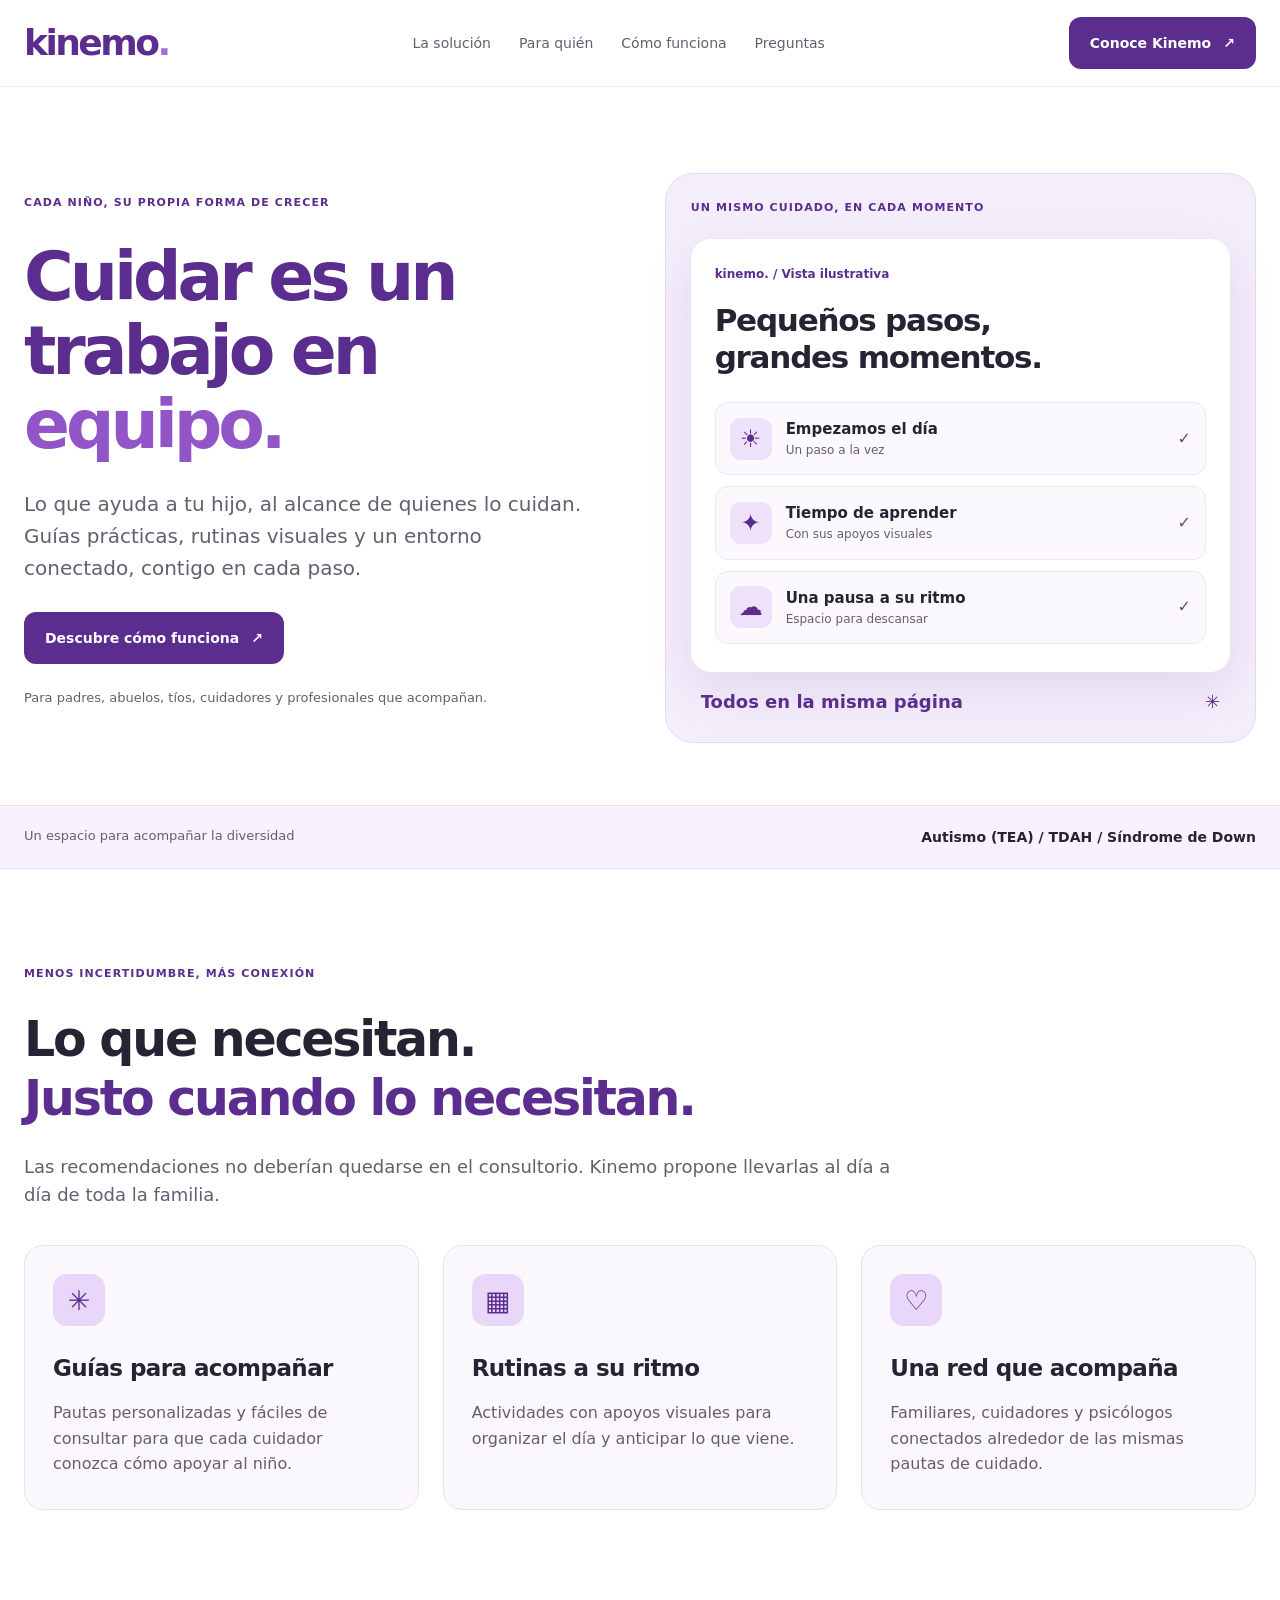
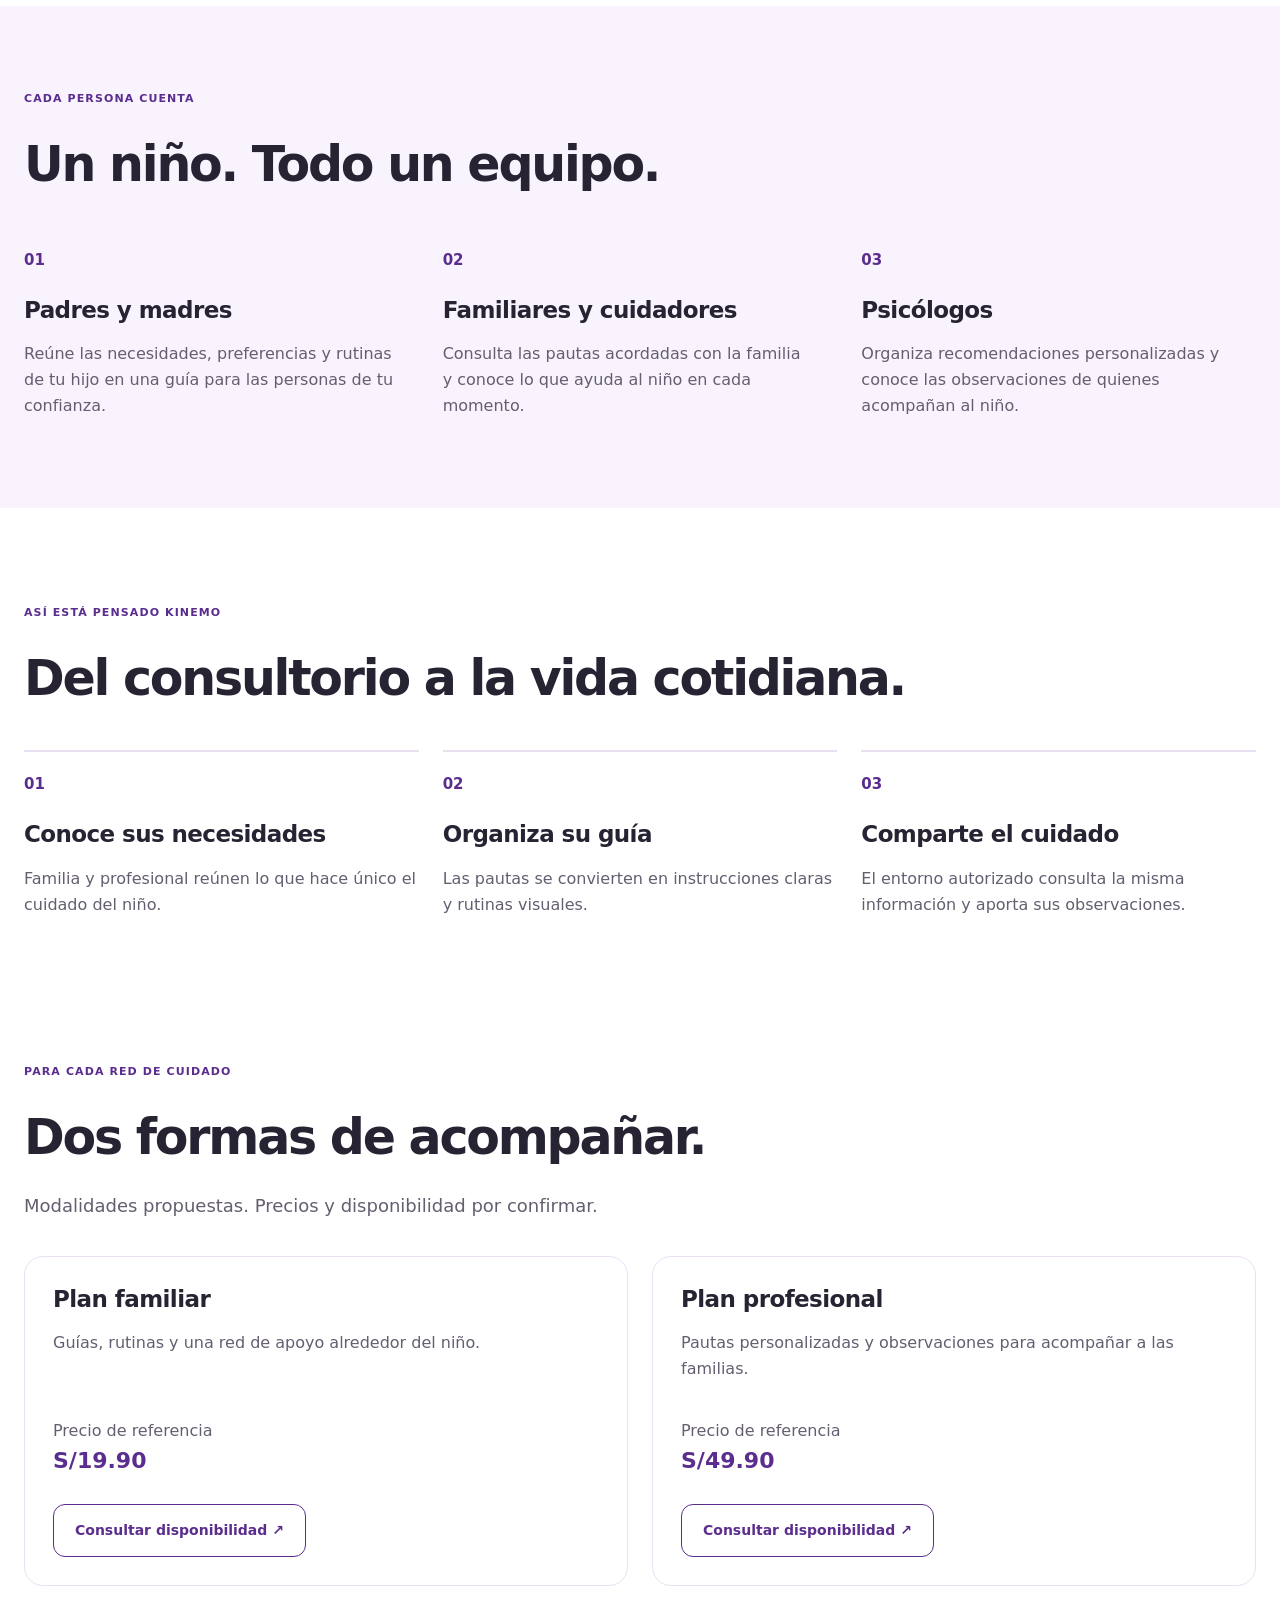
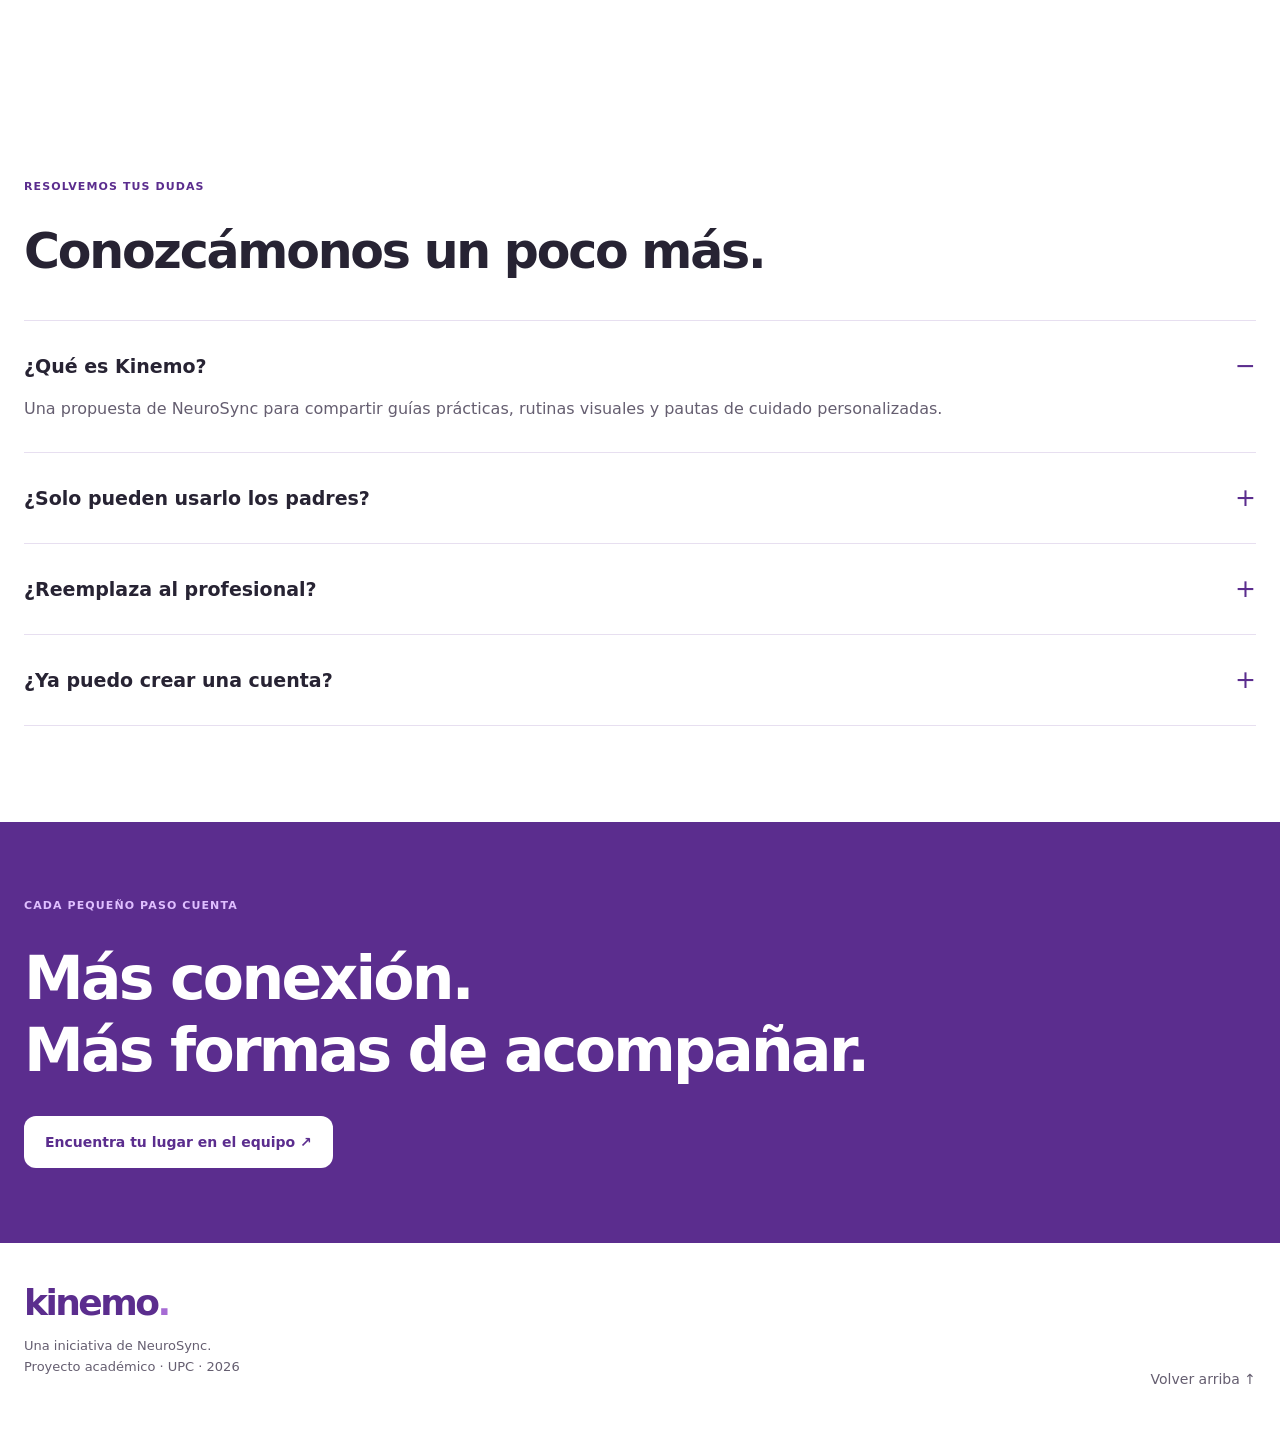
==== index.html @ a0c3e2c4 "refactor: rename section ids to english naming convention" ====
<!doctype html>
<html lang="es">
<head>
  <meta charset="UTF-8" />
  <meta name="viewport" content="width=device-width, initial-scale=1" />
  <meta name="theme-color" content="#5b2d8e" />
  <meta name="description" content="Conoce Kinemo, una iniciativa de NeuroSync que conecta a familias, cuidadores y profesionales alrededor del cuidado de cada niño." />
  <meta name="keywords" content="Kinemo, NeuroSync, autismo, TEA, TDAH, síndrome de Down, rutinas visuales, guías de cuidado, psicólogos, cuidadores, red de cuidado" />
  <meta name="author" content="NeuroSync" />
  <title>Kinemo · Cuidar es un trabajo en equipo</title>
  <link rel="stylesheet" href="styles.css" />
  <script src="script.js" defer></script>
</head>
<body>
  <a class="skip" href="#main-content">Ir al contenido</a>
  <header class="header" id="home"><div class="wrap header-inner">
    <a href="#home" class="logo" aria-label="Kinemo, ir al inicio">kinemo<span>.</span></a>
    <button class="menu-toggle" type="button" aria-label="Abrir menú" aria-controls="main-nav" aria-expanded="false"><span></span><span></span><span></span></button>
    <nav class="nav" id="main-nav" aria-label="Navegación principal"><a href="#solution">La solución</a><a href="#audience">Para quién</a><a href="#how-it-works">Cómo funciona</a><a href="#faq">Preguntas</a></nav>
    <a class="btn btn-primary header-cta" href="#solution">Conoce Kinemo <span aria-hidden="true">↗</span></a>
  </div></header>
  <main id="main-content">
    <section class="hero wrap" aria-labelledby="hero-title"><div class="hero-copy">
      <p class="eyebrow">CADA NIÑO, SU PROPIA FORMA DE CRECER</p>
      <h1 id="hero-title">Cuidar es un<br>trabajo en<br><em>equipo.</em></h1>
      <p class="lead">Lo que ayuda a tu hijo, al alcance de quienes lo cuidan. Guías prácticas, rutinas visuales y un entorno conectado, contigo en cada paso.</p>
      <a class="btn btn-primary" href="#how-it-works">Descubre cómo funciona <span aria-hidden="true">↗</span></a>
      <p class="small-note">Para padres, abuelos, tíos, cuidadores y profesionales que acompañan.</p>
    </div><div class="hero-visual" aria-label="Vista ilustrativa de las rutinas que propone Kinemo">
      <p class="eyebrow">UN MISMO CUIDADO, EN CADA MOMENTO</p>
      <div class="mockup"><div class="mockup-tag">kinemo. / Vista ilustrativa</div>
      <h2>Pequeños pasos,<br>grandes momentos.</h2>
      <div class="routine"><span class="routine-icon">☀</span><div><strong>Empezamos el día</strong><small>Un paso a la vez</small></div><span class="done" aria-label="Completado">✓</span></div>
      <div class="routine"><span class="routine-icon">✦</span><div><strong>Tiempo de aprender</strong><small>Con sus apoyos visuales</small></div><span class="done" aria-label="Completado">✓</span></div>
      <div class="routine"><span class="routine-icon">☁</span><div><strong>Una pausa a su ritmo</strong><small>Espacio para descansar</small></div><span class="done" aria-label="Completado">✓</span></div>
      </div><div class="visual-footer">Todos en la misma página <span aria-hidden="true">✳</span></div>
    </div></section>
    <div class="stripe"><div class="wrap stripe-inner"><span>Un espacio para acompañar la diversidad</span><strong>Autismo (TEA) / TDAH / Síndrome de Down</strong></div></div>
    <section class="section wrap" id="solution" aria-labelledby="solution-title"><p class="eyebrow">MENOS INCERTIDUMBRE, MÁS CONEXIÓN</p><h2 id="solution-title">Lo que necesitan.<br><span>Justo cuando lo necesitan.</span></h2><p class="section-intro">Las recomendaciones no deberían quedarse en el consultorio. Kinemo propone llevarlas al día a día de toda la familia.</p><div class="cards three">
      <article class="feature card"><div class="icon-card">✳</div><h3>Guías para acompañar</h3><p>Pautas personalizadas y fáciles de consultar para que cada cuidador conozca cómo apoyar al niño.</p></article>
      <article class="feature card"><div class="icon-card">▦</div><h3>Rutinas a su ritmo</h3><p>Actividades con apoyos visuales para organizar el día y anticipar lo que viene.</p></article>
      <article class="feature card"><div class="icon-card">♡</div><h3>Una red que acompaña</h3><p>Familiares, cuidadores y psicólogos conectados alrededor de las mismas pautas de cuidado.</p></article>
    </div></section>
    <section class="people-section" id="audience"><div class="wrap"><p class="eyebrow">CADA PERSONA CUENTA</p><h2>Un niño. Todo un equipo.</h2><div class="cards three profiles">
      <article><span class="number">01</span><h3>Padres y madres</h3><p>Reúne las necesidades, preferencias y rutinas de tu hijo en una guía para las personas de tu confianza.</p></article>
      <article><span class="number">02</span><h3>Familiares y cuidadores</h3><p>Consulta las pautas acordadas con la familia y conoce lo que ayuda al niño en cada momento.</p></article>
      <article><span class="number">03</span><h3>Psicólogos</h3><p>Organiza recomendaciones personalizadas y conoce las observaciones de quienes acompañan al niño.</p></article>
    </div></div></section>
    <section class="section wrap" id="how-it-works"><p class="eyebrow">ASÍ ESTÁ PENSADO KINEMO</p><h2>Del consultorio a la vida cotidiana.</h2><div class="cards three steps"><article><span class="number">01</span><h3>Conoce sus necesidades</h3><p>Familia y profesional reúnen lo que hace único el cuidado del niño.</p></article><article><span class="number">02</span><h3>Organiza su guía</h3><p>Las pautas se convierten en instrucciones claras y rutinas visuales.</p></article><article><span class="number">03</span><h3>Comparte el cuidado</h3><p>El entorno autorizado consulta la misma información y aporta sus observaciones.</p></article></div></section>
    <section class="section wrap plans" id="plans"><p class="eyebrow">PARA CADA RED DE CUIDADO</p><h2>Dos formas de acompañar.</h2><p class="section-intro">Modalidades propuestas. Precios y disponibilidad por confirmar.</p><div class="cards two">
      <article class="plan card"><h3>Plan familiar</h3><p>Guías, rutinas y una red de apoyo alrededor del niño.</p><p class="price">Precio de referencia <strong>S/19.90</strong></p><a class="btn btn-secondary" href="#faq">Consultar disponibilidad ↗</a></article>
      <article class="plan card"><h3>Plan profesional</h3><p>Pautas personalizadas y observaciones para acompañar a las familias.</p><p class="price">Precio de referencia <strong>S/49.90</strong></p><a class="btn btn-secondary" href="#faq">Consultar disponibilidad ↗</a></article>
    </div></section>
    <section class="section wrap faq" id="faq"><p class="eyebrow">RESOLVEMOS TUS DUDAS</p><h2>Conozcámonos un poco más.</h2><div class="faq-list">
      <details open><summary>¿Qué es Kinemo?</summary><p>Una propuesta de NeuroSync para compartir guías prácticas, rutinas visuales y pautas de cuidado personalizadas.</p></details>
      <details><summary>¿Solo pueden usarlo los padres?</summary><p>También está pensado para abuelos, tíos, cuidadores y psicólogos autorizados por la familia.</p></details>
      <details><summary>¿Reemplaza al profesional?</summary><p>No. Ayuda a organizar y compartir las pautas personalizadas del profesional que acompaña al niño.</p></details>
      <details><summary>¿Ya puedo crear una cuenta?</summary><p>La aplicación, el registro y las suscripciones todavía están en desarrollo. Esta web es informativa.</p></details>
    </div></section>
    <section class="closing"><div class="wrap"><p class="eyebrow">CADA PEQUEÑO PASO CUENTA</p><h2>Más conexión.<br>Más formas de acompañar.</h2><a class="btn btn-white" href="#audience">Encuentra tu lugar en el equipo ↗</a></div></section>
  </main>
  <footer class="wrap footer"><div><a class="logo" href="#home">kinemo<span>.</span></a><p>Una iniciativa de NeuroSync.<br>Proyecto académico · UPC · 2026</p></div><a href="#home" class="back-top">Volver arriba ↑</a></footer>
</body></html>
---- styles.css ----
/* Kinemo Landing Page - Global Styles */


:root {
    --purple: #5b2d8e;
    --purple-light: #a66bd4;
    --dark: #272333;
    --muted: #655e70;
    --light: #f7f2fc;
    --line: #e7dff0;
    --white: #ffffff;

    --shadow: 0 18px 50px rgba(68, 37, 103, 0.10);
}


* {
    box-sizing: border-box;
}

html {
    scroll-behavior: smooth;
    scroll-padding-top: 88px;
}

body {
    margin: 0;
    font-family: Inter, ui-sans-serif, system-ui, -apple-system, "Segoe UI", sans-serif;
    color: var(--dark);
    background: var(--white);
    line-height: 1.6;
}

a {
    color: inherit;
}

button,
a {
    -webkit-tap-highlight-color: transparent;
}

a:focus-visible,
button:focus-visible,
summary:focus-visible {
    outline: 3px solid #a36cdb;
    outline-offset: 4px;
}

.skip {
    position: absolute;
    top: -5rem;
    left: 1rem;
    z-index: 100;

    padding: 0.75rem;

    background: var(--white);
}

.skip:focus {
    top: 1rem;
}


.wrap {
    width: min(1248px, calc(100% - 48px));
    margin-inline: auto;
}


/*Header*/

.header {
    position: sticky;
    top: 0;
    z-index: 20;

    background: rgba(255, 255, 255, 0.96);
    border-bottom: 1px solid #f0eaf5;

    backdrop-filter: blur(14px);
}

.header-inner {
    min-height: 86px;

    display: flex;
    align-items: center;
    justify-content: space-between;

    gap: 22px;
}


.logo {
    text-decoration: none;

    font-size: 36px;
    font-weight: 850;
    letter-spacing: -0.07em;
    line-height: 1;

    color: var(--purple);
}

.logo span {
    color: var(--purple-light);
}


.nav {
    display: flex;
    align-items: center;
    gap: 28px;
}

.nav a {
    text-decoration: none;
    font-size: 14px;
    color: var(--muted);

    transition: color 0.2s ease;
}

.nav a:hover,
.back-top:hover {
    color: var(--purple);
}

.menu-toggle {
    display: none;
}


/*Buttons*/

.btn {
    min-height: 52px;

    display: inline-flex;
    align-items: center;
    justify-content: center;

    gap: 12px;

    padding: 14px 21px;

    border-radius: 12px;

    text-decoration: none;

    font-size: 14px;
    font-weight: 750;

    transition:
            transform 0.2s ease,
            box-shadow 0.2s ease;
}

.btn:hover {
    transform: translateY(-2px);
    box-shadow: var(--shadow);
}

.btn-primary {
    background: var(--purple);
    color: var(--white);
}

.btn-secondary {
    border: 1px solid var(--purple);
    color: var(--purple);
}

.btn-white {
    background: var(--white);
    color: var(--purple);
}


.hero {
    padding-block: 86px 62px;

    display: grid;
    grid-template-columns: 1fr 1.04fr;
    align-items: center;

    gap: 72px;
}

.eyebrow {
    margin: 0 0 28px;

    font-size: 11px;
    font-weight: 800;
    letter-spacing: 0.10em;

    color: var(--purple);

    text-transform: uppercase;
}

.hero h1 {
    margin: 0 0 26px;

    font-size: clamp(54px, 5.3vw, 76px);
    line-height: 1.09;
    letter-spacing: -0.06em;

    color: var(--purple);
}

.hero h1 em {
    font-style: normal;
    color: #9155c8;
}

.lead {
    max-width: 560px;

    margin-bottom: 28px;

    font-size: 20px;
    color: var(--muted);
}

.small-note {
    margin-top: 24px;

    font-size: 13px;
    color: var(--muted);
}

.hero-visual {
    min-height: 570px;

    display: flex;
    flex-direction: column;

    padding: 25px;

    background: #f4edfb;
    border: 1px solid #e8d9f6;
    border-radius: 28px;
}

.hero-visual .eyebrow {
    margin-bottom: 22px;
}

.mockup {
    flex: 1;

    padding: 26px 24px;

    background: var(--white);
    border-radius: 20px;

    box-shadow: var(--shadow);
}

.mockup-tag {
    font-size: 12px;
    font-weight: 750;

    color: var(--purple);
}

.mockup h2 {
    margin: 18px 0 26px;

    font-size: 31px;
    line-height: 1.2;
    letter-spacing: -0.04em;
}


.routine {
    display: flex;
    align-items: center;

    gap: 14px;

    margin-top: 11px;
    padding: 14px;

    background: #fbf9fe;
    border: 1px solid #ede5f3;
    border-radius: 13px;
}

.routine-icon {
    width: 42px;
    height: 42px;

    display: grid;
    place-items: center;

    border-radius: 11px;

    background: #eee1fa;
    color: var(--purple);

    font-size: 24px;
}

.routine div {
    flex: 1;
}

.routine strong,
.routine small {
    display: block;
}

.routine strong {
    font-size: 15px;
}

.routine small {
    font-size: 12px;
    color: var(--muted);
}

.done {
    font-weight: 700;
    color: #6c4793;
}

.visual-footer {
    display: flex;
    justify-content: space-between;

    padding: 16px 10px 0;

    font-size: 18px;
    font-weight: 750;

    color: var(--purple);
}

.stripe {
    background: var(--light);
    border-block: 1px solid var(--line);
}

.stripe-inner {
    display: flex;
    justify-content: space-between;

    gap: 20px;

    padding-block: 20px;

    font-size: 13px;
    color: var(--muted);
}

.stripe strong {
    font-size: 14px;
    color: var(--dark);
}

.section {
    padding-block: 96px;
}

.section h2,
.people-section h2,
.closing h2 {
    margin: 0 0 24px;

    font-size: clamp(34px, 4vw, 49px);
    line-height: 1.2;
    letter-spacing: -0.045em;
}

.section h2 span {
    color: var(--purple);
}

.section-intro {
    max-width: 880px;

    margin-bottom: 35px;

    font-size: 18px;
    color: var(--muted);
}


.cards {
    display: grid;
    gap: 24px;
}

.three {
    grid-template-columns: repeat(3, minmax(0, 1fr));
}

.two {
    grid-template-columns: repeat(2, minmax(0, 1fr));
}

.card {
    padding: 28px;

    background: #faf7fd;
    border: 1px solid #ebdff4;
    border-radius: 19px;

    transition:
            transform 0.2s ease,
            box-shadow 0.2s ease;
}

.card:hover {
    transform: translateY(-3px);
    box-shadow: var(--shadow);
}

.icon-card {
    width: 52px;
    height: 52px;

    display: grid;
    place-items: center;

    margin-bottom: 28px;

    background: #e9d7f9;
    border-radius: 14px;

    color: var(--purple);
    font-size: 27px;
}

.cards h3 {
    margin: 0 0 17px;

    font-size: 23px;
    line-height: 1.25;
    letter-spacing: -0.025em;
}

.cards p {
    margin: 0;

    font-size: 16px;
    color: var(--muted);
}

.feature {
    min-height: 265px;
}

.people-section {
    padding-block: 84px;

    background: #f8f3fd;
}

.profiles {
    margin-top: 48px;
}

.profiles article {
    padding: 5px 24px 6px 0;
}

.number {
    display: block;

    margin-bottom: 24px;

    font-size: 15px;
    font-weight: 800;

    color: var(--purple);
}

.steps {
    margin-top: 42px;
}

.steps article {
    padding-top: 20px;

    border-top: 2px solid var(--line);
}

.plans {
    padding-top: 50px;
}

.plan {
    min-height: 260px;

    display: flex;
    flex-direction: column;
    align-items: flex-start;

    background: var(--white);
}

.plan p {
    margin-bottom: 18px;
}

.price {
    margin-top: auto !important;
    padding-top: 18px;

    color: var(--muted);
}

.price strong {
    display: block;

    font-size: 22px;
    color: var(--purple);
}

.plan .btn {
    margin-top: 8px;
}

.faq-list {
    margin-top: 38px;

    border-top: 1px solid var(--line);
}

.faq details {
    padding: 15px 0;

    border-bottom: 1px solid var(--line);
}

.faq summary {
    cursor: pointer;

    display: flex;
    justify-content: space-between;
    align-items: center;

    gap: 20px;

    padding: 10px 0;

    list-style: none;

    font-size: 19px;
    font-weight: 700;
}

.faq summary::-webkit-details-marker {
    display: none;
}

.faq summary::after {
    content: "+";

    color: var(--purple);

    font-size: 25px;
    font-weight: 400;
}

.faq details[open] summary::after {
    content: "−";
}

.faq details p {
    margin: 0 35px 15px 0;

    color: var(--muted);
}

.closing {
    padding-block: 75px;

    background: var(--purple);
    color: var(--white);
}

.closing .eyebrow {
    color: #dfbfff;
}

.closing h2 {
    margin-bottom: 30px;

    font-size: clamp(42px, 5vw, 60px);
}

/* Footer*/

.footer {
    display: flex;
    justify-content: space-between;
    align-items: flex-end;

    padding-block: 42px;
}

.footer p {
    font-size: 13px;
    color: var(--muted);
}

.back-top {
    text-decoration: none;

    font-size: 14px;
    color: var(--muted);
}


@media (max-width: 970px) {

    .header-cta {
        display: none;
    }

    .hero {
        grid-template-columns: 1fr;

        gap: 38px;

        padding-top: 60px;
    }

    .hero-visual {
        min-height: auto;
    }

    .three {
        grid-template-columns: 1fr 1fr;
    }

    .nav {
        gap: 14px;
    }
}

@media (max-width: 640px) {

    .wrap {
        width: min(100% - 32px, 1248px);
    }

    .header-inner {
        min-height: 72px;
    }

    .logo {
        font-size: 30px;
    }

    .menu-toggle {
        width: 44px;
        height: 44px;

        display: flex;
        flex-direction: column;
        justify-content: center;

        gap: 5px;

        background: var(--white);
        border: 1px solid var(--line);
        border-radius: 10px;

        cursor: pointer;
    }

    .menu-toggle span {
        width: 20px;
        height: 2px;

        margin-inline: auto;

        background: var(--purple);
    }

    .nav {
        position: absolute;
        top: 72px;
        right: 0;
        left: 0;

        display: none;
        flex-direction: column;
        align-items: stretch;

        padding: 20px 24px;

        background: var(--white);

        box-shadow: var(--shadow);
    }

    .nav.open {
        display: flex;
    }

    .nav a {
        padding: 10px;
    }

    /* Hero */

    .hero {
        padding-top: 48px;
    }

    .hero h1 {
        font-size: clamp(50px, 12vw, 70px);
    }

    .lead {
        font-size: 17px;
    }

    .hero-visual {
        padding: 16px;

        border-radius: 20px;
    }

    .mockup {
        padding: 18px;
    }

    .mockup h2 {
        font-size: 27px;
    }

    .stripe-inner {
        flex-direction: column;

        gap: 4px;
    }

    .section,
    .people-section {
        padding-block: 65px;
    }

    .three,
    .two {
        grid-template-columns: 1fr;
    }

    .feature {
        min-height: unset;
    }

    .people-section .profiles {
        margin-top: 20px;

        gap: 36px;
    }


    .closing {
        padding-block: 62px;
    }

    .footer {
        align-items: flex-start;

        gap: 24px;
    }

    .faq summary {
        font-size: 17px;
    }
}

@media (prefers-reduced-motion: reduce) {

    html {
        scroll-behavior: auto;
    }

    .btn,
    .card {
        transition: none;
    }
}
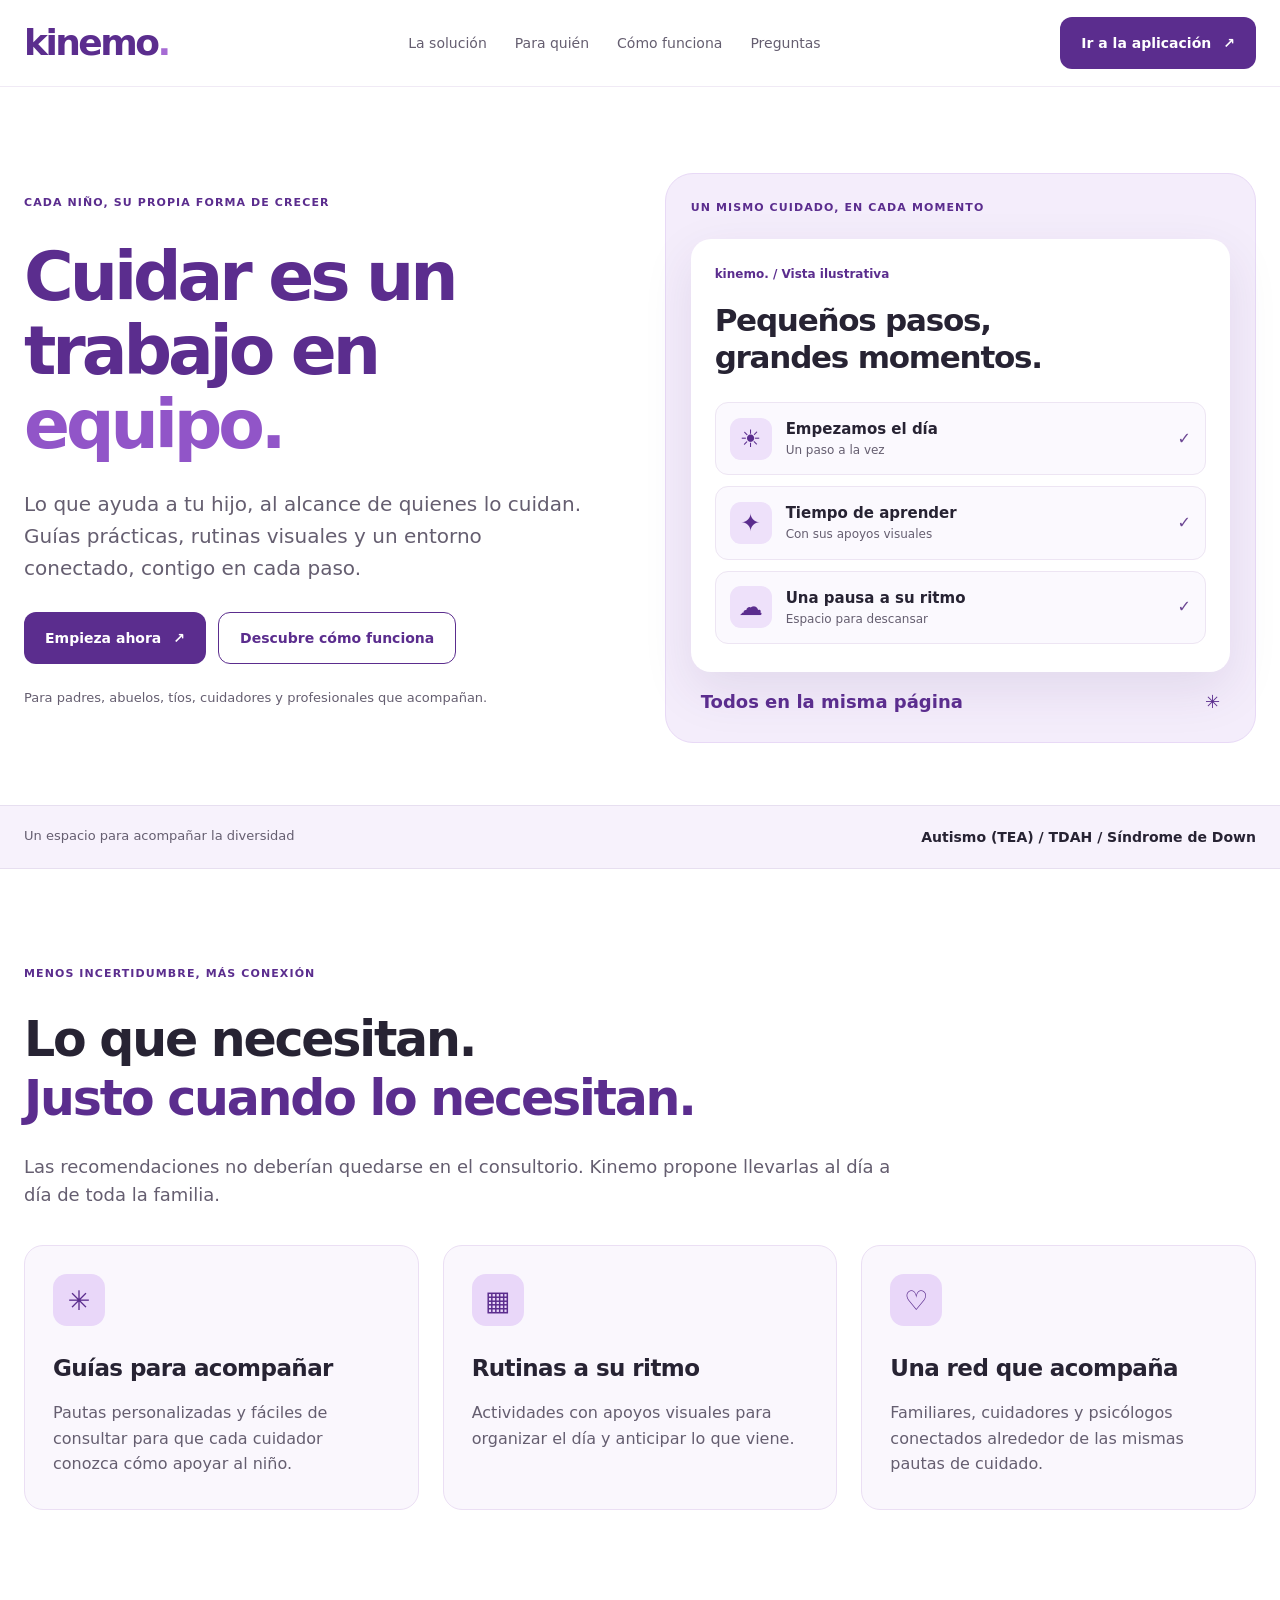
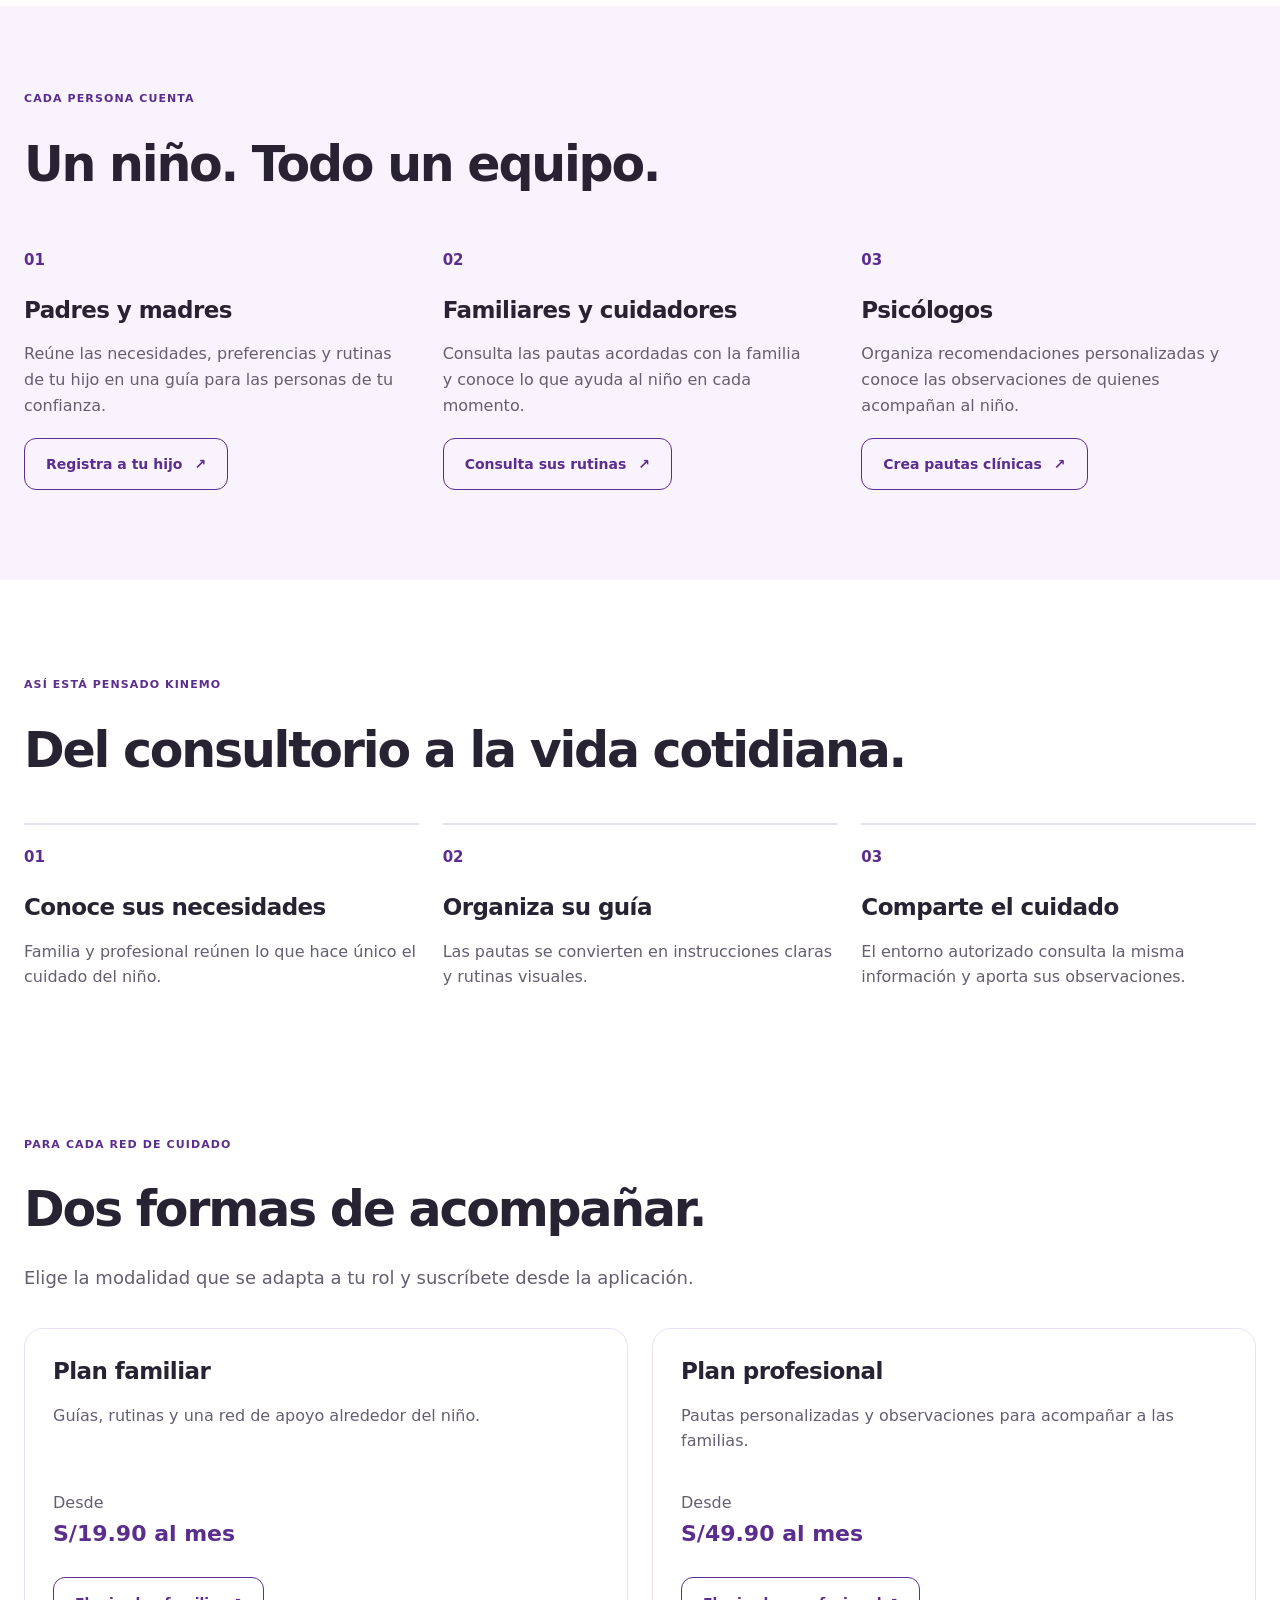
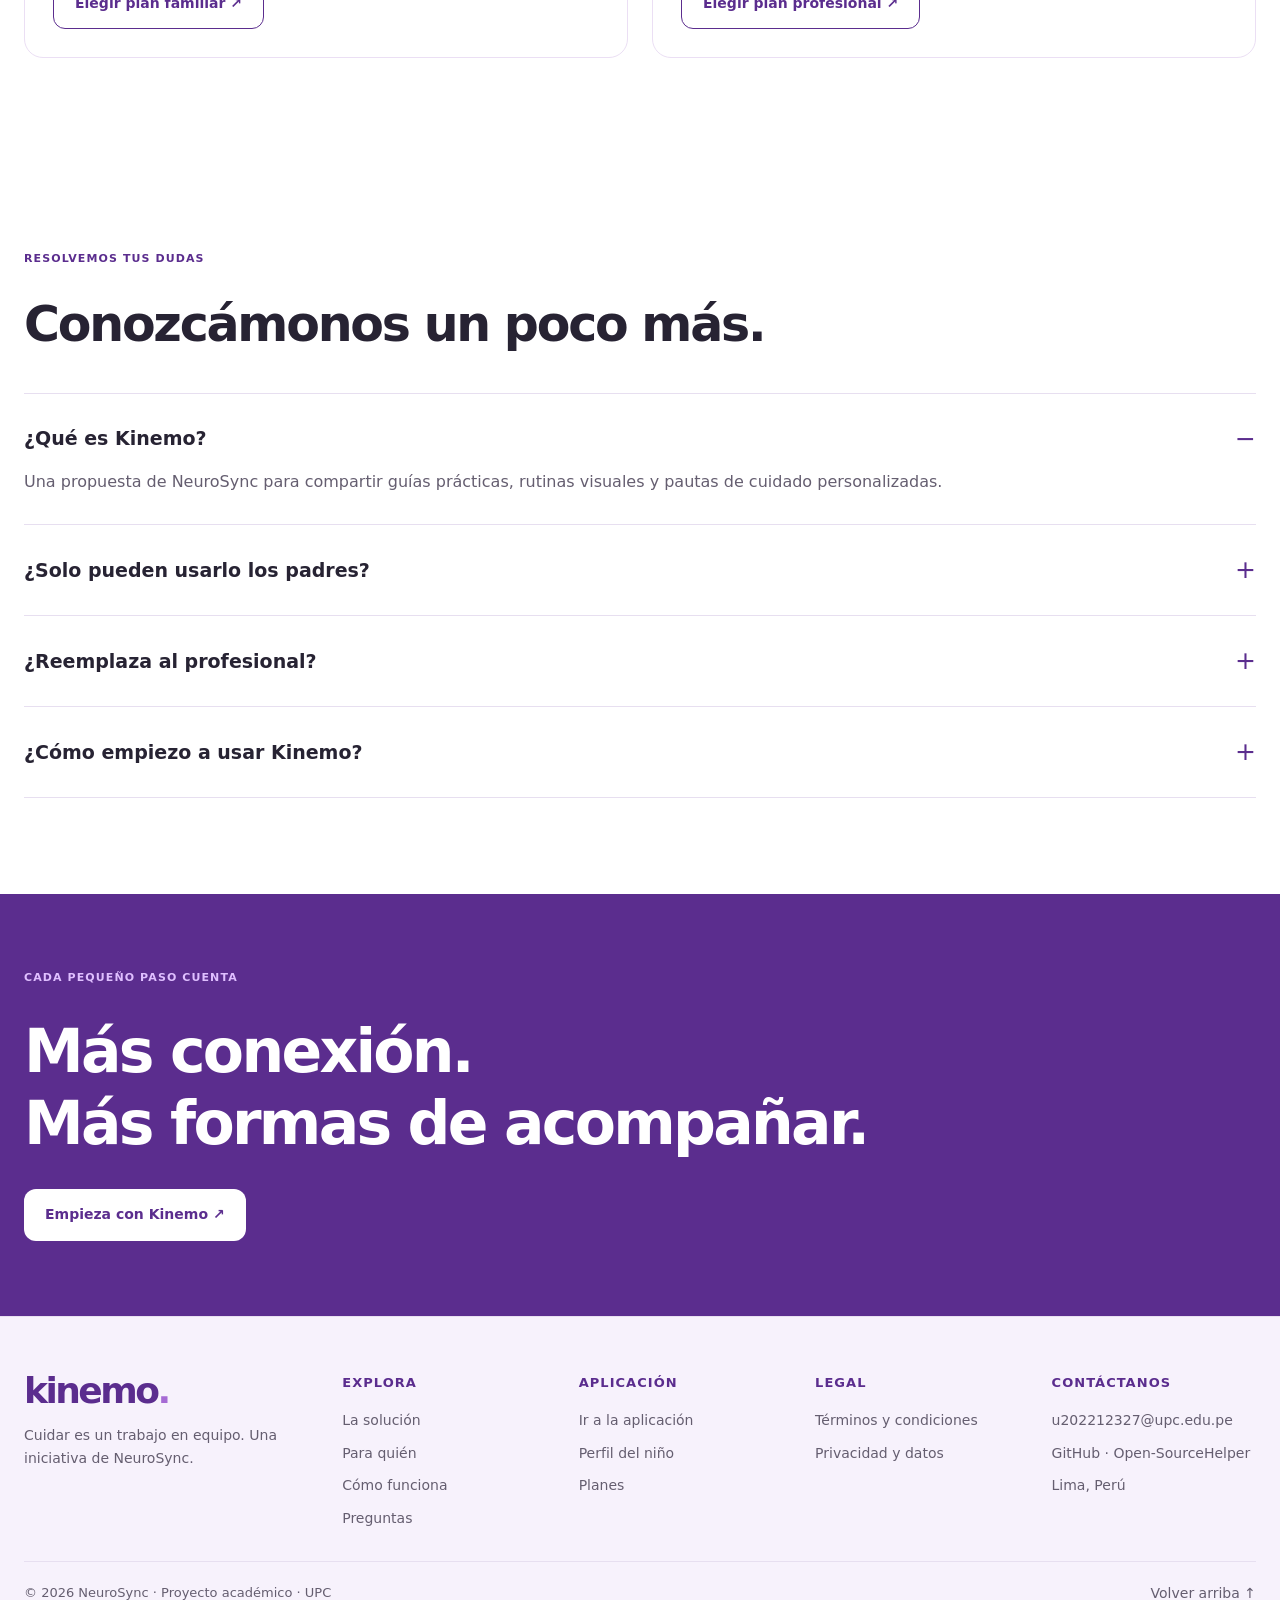
==== commit bd837cde: "feat: redesign footer with navigation, legal and contact sections" ====
--- a/index.html
+++ b/index.html
@@ -16,15 +16,15 @@
   <header class="header" id="home"><div class="wrap header-inner">
     <a href="#home" class="logo" aria-label="Kinemo, ir al inicio">kinemo<span>.</span></a>
     <button class="menu-toggle" type="button" aria-label="Abrir menú" aria-controls="main-nav" aria-expanded="false"><span></span><span></span><span></span></button>
-    <nav class="nav" id="main-nav" aria-label="Navegación principal"><a href="#solution">La solución</a><a href="#audience">Para quién</a><a href="#how-it-works">Cómo funciona</a><a href="#faq">Preguntas</a></nav>
-    <a class="btn btn-primary header-cta" href="#solution">Conoce Kinemo <span aria-hidden="true">↗</span></a>
+    <nav class="nav" id="main-nav" aria-label="Navegación principal"><a href="#solution">La solución</a><a href="#audience">Para quién</a><a href="#how-it-works">Cómo funciona</a><a href="#faq">Preguntas</a><a class="nav-app" href="https://kinemo-neurosync.web.app">Ir a la aplicación ↗</a></nav>
+    <a class="btn btn-primary header-cta" href="https://kinemo-neurosync.web.app">Ir a la aplicación <span aria-hidden="true">↗</span></a>
   </div></header>
   <main id="main-content">
     <section class="hero wrap" aria-labelledby="hero-title"><div class="hero-copy">
       <p class="eyebrow">CADA NIÑO, SU PROPIA FORMA DE CRECER</p>
       <h1 id="hero-title">Cuidar es un<br>trabajo en<br><em>equipo.</em></h1>
       <p class="lead">Lo que ayuda a tu hijo, al alcance de quienes lo cuidan. Guías prácticas, rutinas visuales y un entorno conectado, contigo en cada paso.</p>
-      <a class="btn btn-primary" href="#how-it-works">Descubre cómo funciona <span aria-hidden="true">↗</span></a>
+      <div class="hero-actions"><a class="btn btn-primary" href="https://kinemo-neurosync.web.app">Empieza ahora <span aria-hidden="true">↗</span></a><a class="btn btn-secondary" href="#how-it-works">Descubre cómo funciona</a></div>
       <p class="small-note">Para padres, abuelos, tíos, cuidadores y profesionales que acompañan.</p>
     </div><div class="hero-visual" aria-label="Vista ilustrativa de las rutinas que propone Kinemo">
       <p class="eyebrow">UN MISMO CUIDADO, EN CADA MOMENTO</p>
@@ -42,22 +42,31 @@
       <article class="feature card"><div class="icon-card">♡</div><h3>Una red que acompaña</h3><p>Familiares, cuidadores y psicólogos conectados alrededor de las mismas pautas de cuidado.</p></article>
     </div></section>
     <section class="people-section" id="audience"><div class="wrap"><p class="eyebrow">CADA PERSONA CUENTA</p><h2>Un niño. Todo un equipo.</h2><div class="cards three profiles">
-      <article><span class="number">01</span><h3>Padres y madres</h3><p>Reúne las necesidades, preferencias y rutinas de tu hijo en una guía para las personas de tu confianza.</p></article>
-      <article><span class="number">02</span><h3>Familiares y cuidadores</h3><p>Consulta las pautas acordadas con la familia y conoce lo que ayuda al niño en cada momento.</p></article>
-      <article><span class="number">03</span><h3>Psicólogos</h3><p>Organiza recomendaciones personalizadas y conoce las observaciones de quienes acompañan al niño.</p></article>
+      <article><span class="number">01</span><h3>Padres y madres</h3><p>Reúne las necesidades, preferencias y rutinas de tu hijo en una guía para las personas de tu confianza.</p><a class="btn btn-secondary segment-cta" href="https://kinemo-neurosync.web.app/child-profile">Registra a tu hijo <span aria-hidden="true">↗</span></a></article>
+      <article><span class="number">02</span><h3>Familiares y cuidadores</h3><p>Consulta las pautas acordadas con la familia y conoce lo que ayuda al niño en cada momento.</p><a class="btn btn-secondary segment-cta" href="https://kinemo-neurosync.web.app/routine-activity/routines">Consulta sus rutinas <span aria-hidden="true">↗</span></a></article>
+      <article><span class="number">03</span><h3>Psicólogos</h3><p>Organiza recomendaciones personalizadas y conoce las observaciones de quienes acompañan al niño.</p><a class="btn btn-secondary segment-cta" href="https://kinemo-neurosync.web.app/clinical-guidance">Crea pautas clínicas <span aria-hidden="true">↗</span></a></article>
     </div></div></section>
     <section class="section wrap" id="how-it-works"><p class="eyebrow">ASÍ ESTÁ PENSADO KINEMO</p><h2>Del consultorio a la vida cotidiana.</h2><div class="cards three steps"><article><span class="number">01</span><h3>Conoce sus necesidades</h3><p>Familia y profesional reúnen lo que hace único el cuidado del niño.</p></article><article><span class="number">02</span><h3>Organiza su guía</h3><p>Las pautas se convierten en instrucciones claras y rutinas visuales.</p></article><article><span class="number">03</span><h3>Comparte el cuidado</h3><p>El entorno autorizado consulta la misma información y aporta sus observaciones.</p></article></div></section>
-    <section class="section wrap plans" id="plans"><p class="eyebrow">PARA CADA RED DE CUIDADO</p><h2>Dos formas de acompañar.</h2><p class="section-intro">Modalidades propuestas. Precios y disponibilidad por confirmar.</p><div class="cards two">
-      <article class="plan card"><h3>Plan familiar</h3><p>Guías, rutinas y una red de apoyo alrededor del niño.</p><p class="price">Precio de referencia <strong>S/19.90</strong></p><a class="btn btn-secondary" href="#faq">Consultar disponibilidad ↗</a></article>
-      <article class="plan card"><h3>Plan profesional</h3><p>Pautas personalizadas y observaciones para acompañar a las familias.</p><p class="price">Precio de referencia <strong>S/49.90</strong></p><a class="btn btn-secondary" href="#faq">Consultar disponibilidad ↗</a></article>
+    <section class="section wrap plans" id="plans"><p class="eyebrow">PARA CADA RED DE CUIDADO</p><h2>Dos formas de acompañar.</h2><p class="section-intro">Elige la modalidad que se adapta a tu rol y suscríbete desde la aplicación.</p><div class="cards two">
+      <article class="plan card"><h3>Plan familiar</h3><p>Guías, rutinas y una red de apoyo alrededor del niño.</p><p class="price">Desde <strong>S/19.90 al mes</strong></p><a class="btn btn-secondary" href="https://kinemo-neurosync.web.app/subscription-payment/plans">Elegir plan familiar ↗</a></article>
+      <article class="plan card"><h3>Plan profesional</h3><p>Pautas personalizadas y observaciones para acompañar a las familias.</p><p class="price">Desde <strong>S/49.90 al mes</strong></p><a class="btn btn-secondary" href="https://kinemo-neurosync.web.app/subscription-payment/plans">Elegir plan profesional ↗</a></article>
     </div></section>
     <section class="section wrap faq" id="faq"><p class="eyebrow">RESOLVEMOS TUS DUDAS</p><h2>Conozcámonos un poco más.</h2><div class="faq-list">
       <details open><summary>¿Qué es Kinemo?</summary><p>Una propuesta de NeuroSync para compartir guías prácticas, rutinas visuales y pautas de cuidado personalizadas.</p></details>
       <details><summary>¿Solo pueden usarlo los padres?</summary><p>También está pensado para abuelos, tíos, cuidadores y psicólogos autorizados por la familia.</p></details>
       <details><summary>¿Reemplaza al profesional?</summary><p>No. Ayuda a organizar y compartir las pautas personalizadas del profesional que acompaña al niño.</p></details>
-      <details><summary>¿Ya puedo crear una cuenta?</summary><p>La aplicación, el registro y las suscripciones todavía están en desarrollo. Esta web es informativa.</p></details>
+      <details><summary>¿Cómo empiezo a usar Kinemo?</summary><p>Ingresa a la <a href="https://kinemo-neurosync.web.app">aplicación web</a>, registra el perfil de tu hijo y elige el plan que corresponde a tu rol: familiar o profesional.</p></details>
     </div></section>
-    <section class="closing"><div class="wrap"><p class="eyebrow">CADA PEQUEÑO PASO CUENTA</p><h2>Más conexión.<br>Más formas de acompañar.</h2><a class="btn btn-white" href="#audience">Encuentra tu lugar en el equipo ↗</a></div></section>
+    <section class="closing"><div class="wrap"><p class="eyebrow">CADA PEQUEÑO PASO CUENTA</p><h2>Más conexión.<br>Más formas de acompañar.</h2><a class="btn btn-white" href="https://kinemo-neurosync.web.app">Empieza con Kinemo ↗</a></div></section>
   </main>
-  <footer class="wrap footer"><div><a class="logo" href="#home">kinemo<span>.</span></a><p>Una iniciativa de NeuroSync.<br>Proyecto académico · UPC · 2026</p></div><a href="#home" class="back-top">Volver arriba ↑</a></footer>
+  <footer class="site-footer">
+    <div class="wrap footer">
+      <div class="footer-brand"><a class="logo" href="#home">kinemo<span>.</span></a><p>Cuidar es un trabajo en equipo. Una iniciativa de NeuroSync.</p></div>
+      <nav class="footer-column" aria-label="Secciones"><h3>Explora</h3><a href="#solution">La solución</a><a href="#audience">Para quién</a><a href="#how-it-works">Cómo funciona</a><a href="#faq">Preguntas</a></nav>
+      <nav class="footer-column" aria-label="Aplicación"><h3>Aplicación</h3><a href="https://kinemo-neurosync.web.app">Ir a la aplicación</a><a href="https://kinemo-neurosync.web.app/child-profile">Perfil del niño</a><a href="https://kinemo-neurosync.web.app/subscription-payment/plans">Planes</a></nav>
+      <nav class="footer-column" aria-label="Legal"><h3>Legal</h3><a href="terms.html">Términos y condiciones</a><a href="terms.html#privacy">Privacidad y datos</a></nav>
+      <div class="footer-column" id="contact"><h3>Contáctanos</h3><a href="mailto:u202212327@upc.edu.pe">u202212327@upc.edu.pe</a><a href="https://github.com/Open-SourceHelper" target="_blank" rel="noopener">GitHub · Open-SourceHelper</a><p>Lima, Perú</p></div>
+    </div>
+    <div class="wrap footer-bottom"><p>© 2026 NeuroSync · Proyecto académico · UPC</p><a href="#home" class="back-top">Volver arriba ↑</a></div>
+  </footer>
 </body></html>
--- a/styles.css
+++ b/styles.css
@@ -597,17 +597,163 @@
 
 /* Footer*/
 
+.site-footer {
+    border-top: 1px solid var(--line);
+    background: var(--light);
+}
+
 .footer {
+    display: grid;
+    grid-template-columns: 1.4fr repeat(4, 1fr);
+    gap: 32px;
+
+    padding-block: 56px 32px;
+}
+
+.footer-brand p {
+    max-width: 260px;
+    font-size: 14px;
+    color: var(--muted);
+}
+
+.footer-column {
+    display: flex;
+    flex-direction: column;
+    gap: 10px;
+}
+
+.footer-column h3 {
+    margin: 0 0 6px;
+
+    font-size: 13px;
+    letter-spacing: 0.08em;
+    text-transform: uppercase;
+    color: var(--purple);
+}
+
+.footer-column a,
+.footer-column p {
+    margin: 0;
+
+    font-size: 14px;
+    text-decoration: none;
+    color: var(--muted);
+    overflow-wrap: anywhere;
+}
+
+.footer-column a:hover {
+    color: var(--purple);
+}
+
+.footer-bottom {
     display: flex;
     justify-content: space-between;
-    align-items: flex-end;
-
-    padding-block: 42px;
-}
-
-.footer p {
+    align-items: center;
+    gap: 16px;
+
+    padding-block: 20px 28px;
+    border-top: 1px solid var(--line);
+}
+
+.footer-bottom p {
+    margin: 0;
+
     font-size: 13px;
     color: var(--muted);
+}
+
+/* Call to actions */
+
+.hero-actions {
+    display: flex;
+    flex-wrap: wrap;
+    gap: 12px;
+}
+
+.profiles article {
+    display: flex;
+    flex-direction: column;
+    align-items: flex-start;
+}
+
+.profiles article p {
+    margin-bottom: 20px;
+}
+
+.segment-cta {
+    margin-top: auto;
+}
+
+.nav-app {
+    display: none;
+}
+
+/* Legal page */
+
+.legal {
+    max-width: 820px;
+    padding-block: 64px 80px;
+}
+
+.legal h1 {
+    margin: 0 0 8px;
+
+    font-size: clamp(34px, 5vw, 52px);
+    letter-spacing: -0.045em;
+    line-height: 1.15;
+    color: var(--purple);
+}
+
+.legal h2 {
+    margin: 40px 0 12px;
+
+    font-size: 22px;
+    letter-spacing: -0.02em;
+}
+
+.legal p,
+.legal li {
+    color: var(--muted);
+}
+
+.legal a {
+    color: var(--purple);
+}
+
+.legal-updated {
+    font-size: 14px;
+}
+
+.legal-note {
+    padding: 16px 20px;
+
+    background: var(--light);
+    border: 1px solid var(--line);
+    border-radius: 14px;
+}
+
+.legal-toc {
+    margin-top: 28px;
+    padding: 20px 24px;
+
+    border: 1px solid var(--line);
+    border-radius: 14px;
+}
+
+.legal-toc ol {
+    margin: 0;
+    padding-left: 20px;
+
+    columns: 2;
+    column-gap: 32px;
+}
+
+.legal-toc a {
+    text-decoration: none;
+}
+
+.legal section {
+    scroll-margin-top: 100px;
 }
 
 .back-top {
@@ -622,6 +768,20 @@
 
     .header-cta {
         display: none;
+    }
+
+    .nav-app {
+        display: inline;
+        font-weight: 700;
+        color: var(--purple) !important;
+    }
+
+    .footer {
+        grid-template-columns: repeat(2, 1fr);
+    }
+
+    .footer-brand {
+        grid-column: 1 / -1;
     }
 
     .hero {
@@ -770,9 +930,17 @@
     }
 
     .footer {
+        grid-template-columns: 1fr;
+        gap: 28px;
+    }
+
+    .footer-bottom {
+        flex-direction: column;
         align-items: flex-start;
-
-        gap: 24px;
+    }
+
+    .legal-toc ol {
+        columns: 1;
     }
 
     .faq summary {
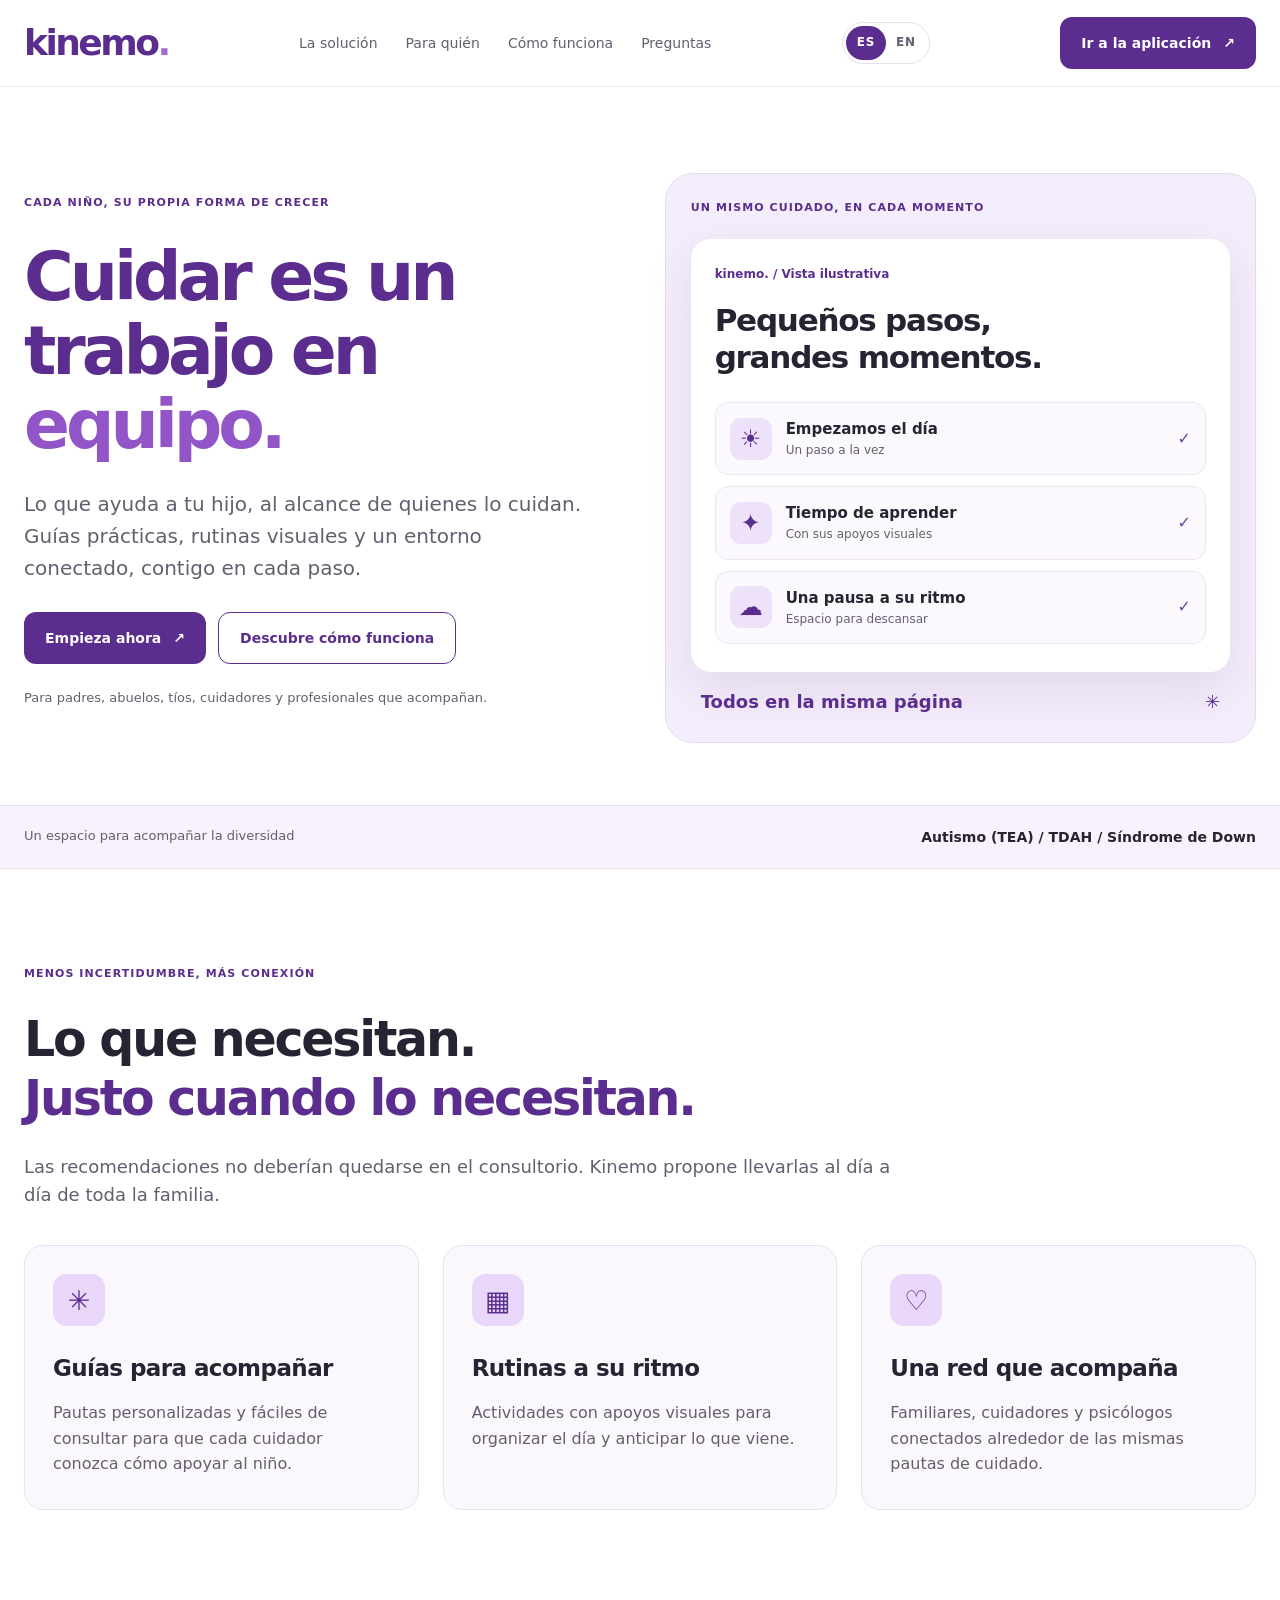
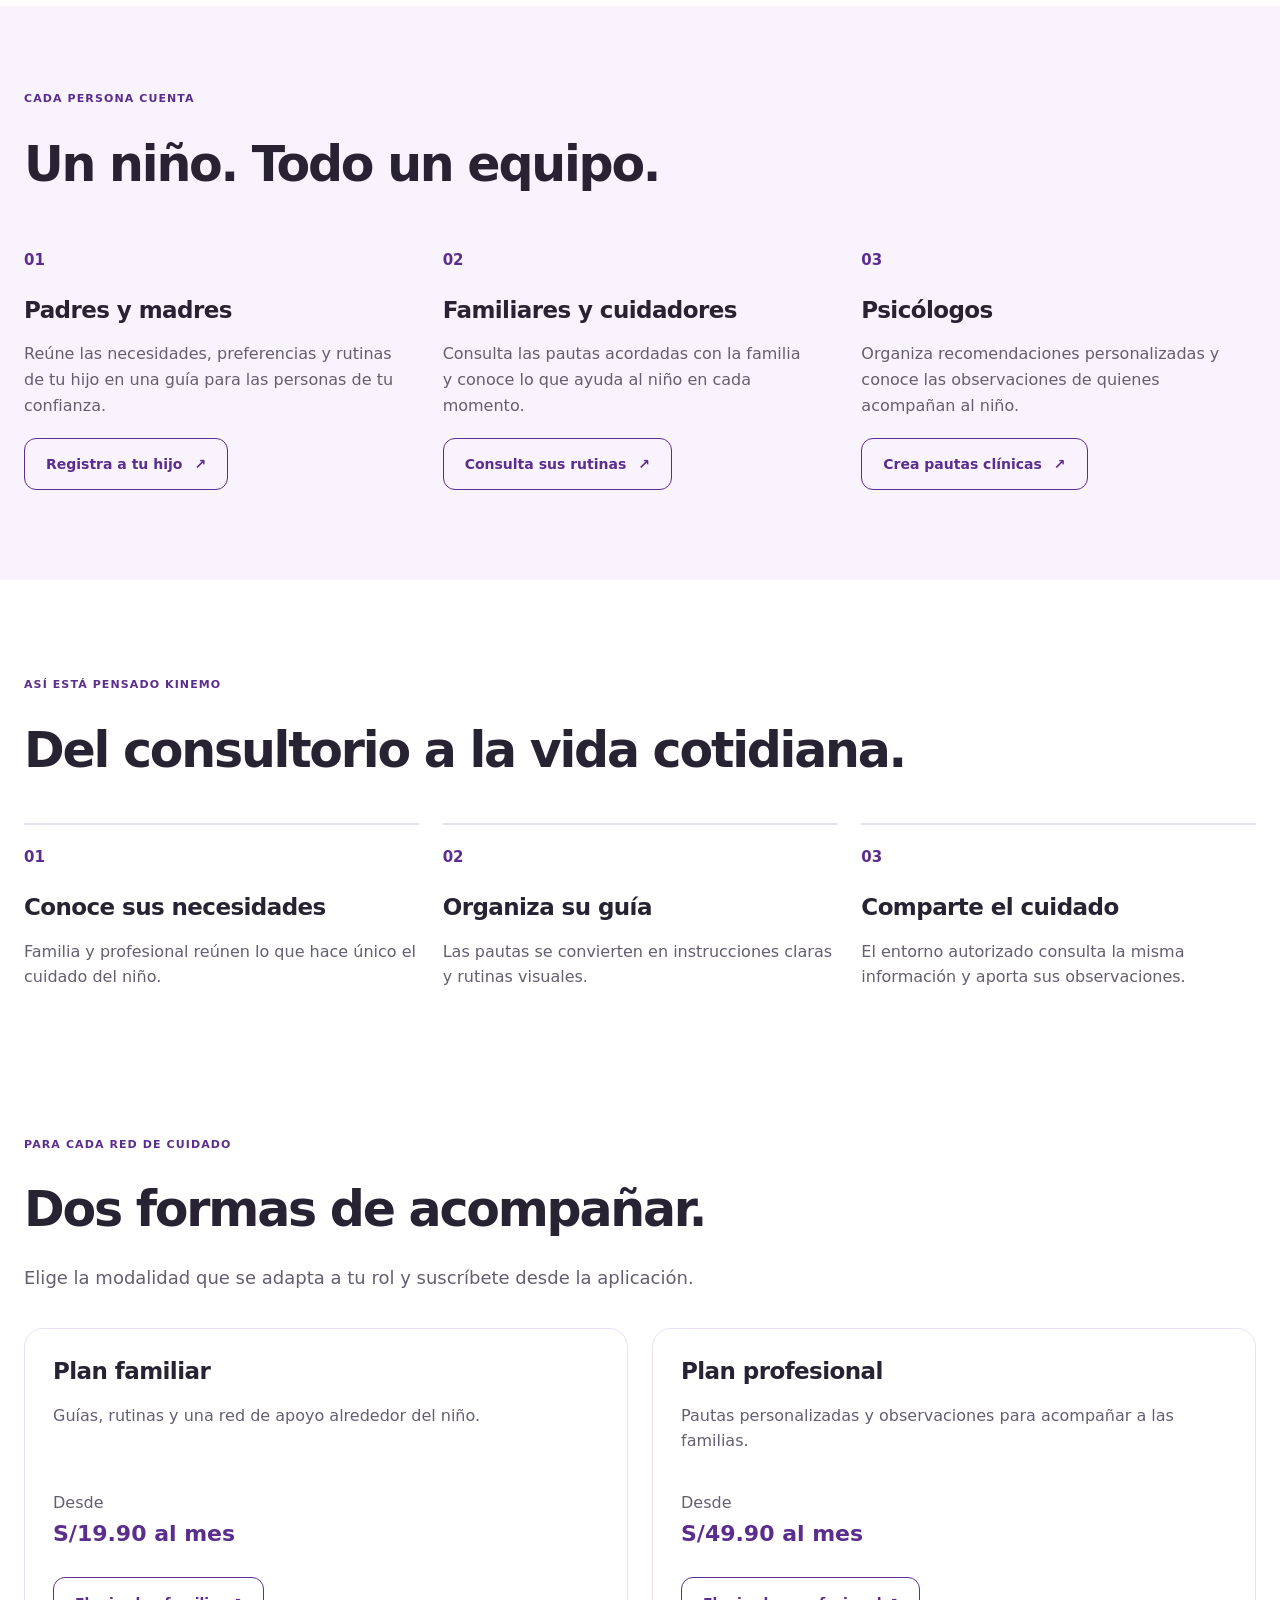
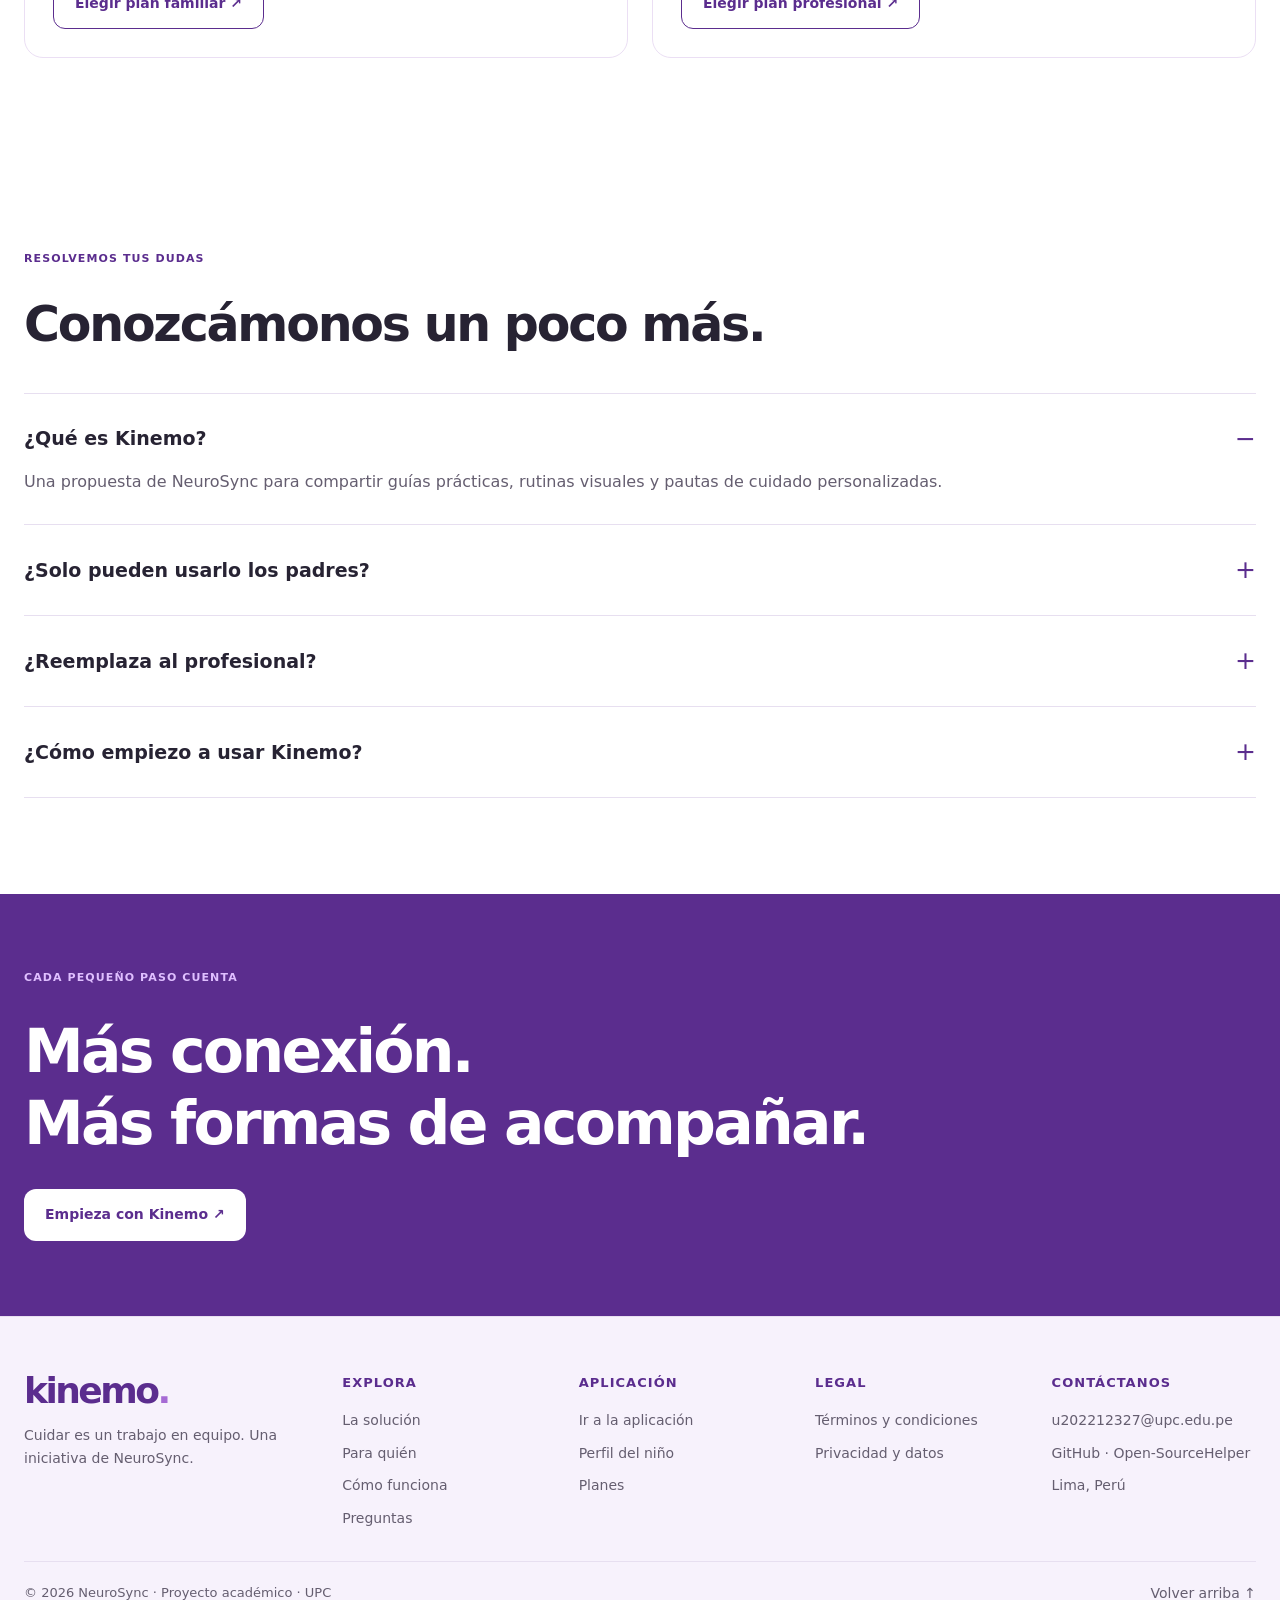
==== commit c48100e1: "feat(i18n): add language switcher to header" ====
--- a/index.html
+++ b/index.html
@@ -9,64 +9,67 @@
   <meta name="author" content="NeuroSync" />
   <title>Kinemo · Cuidar es un trabajo en equipo</title>
   <link rel="stylesheet" href="styles.css" />
+  <script src="translations.js" defer></script>
+  <script src="i18n.js" defer></script>
   <script src="script.js" defer></script>
 </head>
-<body>
-  <a class="skip" href="#main-content">Ir al contenido</a>
+<body data-page="home">
+  <a class="skip" href="#main-content" data-i18n="skip">Ir al contenido</a>
   <header class="header" id="home"><div class="wrap header-inner">
-    <a href="#home" class="logo" aria-label="Kinemo, ir al inicio">kinemo<span>.</span></a>
-    <button class="menu-toggle" type="button" aria-label="Abrir menú" aria-controls="main-nav" aria-expanded="false"><span></span><span></span><span></span></button>
-    <nav class="nav" id="main-nav" aria-label="Navegación principal"><a href="#solution">La solución</a><a href="#audience">Para quién</a><a href="#how-it-works">Cómo funciona</a><a href="#faq">Preguntas</a><a class="nav-app" href="https://kinemo-neurosync.web.app">Ir a la aplicación ↗</a></nav>
-    <a class="btn btn-primary header-cta" href="https://kinemo-neurosync.web.app">Ir a la aplicación <span aria-hidden="true">↗</span></a>
+    <a href="#home" class="logo" aria-label="Kinemo, ir al inicio" data-i18n-aria="aria.home">kinemo<span>.</span></a>
+    <button class="menu-toggle" type="button" aria-label="Abrir menú" data-i18n-aria="menu.open" aria-controls="main-nav" aria-expanded="false"><span></span><span></span><span></span></button>
+    <nav class="nav" id="main-nav" aria-label="Navegación principal" data-i18n-aria="aria.mainNav"><a href="#solution" data-i18n="nav.solution">La solución</a><a href="#audience" data-i18n="nav.audience">Para quién</a><a href="#how-it-works" data-i18n="nav.howItWorks">Cómo funciona</a><a href="#faq" data-i18n="nav.faq">Preguntas</a><a class="nav-app" href="https://kinemo-neurosync.web.app" data-i18n="nav.app">Ir a la aplicación ↗</a></nav>
+    <div class="lang-switch" role="group" aria-label="Idioma" data-i18n-aria="lang.label"><button type="button" data-lang="es" aria-pressed="true" lang="es">ES</button><button type="button" data-lang="en" aria-pressed="false" lang="en">EN</button></div>
+    <a class="btn btn-primary header-cta" href="https://kinemo-neurosync.web.app" data-i18n="cta.app">Ir a la aplicación <span aria-hidden="true">↗</span></a>
   </div></header>
   <main id="main-content">
     <section class="hero wrap" aria-labelledby="hero-title"><div class="hero-copy">
-      <p class="eyebrow">CADA NIÑO, SU PROPIA FORMA DE CRECER</p>
-      <h1 id="hero-title">Cuidar es un<br>trabajo en<br><em>equipo.</em></h1>
-      <p class="lead">Lo que ayuda a tu hijo, al alcance de quienes lo cuidan. Guías prácticas, rutinas visuales y un entorno conectado, contigo en cada paso.</p>
-      <div class="hero-actions"><a class="btn btn-primary" href="https://kinemo-neurosync.web.app">Empieza ahora <span aria-hidden="true">↗</span></a><a class="btn btn-secondary" href="#how-it-works">Descubre cómo funciona</a></div>
-      <p class="small-note">Para padres, abuelos, tíos, cuidadores y profesionales que acompañan.</p>
-    </div><div class="hero-visual" aria-label="Vista ilustrativa de las rutinas que propone Kinemo">
-      <p class="eyebrow">UN MISMO CUIDADO, EN CADA MOMENTO</p>
-      <div class="mockup"><div class="mockup-tag">kinemo. / Vista ilustrativa</div>
-      <h2>Pequeños pasos,<br>grandes momentos.</h2>
-      <div class="routine"><span class="routine-icon">☀</span><div><strong>Empezamos el día</strong><small>Un paso a la vez</small></div><span class="done" aria-label="Completado">✓</span></div>
-      <div class="routine"><span class="routine-icon">✦</span><div><strong>Tiempo de aprender</strong><small>Con sus apoyos visuales</small></div><span class="done" aria-label="Completado">✓</span></div>
-      <div class="routine"><span class="routine-icon">☁</span><div><strong>Una pausa a su ritmo</strong><small>Espacio para descansar</small></div><span class="done" aria-label="Completado">✓</span></div>
-      </div><div class="visual-footer">Todos en la misma página <span aria-hidden="true">✳</span></div>
+      <p class="eyebrow" data-i18n="hero.eyebrow">CADA NIÑO, SU PROPIA FORMA DE CRECER</p>
+      <h1 id="hero-title" data-i18n="hero.title">Cuidar es un<br>trabajo en<br><em>equipo.</em></h1>
+      <p class="lead" data-i18n="hero.lead">Lo que ayuda a tu hijo, al alcance de quienes lo cuidan. Guías prácticas, rutinas visuales y un entorno conectado, contigo en cada paso.</p>
+      <div class="hero-actions"><a class="btn btn-primary" href="https://kinemo-neurosync.web.app" data-i18n="hero.start">Empieza ahora <span aria-hidden="true">↗</span></a><a class="btn btn-secondary" href="#how-it-works" data-i18n="hero.discover">Descubre cómo funciona</a></div>
+      <p class="small-note" data-i18n="hero.note">Para padres, abuelos, tíos, cuidadores y profesionales que acompañan.</p>
+    </div><div class="hero-visual" aria-label="Vista ilustrativa de las rutinas que propone Kinemo" data-i18n-aria="aria.visual">
+      <p class="eyebrow" data-i18n="visual.eyebrow">UN MISMO CUIDADO, EN CADA MOMENTO</p>
+      <div class="mockup"><div class="mockup-tag" data-i18n="visual.tag">kinemo. / Vista ilustrativa</div>
+      <h2 data-i18n="visual.title">Pequeños pasos,<br>grandes momentos.</h2>
+      <div class="routine"><span class="routine-icon">☀</span><div><strong data-i18n="visual.step1.title">Empezamos el día</strong><small data-i18n="visual.step1.text">Un paso a la vez</small></div><span class="done" aria-label="Completado" data-i18n-aria="aria.completed">✓</span></div>
+      <div class="routine"><span class="routine-icon">✦</span><div><strong data-i18n="visual.step2.title">Tiempo de aprender</strong><small data-i18n="visual.step2.text">Con sus apoyos visuales</small></div><span class="done" aria-label="Completado" data-i18n-aria="aria.completed">✓</span></div>
+      <div class="routine"><span class="routine-icon">☁</span><div><strong data-i18n="visual.step3.title">Una pausa a su ritmo</strong><small data-i18n="visual.step3.text">Espacio para descansar</small></div><span class="done" aria-label="Completado" data-i18n-aria="aria.completed">✓</span></div>
+      </div><div class="visual-footer" data-i18n="visual.footer">Todos en la misma página <span aria-hidden="true">✳</span></div>
     </div></section>
-    <div class="stripe"><div class="wrap stripe-inner"><span>Un espacio para acompañar la diversidad</span><strong>Autismo (TEA) / TDAH / Síndrome de Down</strong></div></div>
-    <section class="section wrap" id="solution" aria-labelledby="solution-title"><p class="eyebrow">MENOS INCERTIDUMBRE, MÁS CONEXIÓN</p><h2 id="solution-title">Lo que necesitan.<br><span>Justo cuando lo necesitan.</span></h2><p class="section-intro">Las recomendaciones no deberían quedarse en el consultorio. Kinemo propone llevarlas al día a día de toda la familia.</p><div class="cards three">
-      <article class="feature card"><div class="icon-card">✳</div><h3>Guías para acompañar</h3><p>Pautas personalizadas y fáciles de consultar para que cada cuidador conozca cómo apoyar al niño.</p></article>
-      <article class="feature card"><div class="icon-card">▦</div><h3>Rutinas a su ritmo</h3><p>Actividades con apoyos visuales para organizar el día y anticipar lo que viene.</p></article>
-      <article class="feature card"><div class="icon-card">♡</div><h3>Una red que acompaña</h3><p>Familiares, cuidadores y psicólogos conectados alrededor de las mismas pautas de cuidado.</p></article>
+    <div class="stripe"><div class="wrap stripe-inner"><span data-i18n="stripe.text">Un espacio para acompañar la diversidad</span><strong data-i18n="stripe.conditions">Autismo (TEA) / TDAH / Síndrome de Down</strong></div></div>
+    <section class="section wrap" id="solution" aria-labelledby="solution-title"><p class="eyebrow" data-i18n="solution.eyebrow">MENOS INCERTIDUMBRE, MÁS CONEXIÓN</p><h2 id="solution-title" data-i18n="solution.title">Lo que necesitan.<br><span>Justo cuando lo necesitan.</span></h2><p class="section-intro" data-i18n="solution.intro">Las recomendaciones no deberían quedarse en el consultorio. Kinemo propone llevarlas al día a día de toda la familia.</p><div class="cards three">
+      <article class="feature card"><div class="icon-card">✳</div><h3 data-i18n="solution.guides.title">Guías para acompañar</h3><p data-i18n="solution.guides.text">Pautas personalizadas y fáciles de consultar para que cada cuidador conozca cómo apoyar al niño.</p></article>
+      <article class="feature card"><div class="icon-card">▦</div><h3 data-i18n="solution.routines.title">Rutinas a su ritmo</h3><p data-i18n="solution.routines.text">Actividades con apoyos visuales para organizar el día y anticipar lo que viene.</p></article>
+      <article class="feature card"><div class="icon-card">♡</div><h3 data-i18n="solution.network.title">Una red que acompaña</h3><p data-i18n="solution.network.text">Familiares, cuidadores y psicólogos conectados alrededor de las mismas pautas de cuidado.</p></article>
     </div></section>
-    <section class="people-section" id="audience"><div class="wrap"><p class="eyebrow">CADA PERSONA CUENTA</p><h2>Un niño. Todo un equipo.</h2><div class="cards three profiles">
-      <article><span class="number">01</span><h3>Padres y madres</h3><p>Reúne las necesidades, preferencias y rutinas de tu hijo en una guía para las personas de tu confianza.</p><a class="btn btn-secondary segment-cta" href="https://kinemo-neurosync.web.app/child-profile">Registra a tu hijo <span aria-hidden="true">↗</span></a></article>
-      <article><span class="number">02</span><h3>Familiares y cuidadores</h3><p>Consulta las pautas acordadas con la familia y conoce lo que ayuda al niño en cada momento.</p><a class="btn btn-secondary segment-cta" href="https://kinemo-neurosync.web.app/routine-activity/routines">Consulta sus rutinas <span aria-hidden="true">↗</span></a></article>
-      <article><span class="number">03</span><h3>Psicólogos</h3><p>Organiza recomendaciones personalizadas y conoce las observaciones de quienes acompañan al niño.</p><a class="btn btn-secondary segment-cta" href="https://kinemo-neurosync.web.app/clinical-guidance">Crea pautas clínicas <span aria-hidden="true">↗</span></a></article>
+    <section class="people-section" id="audience"><div class="wrap"><p class="eyebrow" data-i18n="audience.eyebrow">CADA PERSONA CUENTA</p><h2 data-i18n="audience.title">Un niño. Todo un equipo.</h2><div class="cards three profiles">
+      <article><span class="number">01</span><h3 data-i18n="audience.parents.title">Padres y madres</h3><p data-i18n="audience.parents.text">Reúne las necesidades, preferencias y rutinas de tu hijo en una guía para las personas de tu confianza.</p><a class="btn btn-secondary segment-cta" href="https://kinemo-neurosync.web.app/child-profile" data-i18n="audience.parents.cta">Registra a tu hijo <span aria-hidden="true">↗</span></a></article>
+      <article><span class="number">02</span><h3 data-i18n="audience.caregivers.title">Familiares y cuidadores</h3><p data-i18n="audience.caregivers.text">Consulta las pautas acordadas con la familia y conoce lo que ayuda al niño en cada momento.</p><a class="btn btn-secondary segment-cta" href="https://kinemo-neurosync.web.app/routine-activity/routines" data-i18n="audience.caregivers.cta">Consulta sus rutinas <span aria-hidden="true">↗</span></a></article>
+      <article><span class="number">03</span><h3 data-i18n="audience.psychologists.title">Psicólogos</h3><p data-i18n="audience.psychologists.text">Organiza recomendaciones personalizadas y conoce las observaciones de quienes acompañan al niño.</p><a class="btn btn-secondary segment-cta" href="https://kinemo-neurosync.web.app/clinical-guidance" data-i18n="audience.psychologists.cta">Crea pautas clínicas <span aria-hidden="true">↗</span></a></article>
     </div></div></section>
-    <section class="section wrap" id="how-it-works"><p class="eyebrow">ASÍ ESTÁ PENSADO KINEMO</p><h2>Del consultorio a la vida cotidiana.</h2><div class="cards three steps"><article><span class="number">01</span><h3>Conoce sus necesidades</h3><p>Familia y profesional reúnen lo que hace único el cuidado del niño.</p></article><article><span class="number">02</span><h3>Organiza su guía</h3><p>Las pautas se convierten en instrucciones claras y rutinas visuales.</p></article><article><span class="number">03</span><h3>Comparte el cuidado</h3><p>El entorno autorizado consulta la misma información y aporta sus observaciones.</p></article></div></section>
-    <section class="section wrap plans" id="plans"><p class="eyebrow">PARA CADA RED DE CUIDADO</p><h2>Dos formas de acompañar.</h2><p class="section-intro">Elige la modalidad que se adapta a tu rol y suscríbete desde la aplicación.</p><div class="cards two">
-      <article class="plan card"><h3>Plan familiar</h3><p>Guías, rutinas y una red de apoyo alrededor del niño.</p><p class="price">Desde <strong>S/19.90 al mes</strong></p><a class="btn btn-secondary" href="https://kinemo-neurosync.web.app/subscription-payment/plans">Elegir plan familiar ↗</a></article>
-      <article class="plan card"><h3>Plan profesional</h3><p>Pautas personalizadas y observaciones para acompañar a las familias.</p><p class="price">Desde <strong>S/49.90 al mes</strong></p><a class="btn btn-secondary" href="https://kinemo-neurosync.web.app/subscription-payment/plans">Elegir plan profesional ↗</a></article>
+    <section class="section wrap" id="how-it-works"><p class="eyebrow" data-i18n="how.eyebrow">ASÍ ESTÁ PENSADO KINEMO</p><h2 data-i18n="how.title">Del consultorio a la vida cotidiana.</h2><div class="cards three steps"><article><span class="number">01</span><h3 data-i18n="how.step1.title">Conoce sus necesidades</h3><p data-i18n="how.step1.text">Familia y profesional reúnen lo que hace único el cuidado del niño.</p></article><article><span class="number">02</span><h3 data-i18n="how.step2.title">Organiza su guía</h3><p data-i18n="how.step2.text">Las pautas se convierten en instrucciones claras y rutinas visuales.</p></article><article><span class="number">03</span><h3 data-i18n="how.step3.title">Comparte el cuidado</h3><p data-i18n="how.step3.text">El entorno autorizado consulta la misma información y aporta sus observaciones.</p></article></div></section>
+    <section class="section wrap plans" id="plans"><p class="eyebrow" data-i18n="plans.eyebrow">PARA CADA RED DE CUIDADO</p><h2 data-i18n="plans.title">Dos formas de acompañar.</h2><p class="section-intro" data-i18n="plans.intro">Elige la modalidad que se adapta a tu rol y suscríbete desde la aplicación.</p><div class="cards two">
+      <article class="plan card"><h3 data-i18n="plans.family.title">Plan familiar</h3><p data-i18n="plans.family.text">Guías, rutinas y una red de apoyo alrededor del niño.</p><p class="price" data-i18n="plans.family.price">Desde <strong>S/19.90 al mes</strong></p><a class="btn btn-secondary" href="https://kinemo-neurosync.web.app/subscription-payment/plans" data-i18n="plans.family.cta">Elegir plan familiar ↗</a></article>
+      <article class="plan card"><h3 data-i18n="plans.professional.title">Plan profesional</h3><p data-i18n="plans.professional.text">Pautas personalizadas y observaciones para acompañar a las familias.</p><p class="price" data-i18n="plans.professional.price">Desde <strong>S/49.90 al mes</strong></p><a class="btn btn-secondary" href="https://kinemo-neurosync.web.app/subscription-payment/plans" data-i18n="plans.professional.cta">Elegir plan profesional ↗</a></article>
     </div></section>
-    <section class="section wrap faq" id="faq"><p class="eyebrow">RESOLVEMOS TUS DUDAS</p><h2>Conozcámonos un poco más.</h2><div class="faq-list">
-      <details open><summary>¿Qué es Kinemo?</summary><p>Una propuesta de NeuroSync para compartir guías prácticas, rutinas visuales y pautas de cuidado personalizadas.</p></details>
-      <details><summary>¿Solo pueden usarlo los padres?</summary><p>También está pensado para abuelos, tíos, cuidadores y psicólogos autorizados por la familia.</p></details>
-      <details><summary>¿Reemplaza al profesional?</summary><p>No. Ayuda a organizar y compartir las pautas personalizadas del profesional que acompaña al niño.</p></details>
-      <details><summary>¿Cómo empiezo a usar Kinemo?</summary><p>Ingresa a la <a href="https://kinemo-neurosync.web.app">aplicación web</a>, registra el perfil de tu hijo y elige el plan que corresponde a tu rol: familiar o profesional.</p></details>
+    <section class="section wrap faq" id="faq"><p class="eyebrow" data-i18n="faq.eyebrow">RESOLVEMOS TUS DUDAS</p><h2 data-i18n="faq.title">Conozcámonos un poco más.</h2><div class="faq-list">
+      <details open><summary data-i18n="faq.q1">¿Qué es Kinemo?</summary><p data-i18n="faq.a1">Una propuesta de NeuroSync para compartir guías prácticas, rutinas visuales y pautas de cuidado personalizadas.</p></details>
+      <details><summary data-i18n="faq.q2">¿Solo pueden usarlo los padres?</summary><p data-i18n="faq.a2">También está pensado para abuelos, tíos, cuidadores y psicólogos autorizados por la familia.</p></details>
+      <details><summary data-i18n="faq.q3">¿Reemplaza al profesional?</summary><p data-i18n="faq.a3">No. Ayuda a organizar y compartir las pautas personalizadas del profesional que acompaña al niño.</p></details>
+      <details><summary data-i18n="faq.q4">¿Cómo empiezo a usar Kinemo?</summary><p data-i18n="faq.a4">Ingresa a la <a href="https://kinemo-neurosync.web.app">aplicación web</a>, registra el perfil de tu hijo y elige el plan que corresponde a tu rol: familiar o profesional.</p></details>
     </div></section>
-    <section class="closing"><div class="wrap"><p class="eyebrow">CADA PEQUEÑO PASO CUENTA</p><h2>Más conexión.<br>Más formas de acompañar.</h2><a class="btn btn-white" href="https://kinemo-neurosync.web.app">Empieza con Kinemo ↗</a></div></section>
+    <section class="closing"><div class="wrap"><p class="eyebrow" data-i18n="closing.eyebrow">CADA PEQUEÑO PASO CUENTA</p><h2 data-i18n="closing.title">Más conexión.<br>Más formas de acompañar.</h2><a class="btn btn-white" href="https://kinemo-neurosync.web.app" data-i18n="closing.cta">Empieza con Kinemo ↗</a></div></section>
   </main>
   <footer class="site-footer">
     <div class="wrap footer">
-      <div class="footer-brand"><a class="logo" href="#home">kinemo<span>.</span></a><p>Cuidar es un trabajo en equipo. Una iniciativa de NeuroSync.</p></div>
-      <nav class="footer-column" aria-label="Secciones"><h3>Explora</h3><a href="#solution">La solución</a><a href="#audience">Para quién</a><a href="#how-it-works">Cómo funciona</a><a href="#faq">Preguntas</a></nav>
-      <nav class="footer-column" aria-label="Aplicación"><h3>Aplicación</h3><a href="https://kinemo-neurosync.web.app">Ir a la aplicación</a><a href="https://kinemo-neurosync.web.app/child-profile">Perfil del niño</a><a href="https://kinemo-neurosync.web.app/subscription-payment/plans">Planes</a></nav>
-      <nav class="footer-column" aria-label="Legal"><h3>Legal</h3><a href="terms.html">Términos y condiciones</a><a href="terms.html#privacy">Privacidad y datos</a></nav>
-      <div class="footer-column" id="contact"><h3>Contáctanos</h3><a href="mailto:u202212327@upc.edu.pe">u202212327@upc.edu.pe</a><a href="https://github.com/Open-SourceHelper" target="_blank" rel="noopener">GitHub · Open-SourceHelper</a><p>Lima, Perú</p></div>
+      <div class="footer-brand"><a class="logo" href="#home">kinemo<span>.</span></a><p data-i18n="footer.tagline">Cuidar es un trabajo en equipo. Una iniciativa de NeuroSync.</p></div>
+      <nav class="footer-column" aria-label="Secciones" data-i18n-aria="aria.sections"><h3 data-i18n="footer.explore">Explora</h3><a href="#solution" data-i18n="nav.solution">La solución</a><a href="#audience" data-i18n="nav.audience">Para quién</a><a href="#how-it-works" data-i18n="nav.howItWorks">Cómo funciona</a><a href="#faq" data-i18n="nav.faq">Preguntas</a></nav>
+      <nav class="footer-column" aria-label="Aplicación" data-i18n-aria="aria.application"><h3 data-i18n="footer.application">Aplicación</h3><a href="https://kinemo-neurosync.web.app" data-i18n="footer.app">Ir a la aplicación</a><a href="https://kinemo-neurosync.web.app/child-profile" data-i18n="footer.childProfile">Perfil del niño</a><a href="https://kinemo-neurosync.web.app/subscription-payment/plans" data-i18n="footer.plans">Planes</a></nav>
+      <nav class="footer-column" aria-label="Legal" data-i18n-aria="aria.legal"><h3 data-i18n="footer.legal">Legal</h3><a href="terms.html" data-i18n="footer.terms">Términos y condiciones</a><a href="terms.html#privacy" data-i18n="footer.privacy">Privacidad y datos</a></nav>
+      <div class="footer-column" id="contact"><h3 data-i18n="footer.contact">Contáctanos</h3><a href="mailto:u202212327@upc.edu.pe">u202212327@upc.edu.pe</a><a href="https://github.com/Open-SourceHelper" target="_blank" rel="noopener">GitHub · Open-SourceHelper</a><p data-i18n="footer.location">Lima, Perú</p></div>
     </div>
-    <div class="wrap footer-bottom"><p>© 2026 NeuroSync · Proyecto académico · UPC</p><a href="#home" class="back-top">Volver arriba ↑</a></div>
+    <div class="wrap footer-bottom"><p data-i18n="footer.copyright">© 2026 NeuroSync · Proyecto académico · UPC</p><a href="#home" class="back-top" data-i18n="footer.backTop">Volver arriba ↑</a></div>
   </footer>
 </body></html>
--- a/styles.css
+++ b/styles.css
@@ -662,6 +662,43 @@
     color: var(--muted);
 }
 
+/* Language switcher */
+
+.lang-switch {
+    display: inline-flex;
+    padding: 3px;
+
+    border: 1px solid var(--line);
+    border-radius: 999px;
+    background: var(--white);
+}
+
+.lang-switch button {
+    min-width: 40px;
+    min-height: 34px;
+    padding: 0 10px;
+
+    border: 0;
+    border-radius: 999px;
+    background: transparent;
+
+    font: inherit;
+    font-size: 12px;
+    font-weight: 750;
+    letter-spacing: 0.06em;
+    color: var(--muted);
+    cursor: pointer;
+}
+
+.lang-switch button[aria-pressed="true"] {
+    background: var(--purple);
+    color: var(--white);
+}
+
+.lang-switch button:hover:not([aria-pressed="true"]) {
+    color: var(--purple);
+}
+
 /* Call to actions */
 
 .hero-actions {
@@ -943,6 +980,15 @@
         columns: 1;
     }
 
+    .lang-switch {
+        order: 2;
+        margin-left: auto;
+    }
+
+    .menu-toggle {
+        order: 3;
+    }
+
     .faq summary {
         font-size: 17px;
     }
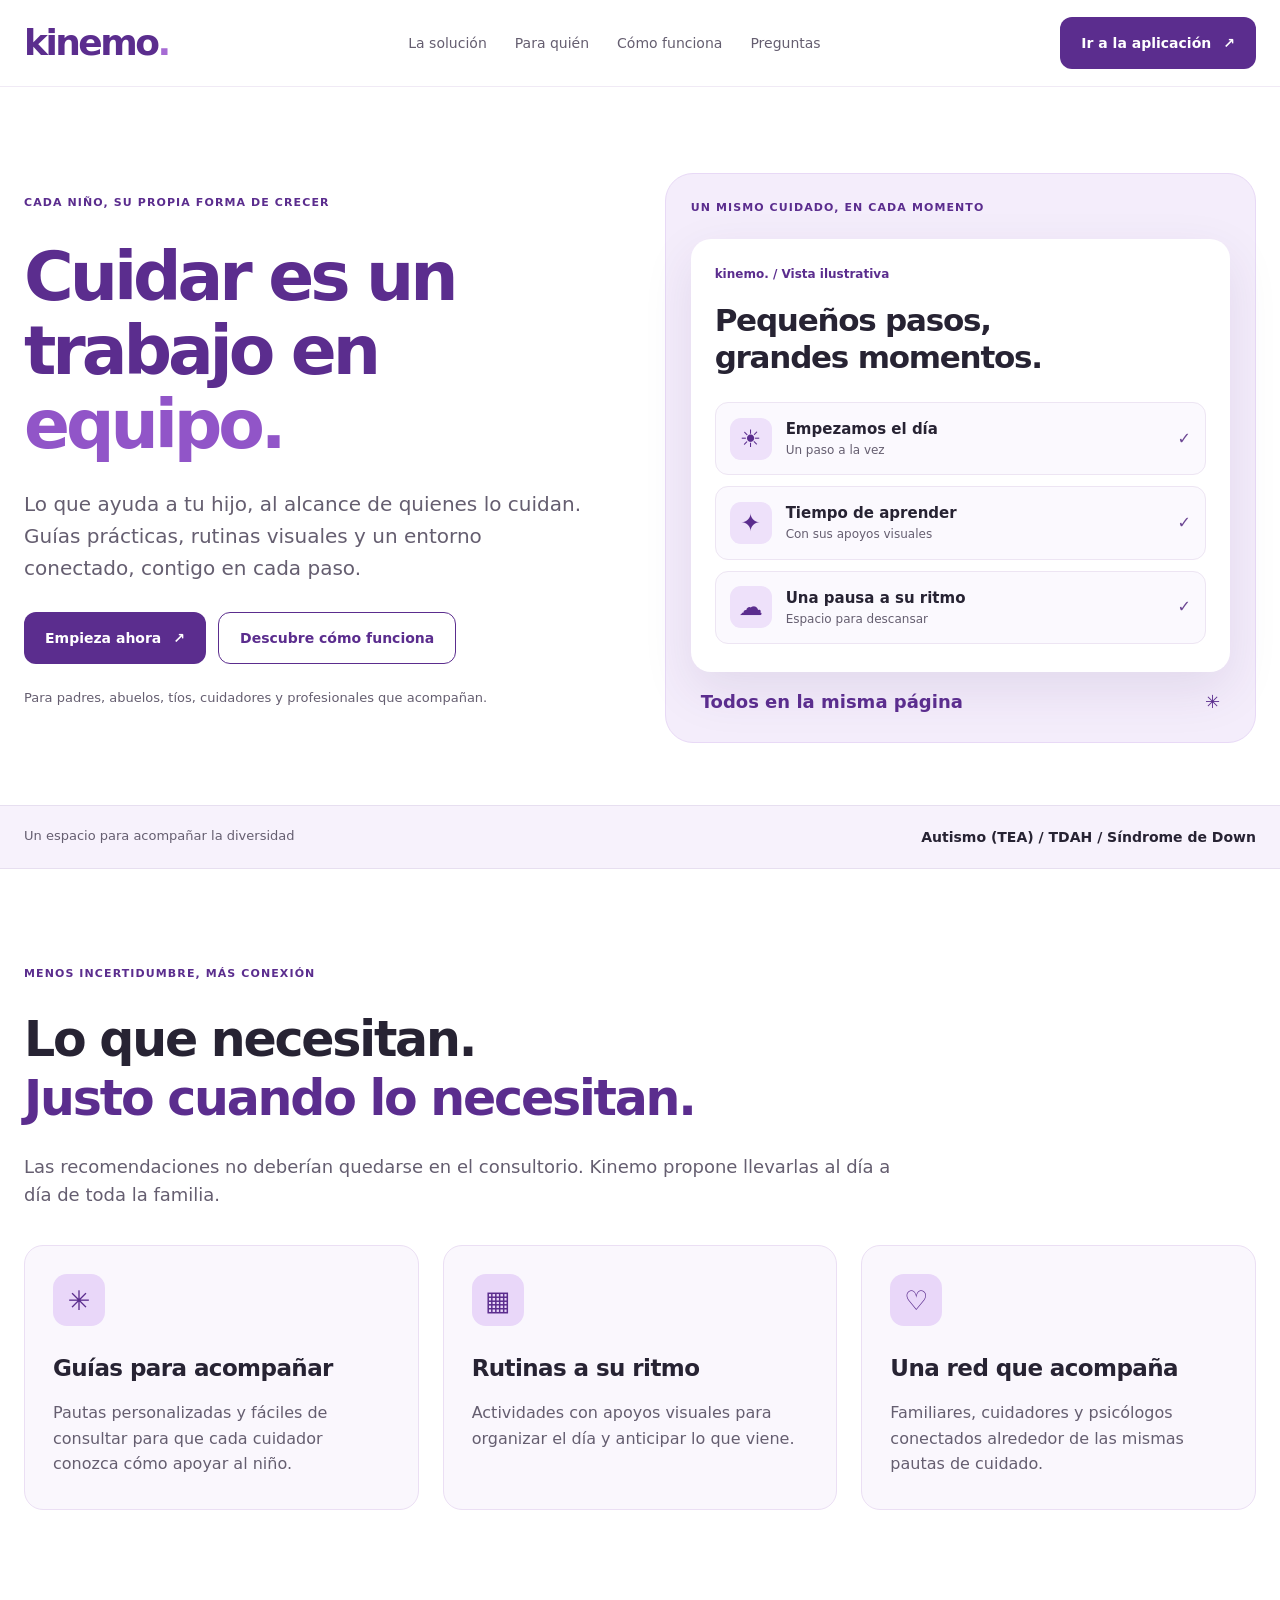
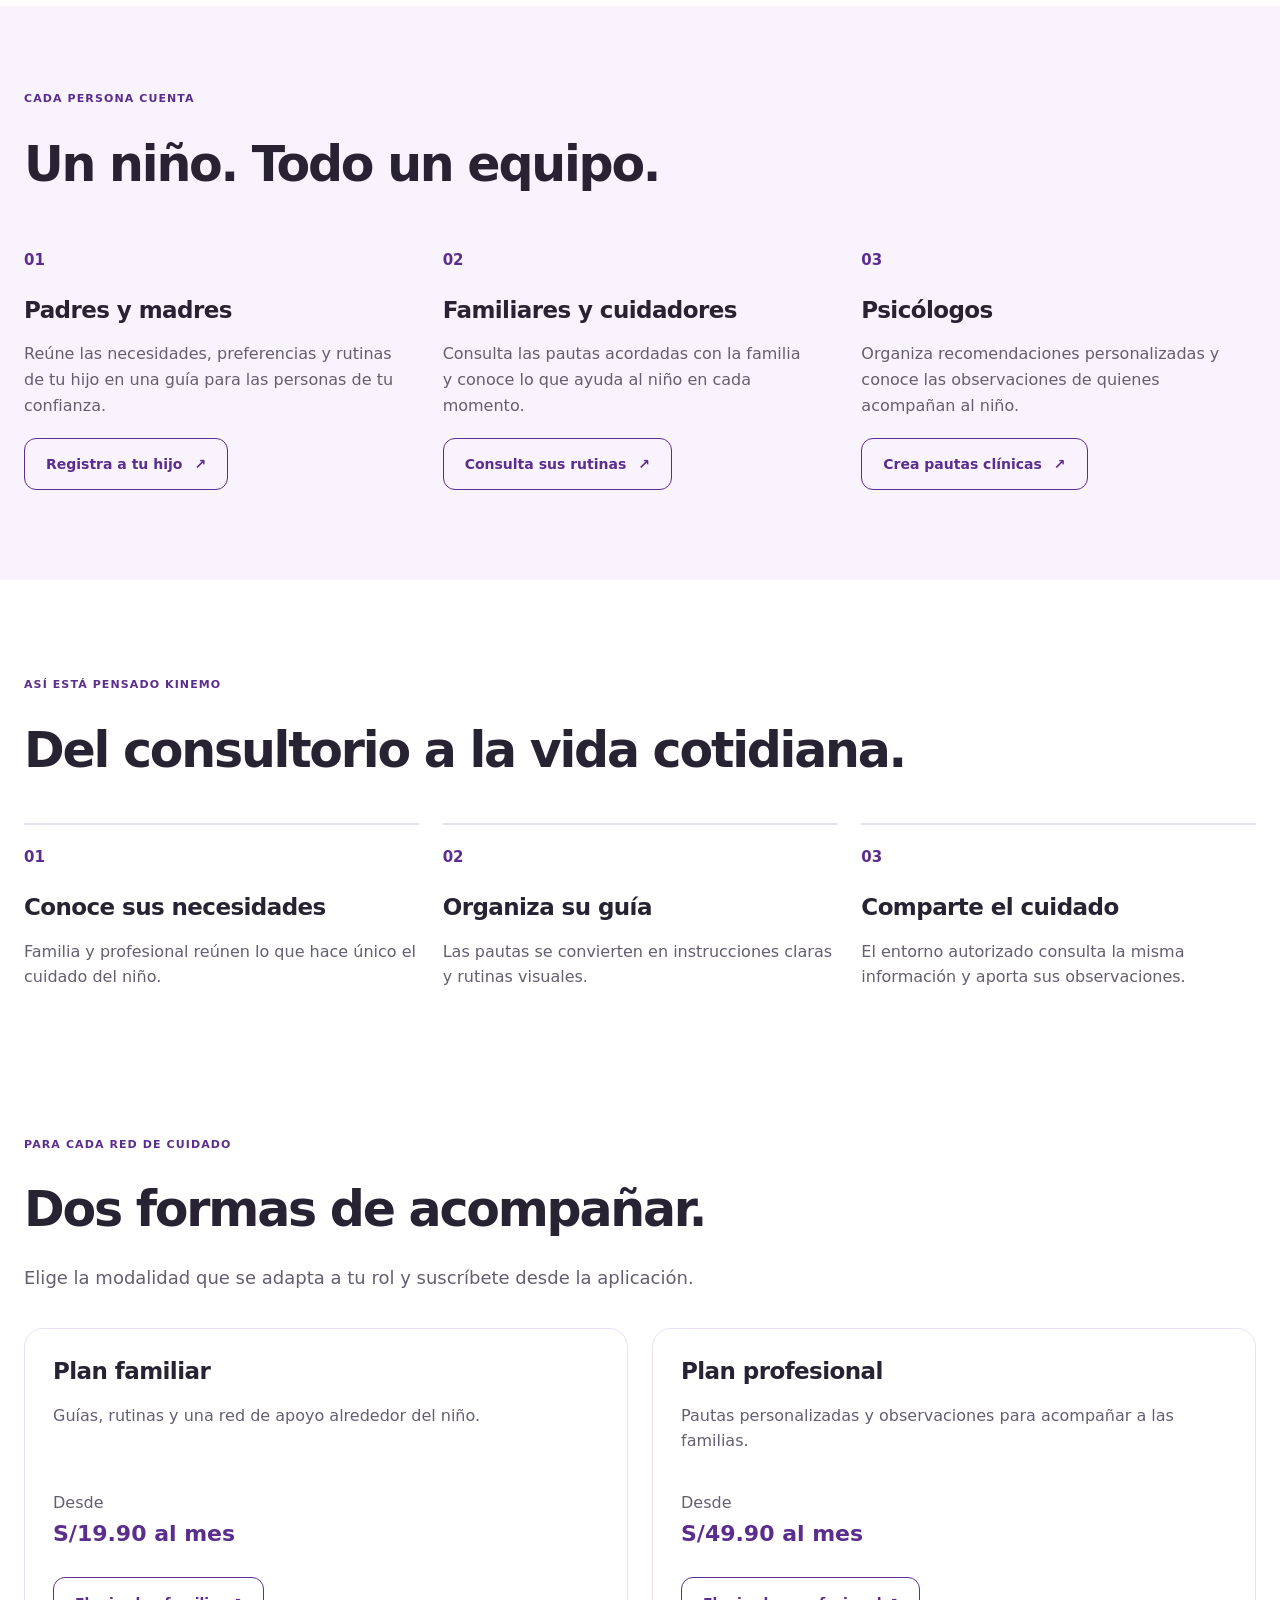
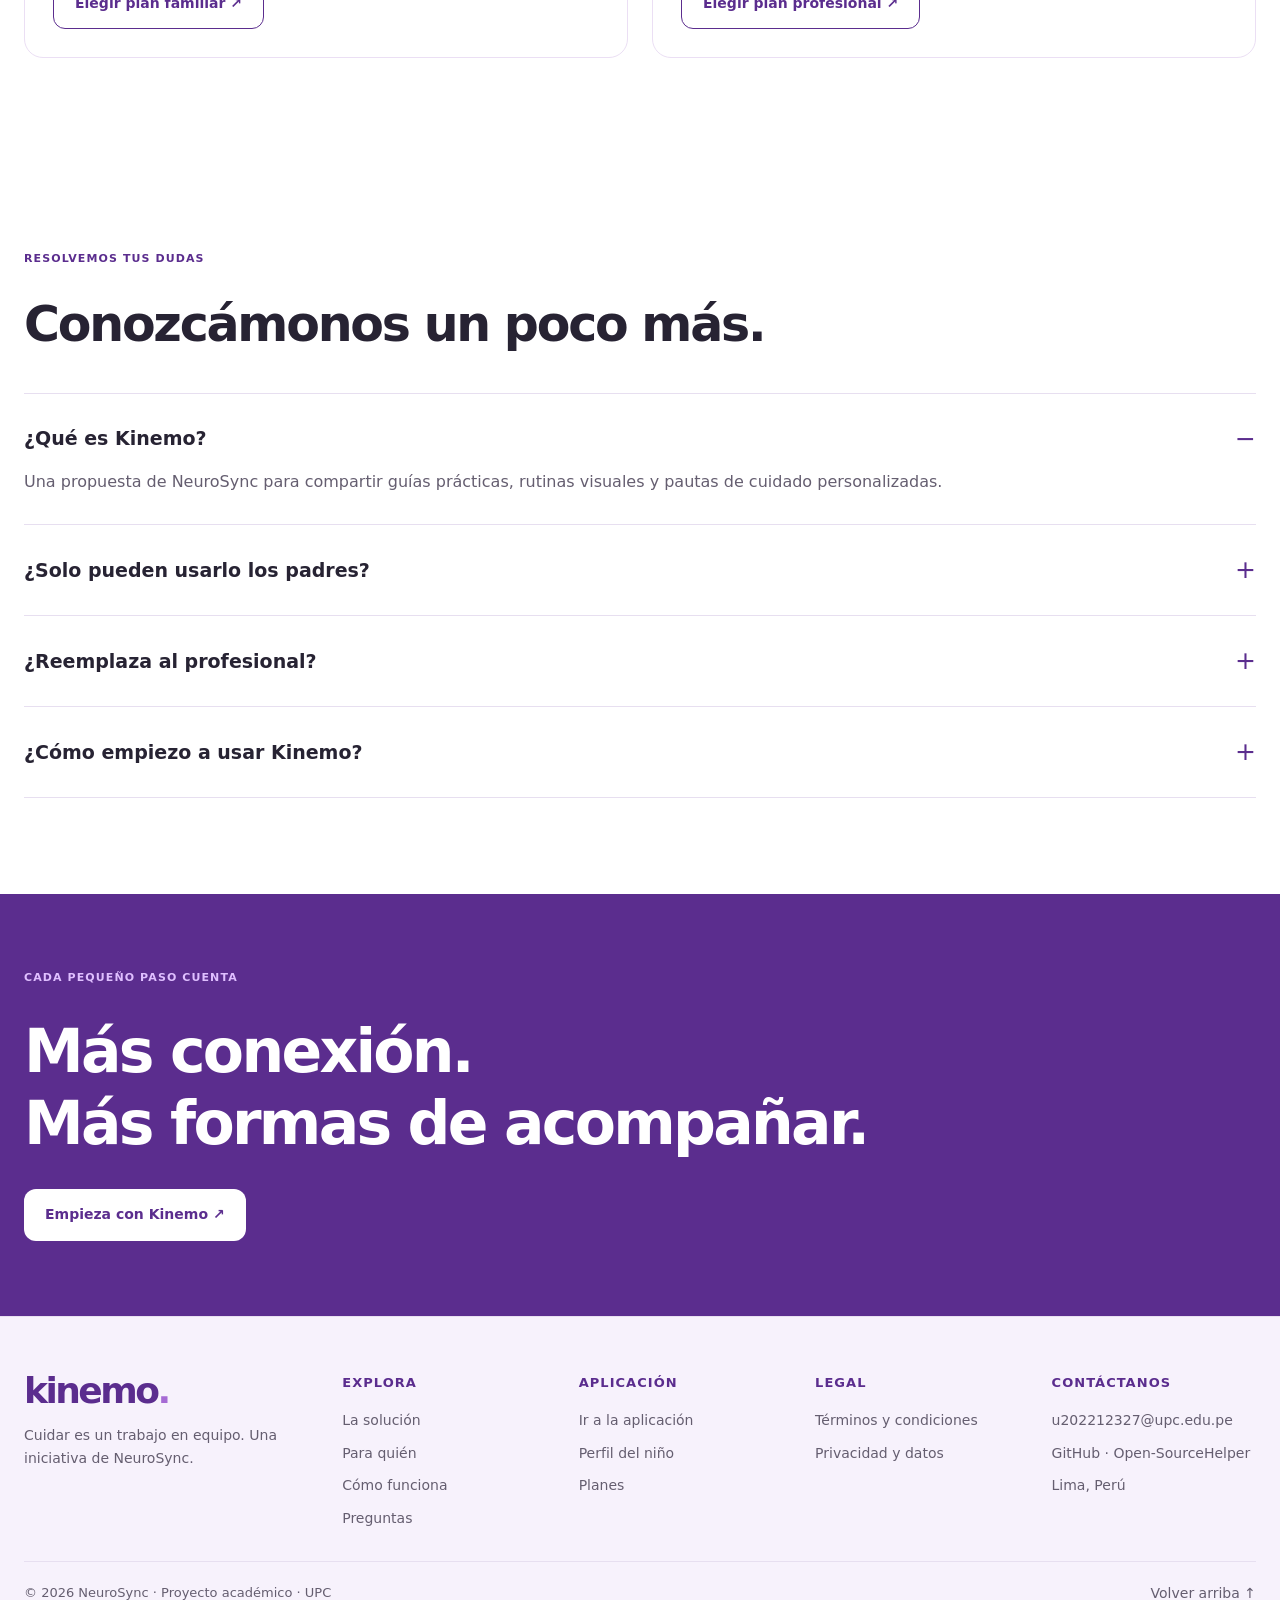
==== commit d856dad3: "feat(i18n): mark landing page content with translation keys" ====
--- a/index.html
+++ b/index.html
@@ -19,7 +19,6 @@
     <a href="#home" class="logo" aria-label="Kinemo, ir al inicio" data-i18n-aria="aria.home">kinemo<span>.</span></a>
     <button class="menu-toggle" type="button" aria-label="Abrir menú" data-i18n-aria="menu.open" aria-controls="main-nav" aria-expanded="false"><span></span><span></span><span></span></button>
     <nav class="nav" id="main-nav" aria-label="Navegación principal" data-i18n-aria="aria.mainNav"><a href="#solution" data-i18n="nav.solution">La solución</a><a href="#audience" data-i18n="nav.audience">Para quién</a><a href="#how-it-works" data-i18n="nav.howItWorks">Cómo funciona</a><a href="#faq" data-i18n="nav.faq">Preguntas</a><a class="nav-app" href="https://kinemo-neurosync.web.app" data-i18n="nav.app">Ir a la aplicación ↗</a></nav>
-    <div class="lang-switch" role="group" aria-label="Idioma" data-i18n-aria="lang.label"><button type="button" data-lang="es" aria-pressed="true" lang="es">ES</button><button type="button" data-lang="en" aria-pressed="false" lang="en">EN</button></div>
     <a class="btn btn-primary header-cta" href="https://kinemo-neurosync.web.app" data-i18n="cta.app">Ir a la aplicación <span aria-hidden="true">↗</span></a>
   </div></header>
   <main id="main-content">
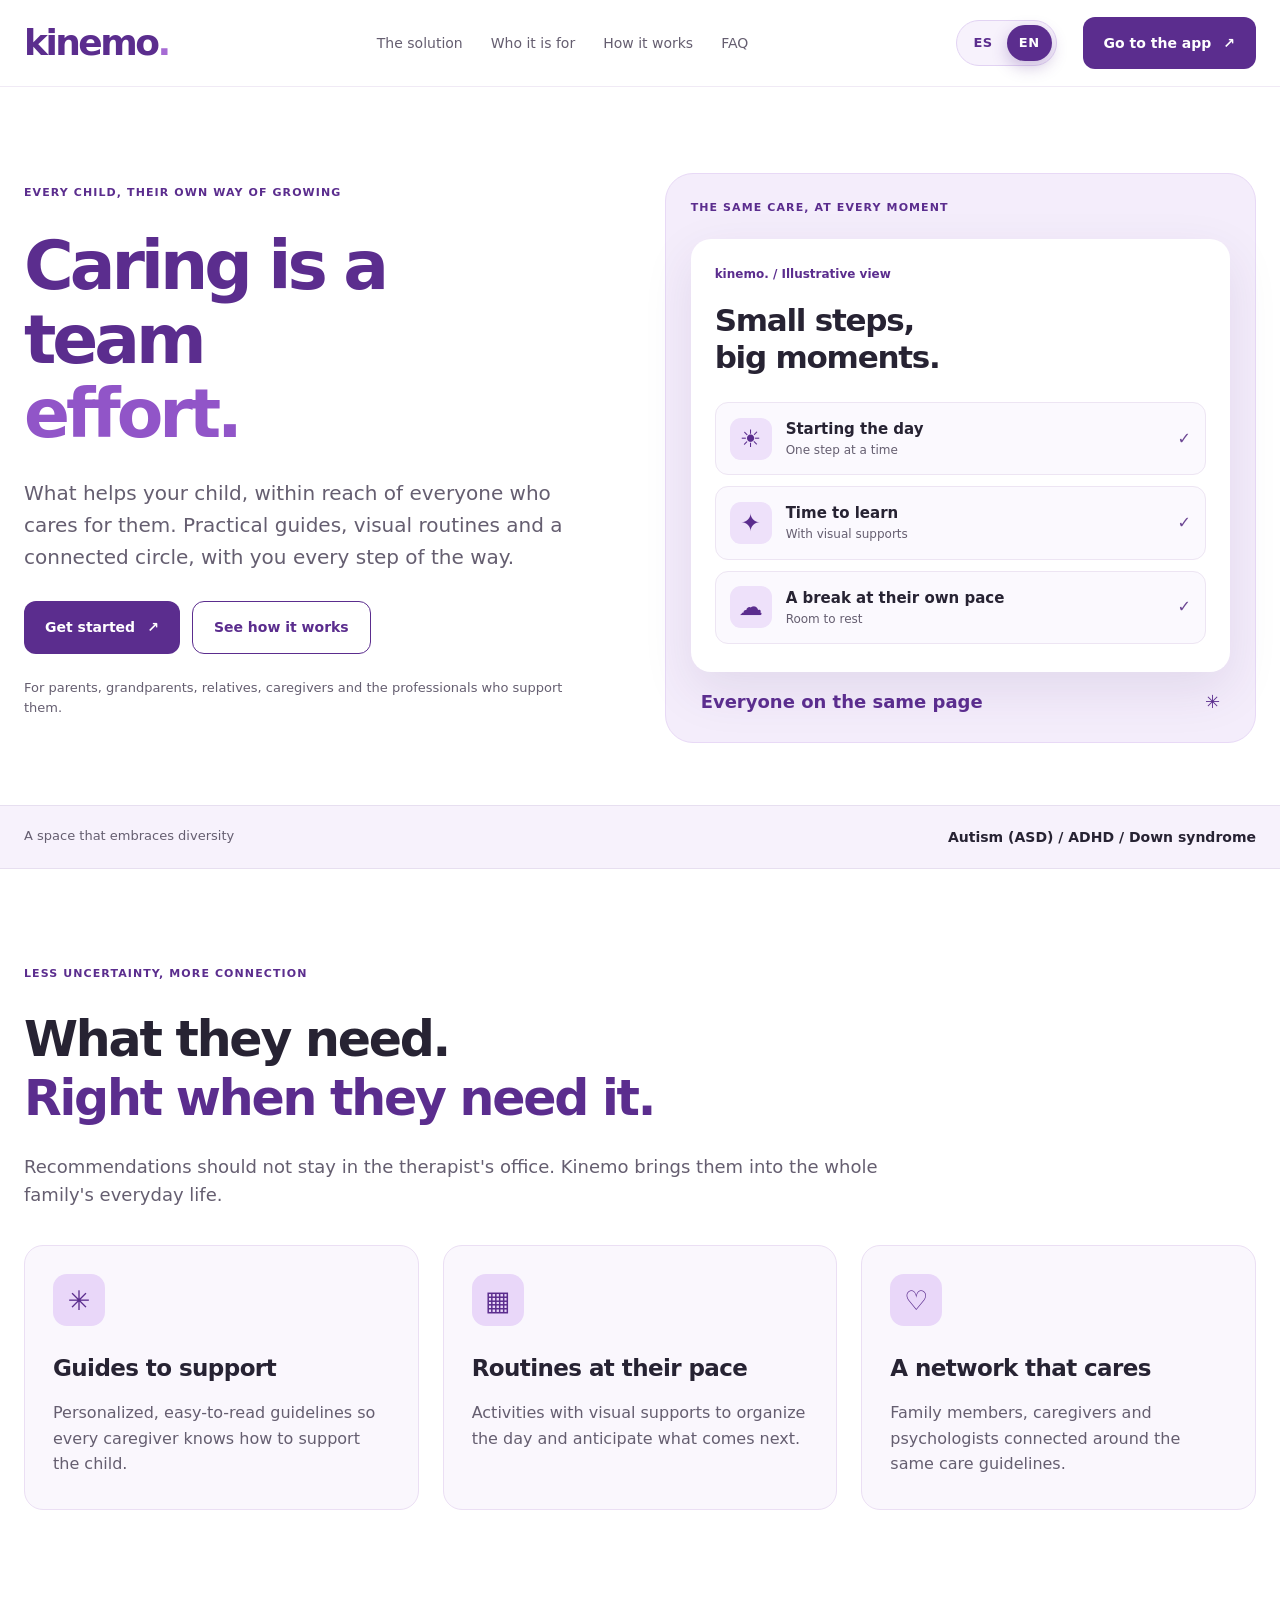
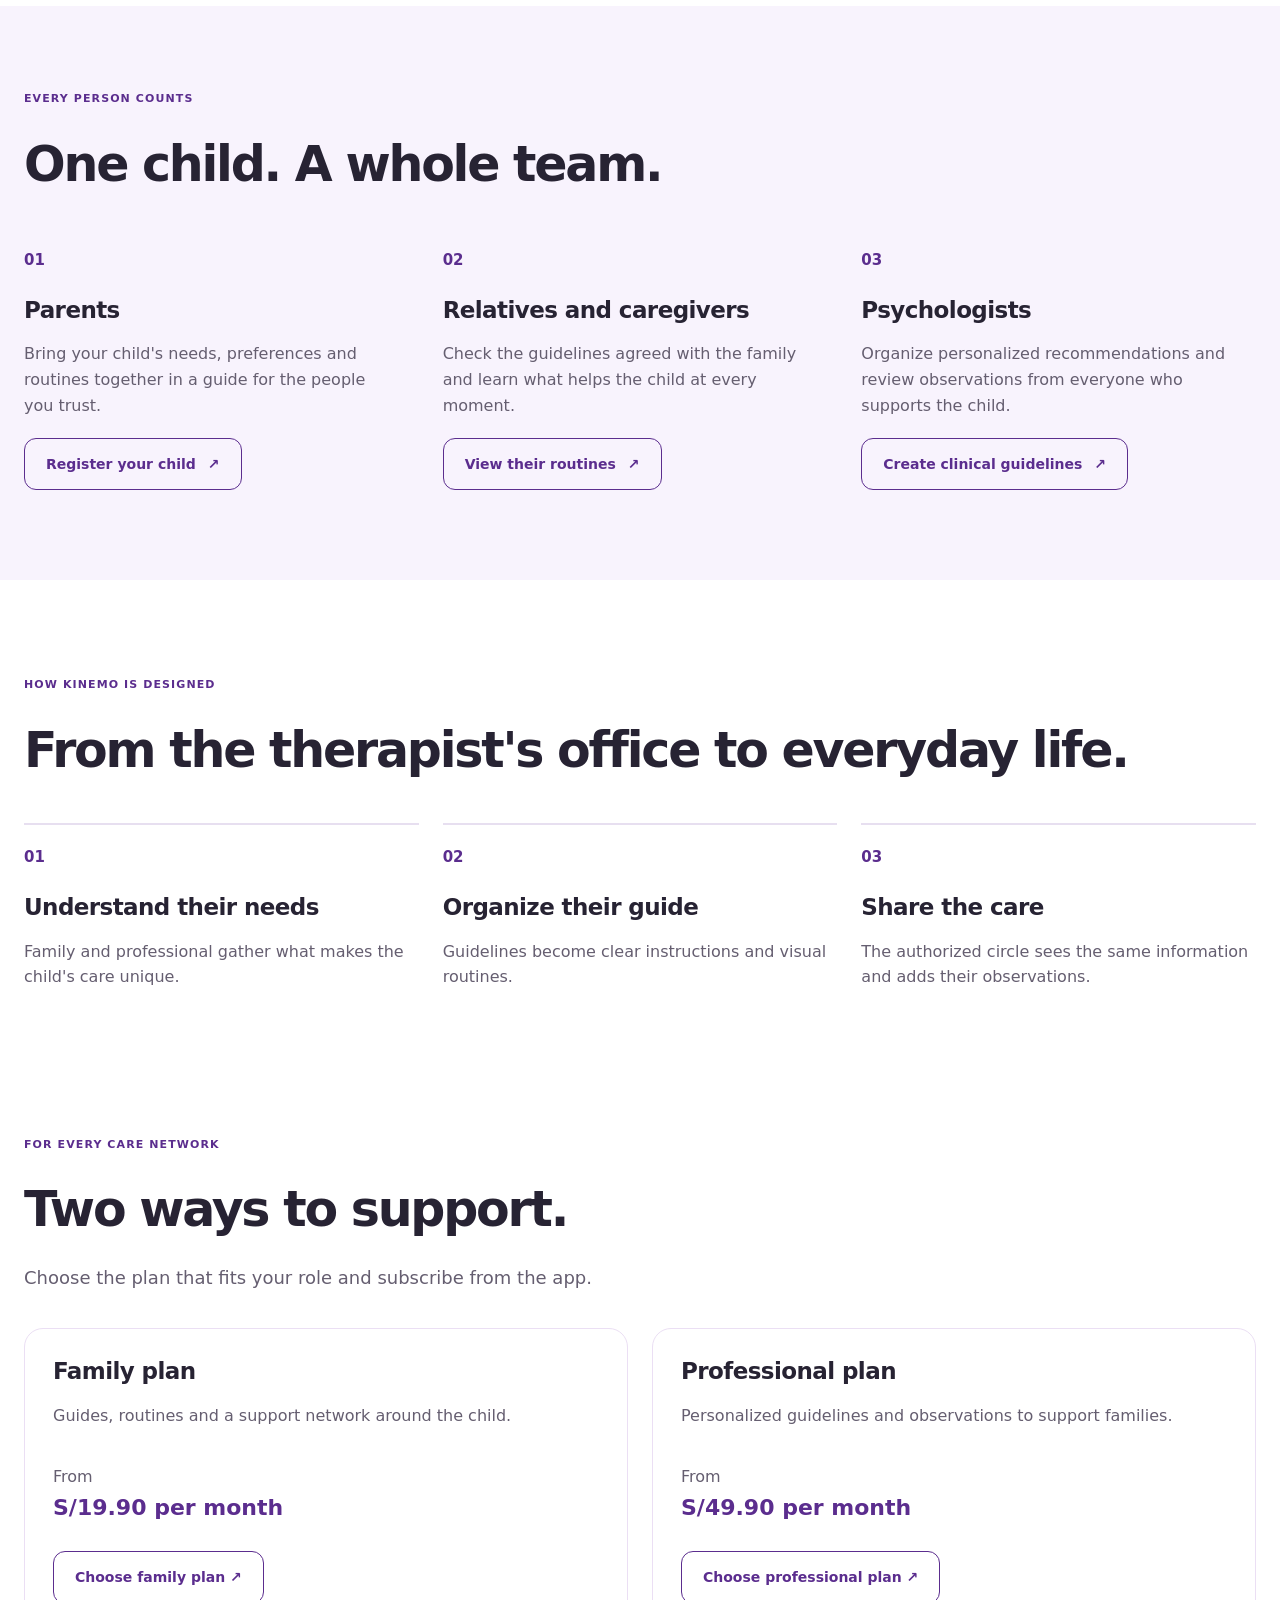
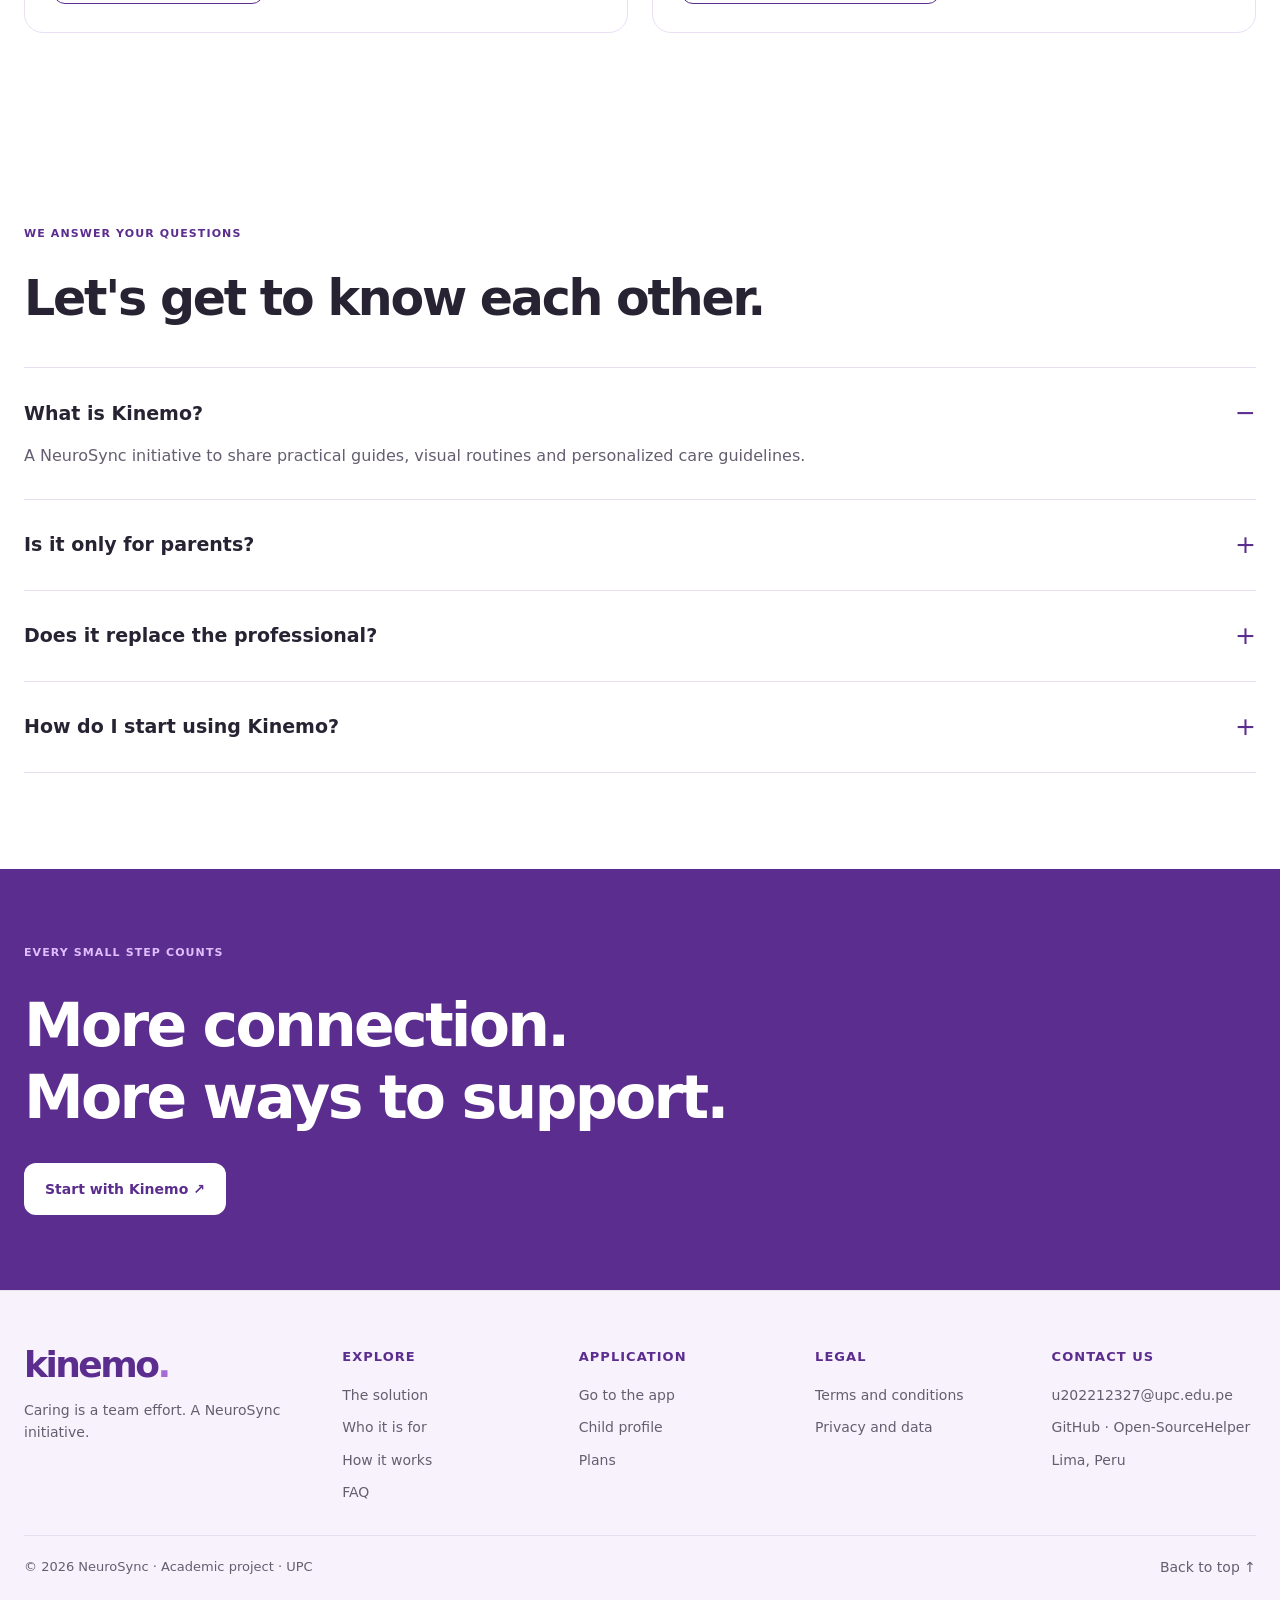
==== commit fd8d8925: "Merge pull request #2 from Open-SourceHelper/develop release: publish i18n landing page to main" ====
--- a/index.html
+++ b/index.html
@@ -19,6 +19,7 @@
     <a href="#home" class="logo" aria-label="Kinemo, ir al inicio" data-i18n-aria="aria.home">kinemo<span>.</span></a>
     <button class="menu-toggle" type="button" aria-label="Abrir menú" data-i18n-aria="menu.open" aria-controls="main-nav" aria-expanded="false"><span></span><span></span><span></span></button>
     <nav class="nav" id="main-nav" aria-label="Navegación principal" data-i18n-aria="aria.mainNav"><a href="#solution" data-i18n="nav.solution">La solución</a><a href="#audience" data-i18n="nav.audience">Para quién</a><a href="#how-it-works" data-i18n="nav.howItWorks">Cómo funciona</a><a href="#faq" data-i18n="nav.faq">Preguntas</a><a class="nav-app" href="https://kinemo-neurosync.web.app" data-i18n="nav.app">Ir a la aplicación ↗</a></nav>
+    <div class="lang-switch" role="group" aria-label="Idioma" data-i18n-aria="lang.label"><button type="button" data-lang="es" aria-pressed="true" lang="es">ES</button><button type="button" data-lang="en" aria-pressed="false" lang="en">EN</button></div>
     <a class="btn btn-primary header-cta" href="https://kinemo-neurosync.web.app" data-i18n="cta.app">Ir a la aplicación <span aria-hidden="true">↗</span></a>
   </div></header>
   <main id="main-content">
--- a/styles.css
+++ b/styles.css
@@ -664,39 +664,55 @@
 
 /* Language switcher */
 
+.header-inner {
+    justify-content: flex-start;
+}
+
+.header-inner > .nav {
+    margin-inline: auto;
+}
+
 .lang-switch {
     display: inline-flex;
-    padding: 3px;
-
-    border: 1px solid var(--line);
+    align-items: center;
+    gap: 2px;
+    padding: 4px;
+
+    border: 1.5px solid #e2d3f3;
     border-radius: 999px;
-    background: var(--white);
+    background: var(--light);
 }
 
 .lang-switch button {
-    min-width: 40px;
-    min-height: 34px;
-    padding: 0 10px;
+    min-width: 42px;
+    min-height: 36px;
+    padding: 0 12px;
 
     border: 0;
     border-radius: 999px;
     background: transparent;
 
     font: inherit;
-    font-size: 12px;
-    font-weight: 750;
-    letter-spacing: 0.06em;
-    color: var(--muted);
+    font-size: 13px;
+    font-weight: 800;
+    letter-spacing: 0.04em;
+    color: var(--purple);
     cursor: pointer;
+    transition: background 0.2s, color 0.2s, box-shadow 0.2s;
 }
 
 .lang-switch button[aria-pressed="true"] {
     background: var(--purple);
     color: var(--white);
+    box-shadow: 0 6px 16px rgba(91, 45, 142, 0.28);
 }
 
 .lang-switch button:hover:not([aria-pressed="true"]) {
-    color: var(--purple);
+    background: #eadcf8;
+}
+
+.header-inner > .lang-switch + .header-cta {
+    margin-left: 4px;
 }
 
 /* Call to actions */
@@ -726,6 +742,63 @@
 }
 
 /* Legal page */
+
+.header-actions {
+    display: flex;
+    align-items: center;
+    gap: 12px;
+}
+
+.header-actions .lang-switch {
+    order: 0;
+    margin-left: 0;
+}
+
+.header-actions .btn {
+    white-space: nowrap;
+}
+
+@media (max-width: 640px) {
+
+    .header-actions {
+        gap: 8px;
+    }
+
+    .header-actions .btn {
+        min-height: 38px;
+        padding: 6px 10px;
+        font-size: 12px;
+    }
+
+    .lang-switch button {
+        min-width: 34px;
+        min-height: 30px;
+        padding: 0 8px;
+    }
+}
+
+@media (max-width: 340px) {
+
+    .logo {
+        font-size: 24px;
+    }
+
+    .header-inner:has(.header-actions) {
+        flex-wrap: wrap;
+        padding-block: 10px;
+    }
+
+    .header-actions .btn {
+        padding: 6px 8px;
+        font-size: 11px;
+    }
+
+    .lang-switch button {
+        min-width: 30px;
+        padding: 0 6px;
+    }
+}
+
 
 .legal {
     max-width: 820px;
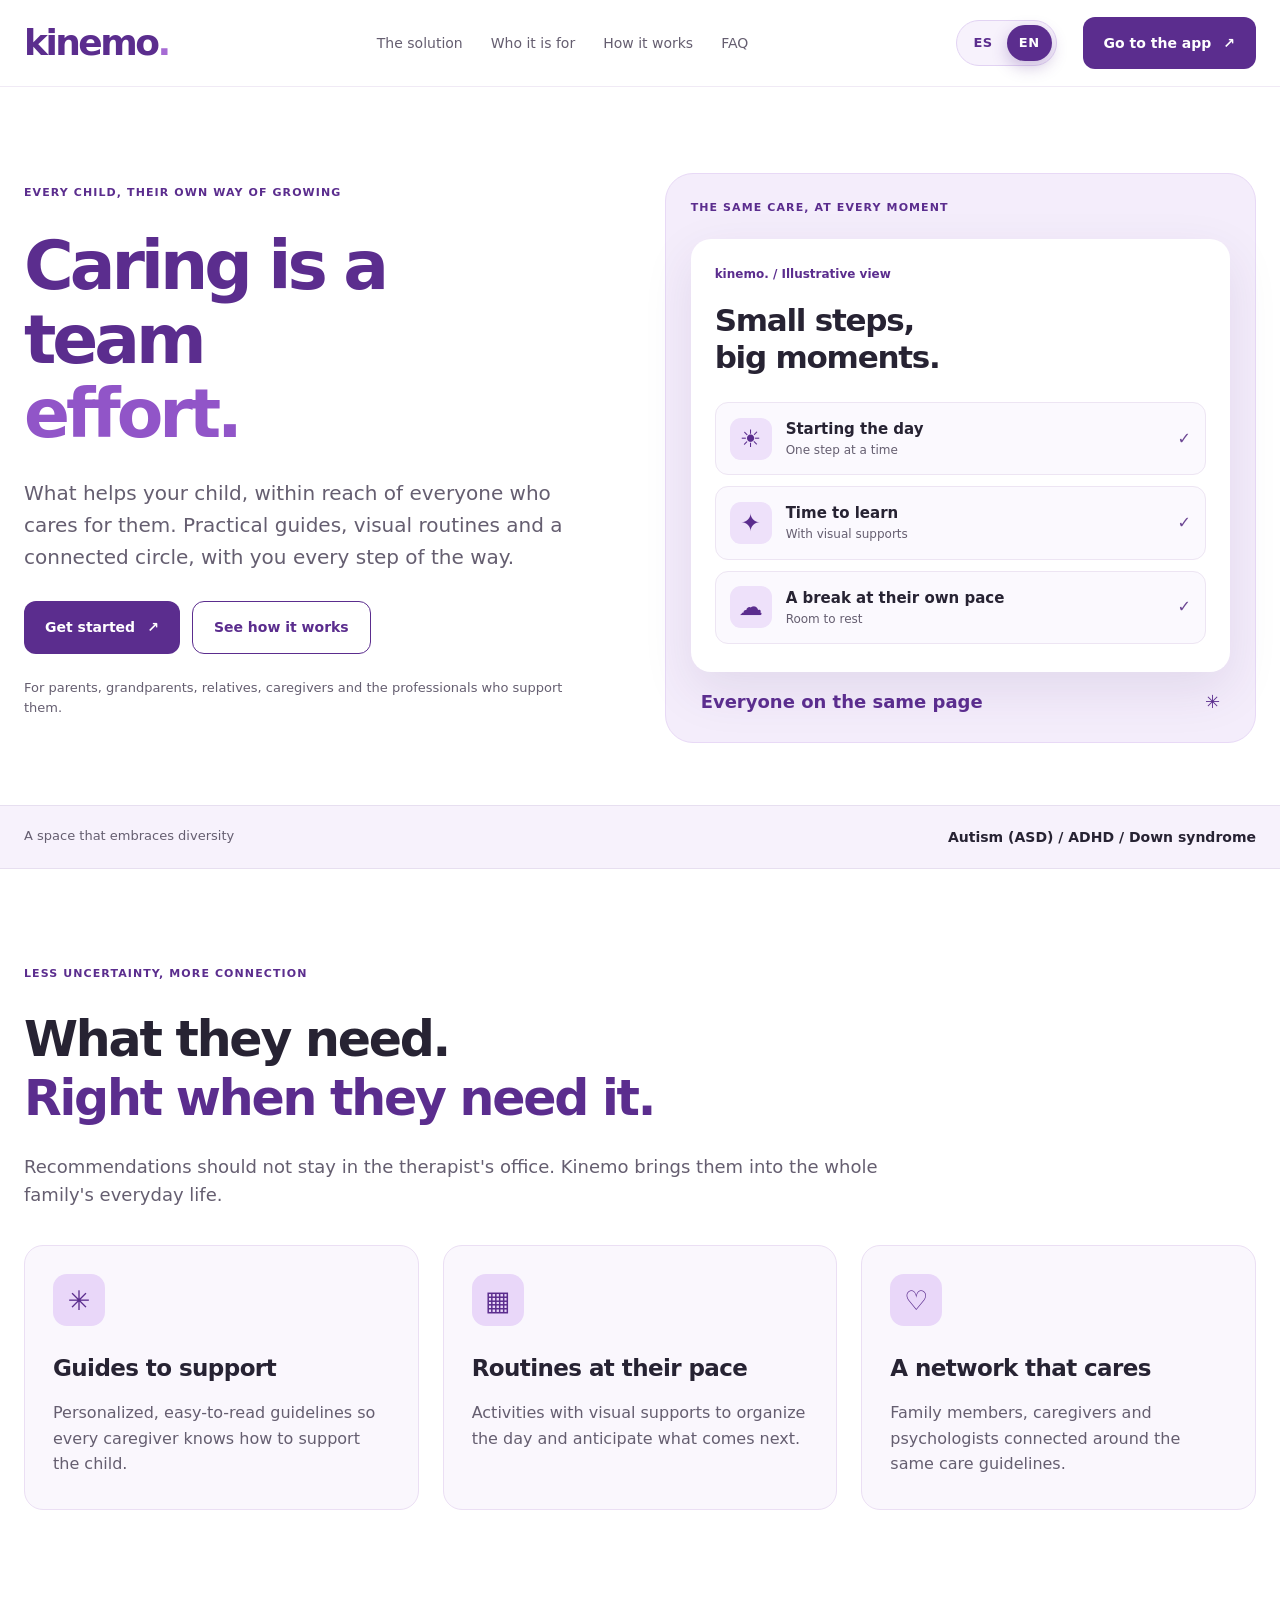
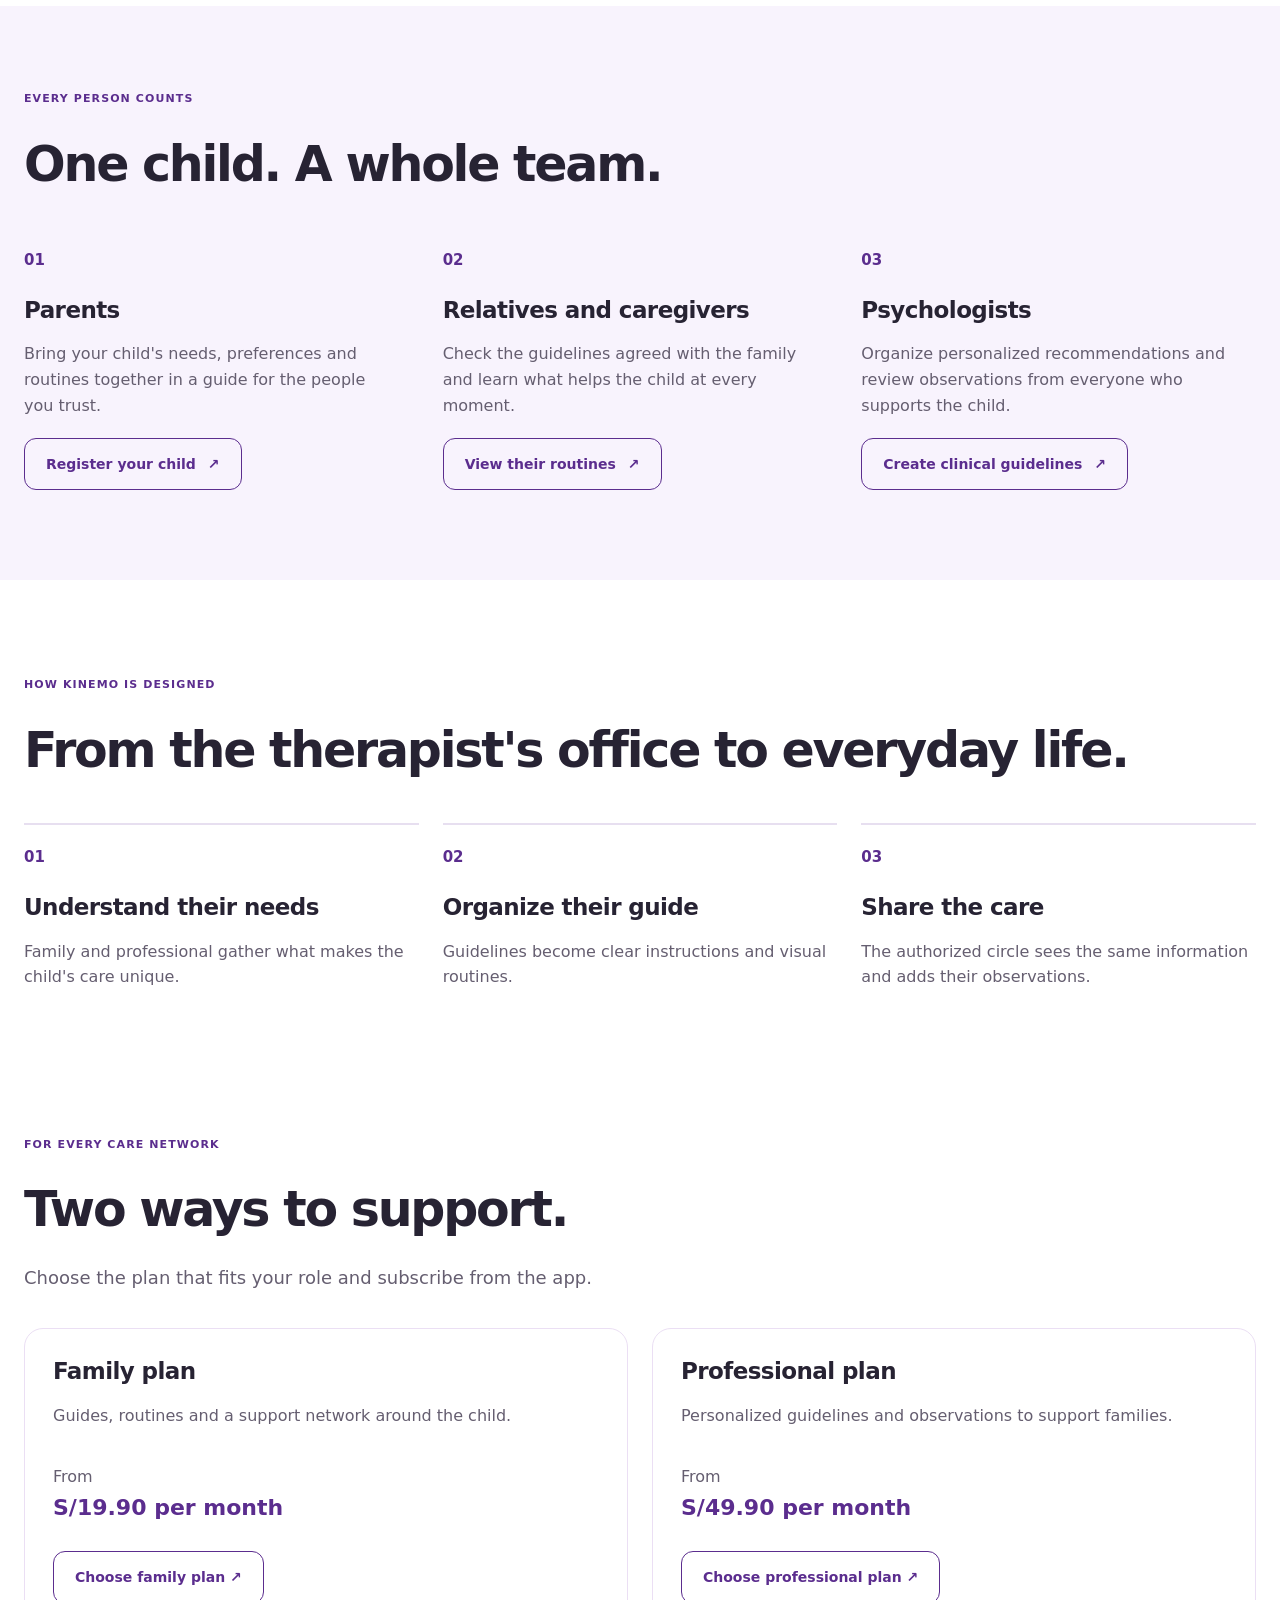
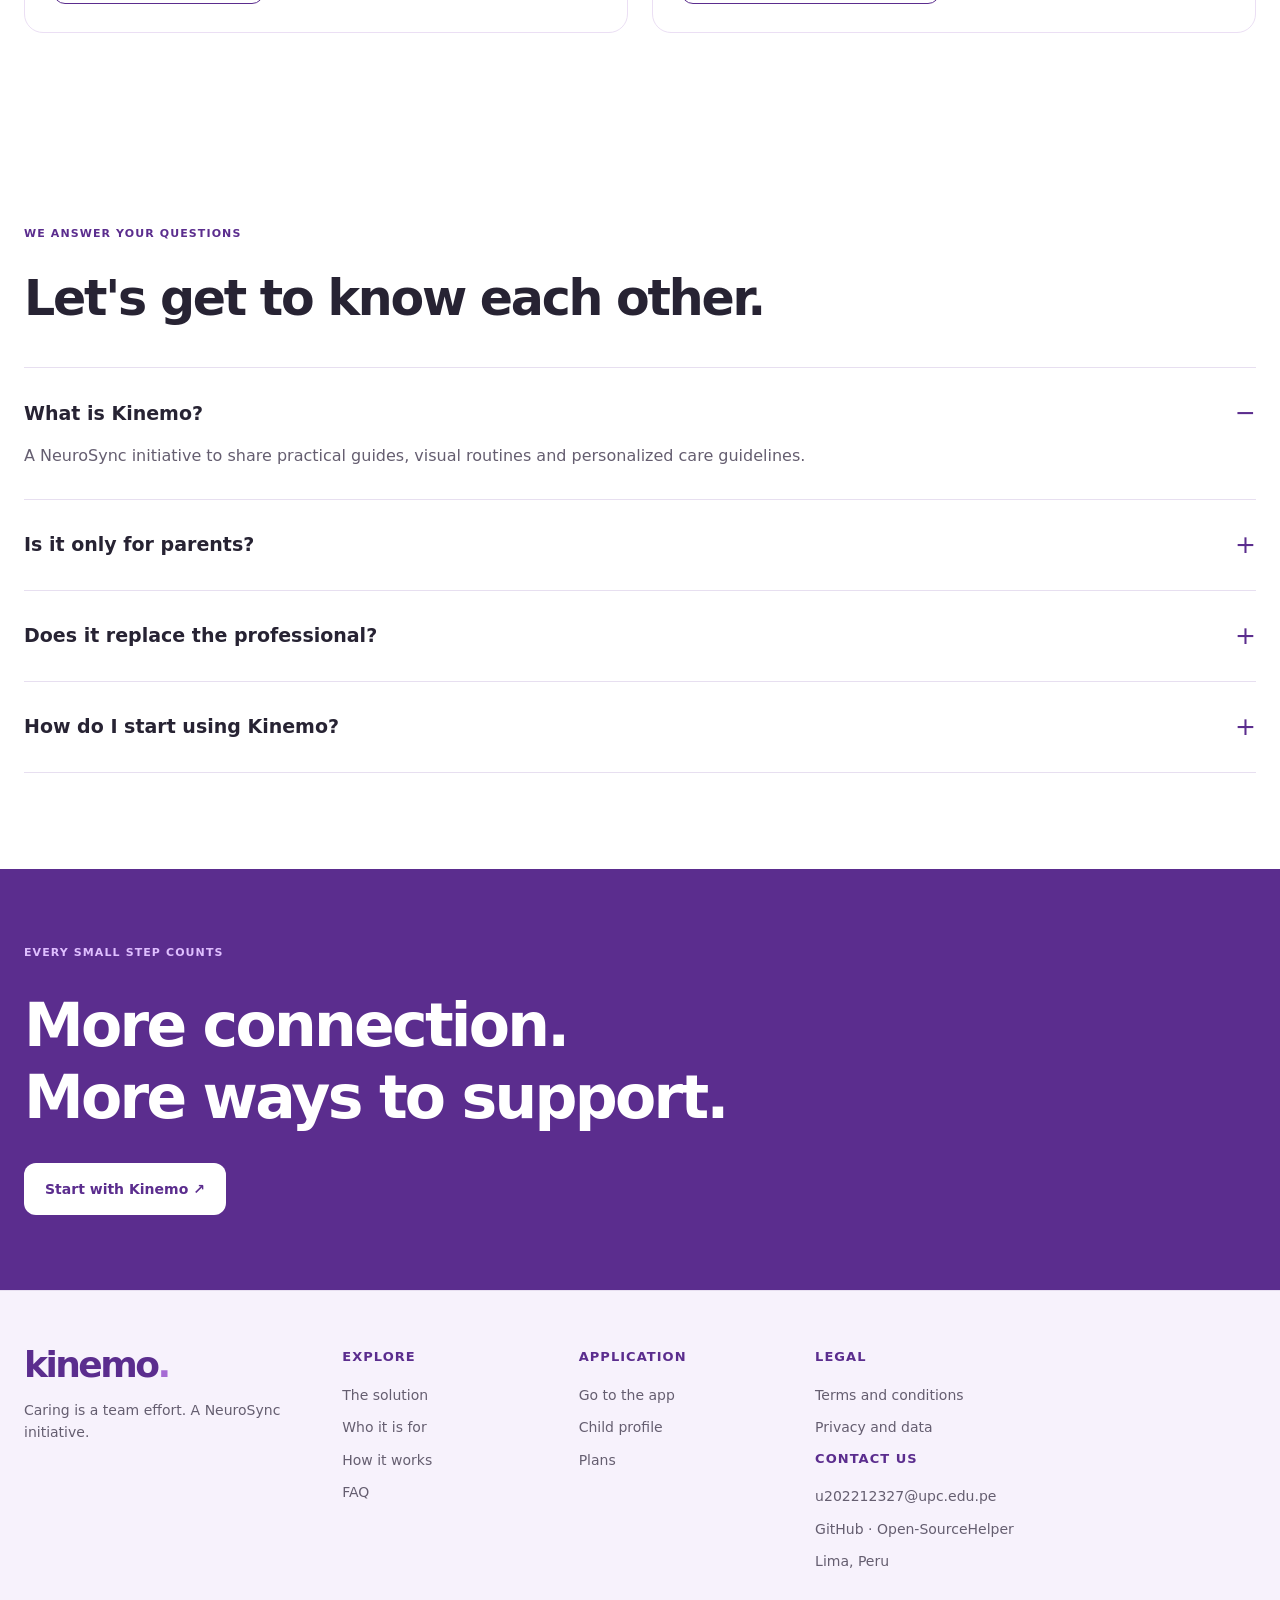
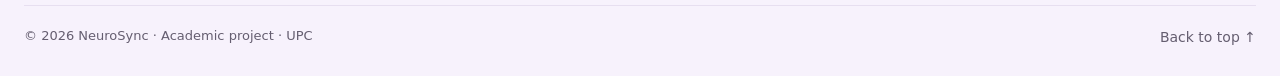
==== commit 8bd1c183: "feat(landing): add privacy policy link to footer" ====
--- a/index.html
+++ b/index.html
@@ -67,7 +67,7 @@
       <div class="footer-brand"><a class="logo" href="#home">kinemo<span>.</span></a><p data-i18n="footer.tagline">Cuidar es un trabajo en equipo. Una iniciativa de NeuroSync.</p></div>
       <nav class="footer-column" aria-label="Secciones" data-i18n-aria="aria.sections"><h3 data-i18n="footer.explore">Explora</h3><a href="#solution" data-i18n="nav.solution">La solución</a><a href="#audience" data-i18n="nav.audience">Para quién</a><a href="#how-it-works" data-i18n="nav.howItWorks">Cómo funciona</a><a href="#faq" data-i18n="nav.faq">Preguntas</a></nav>
       <nav class="footer-column" aria-label="Aplicación" data-i18n-aria="aria.application"><h3 data-i18n="footer.application">Aplicación</h3><a href="https://kinemo-neurosync.web.app" data-i18n="footer.app">Ir a la aplicación</a><a href="https://kinemo-neurosync.web.app/child-profile" data-i18n="footer.childProfile">Perfil del niño</a><a href="https://kinemo-neurosync.web.app/subscription-payment/plans" data-i18n="footer.plans">Planes</a></nav>
-      <nav class="footer-column" aria-label="Legal" data-i18n-aria="aria.legal"><h3 data-i18n="footer.legal">Legal</h3><a href="terms.html" data-i18n="footer.terms">Términos y condiciones</a><a href="terms.html#privacy" data-i18n="footer.privacy">Privacidad y datos</a></nav>
+      <nav class="footer-column" aria-label="Legal" data-i18n-aria="aria.legal"><h3 data-i18n="footer.legal">Legal</h3><a href="terms.html" data-i18n="footer.terms">Términos y condiciones</a><a href="privacy.html" data-i18n="footer.privacy"> Privacidad y datos </a>
       <div class="footer-column" id="contact"><h3 data-i18n="footer.contact">Contáctanos</h3><a href="mailto:u202212327@upc.edu.pe">u202212327@upc.edu.pe</a><a href="https://github.com/Open-SourceHelper" target="_blank" rel="noopener">GitHub · Open-SourceHelper</a><p data-i18n="footer.location">Lima, Perú</p></div>
     </div>
     <div class="wrap footer-bottom"><p data-i18n="footer.copyright">© 2026 NeuroSync · Proyecto académico · UPC</p><a href="#home" class="back-top" data-i18n="footer.backTop">Volver arriba ↑</a></div>
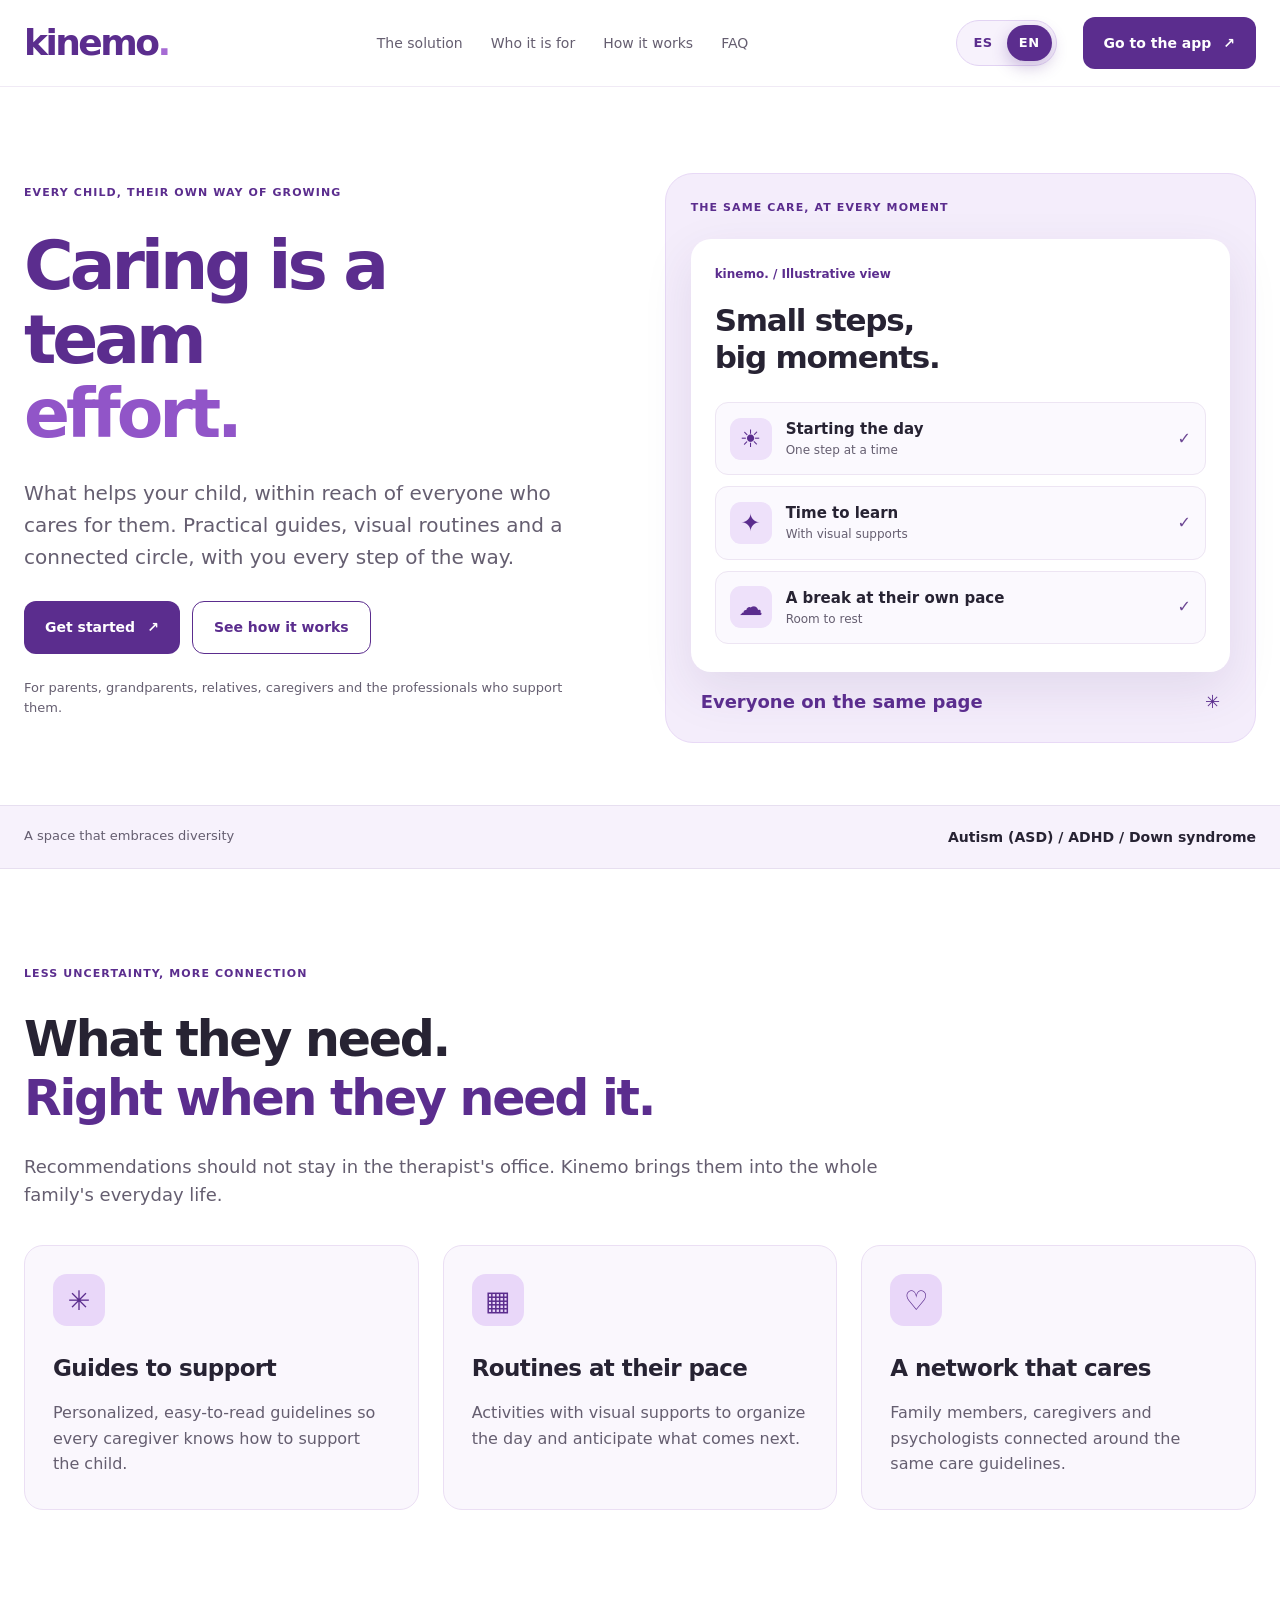
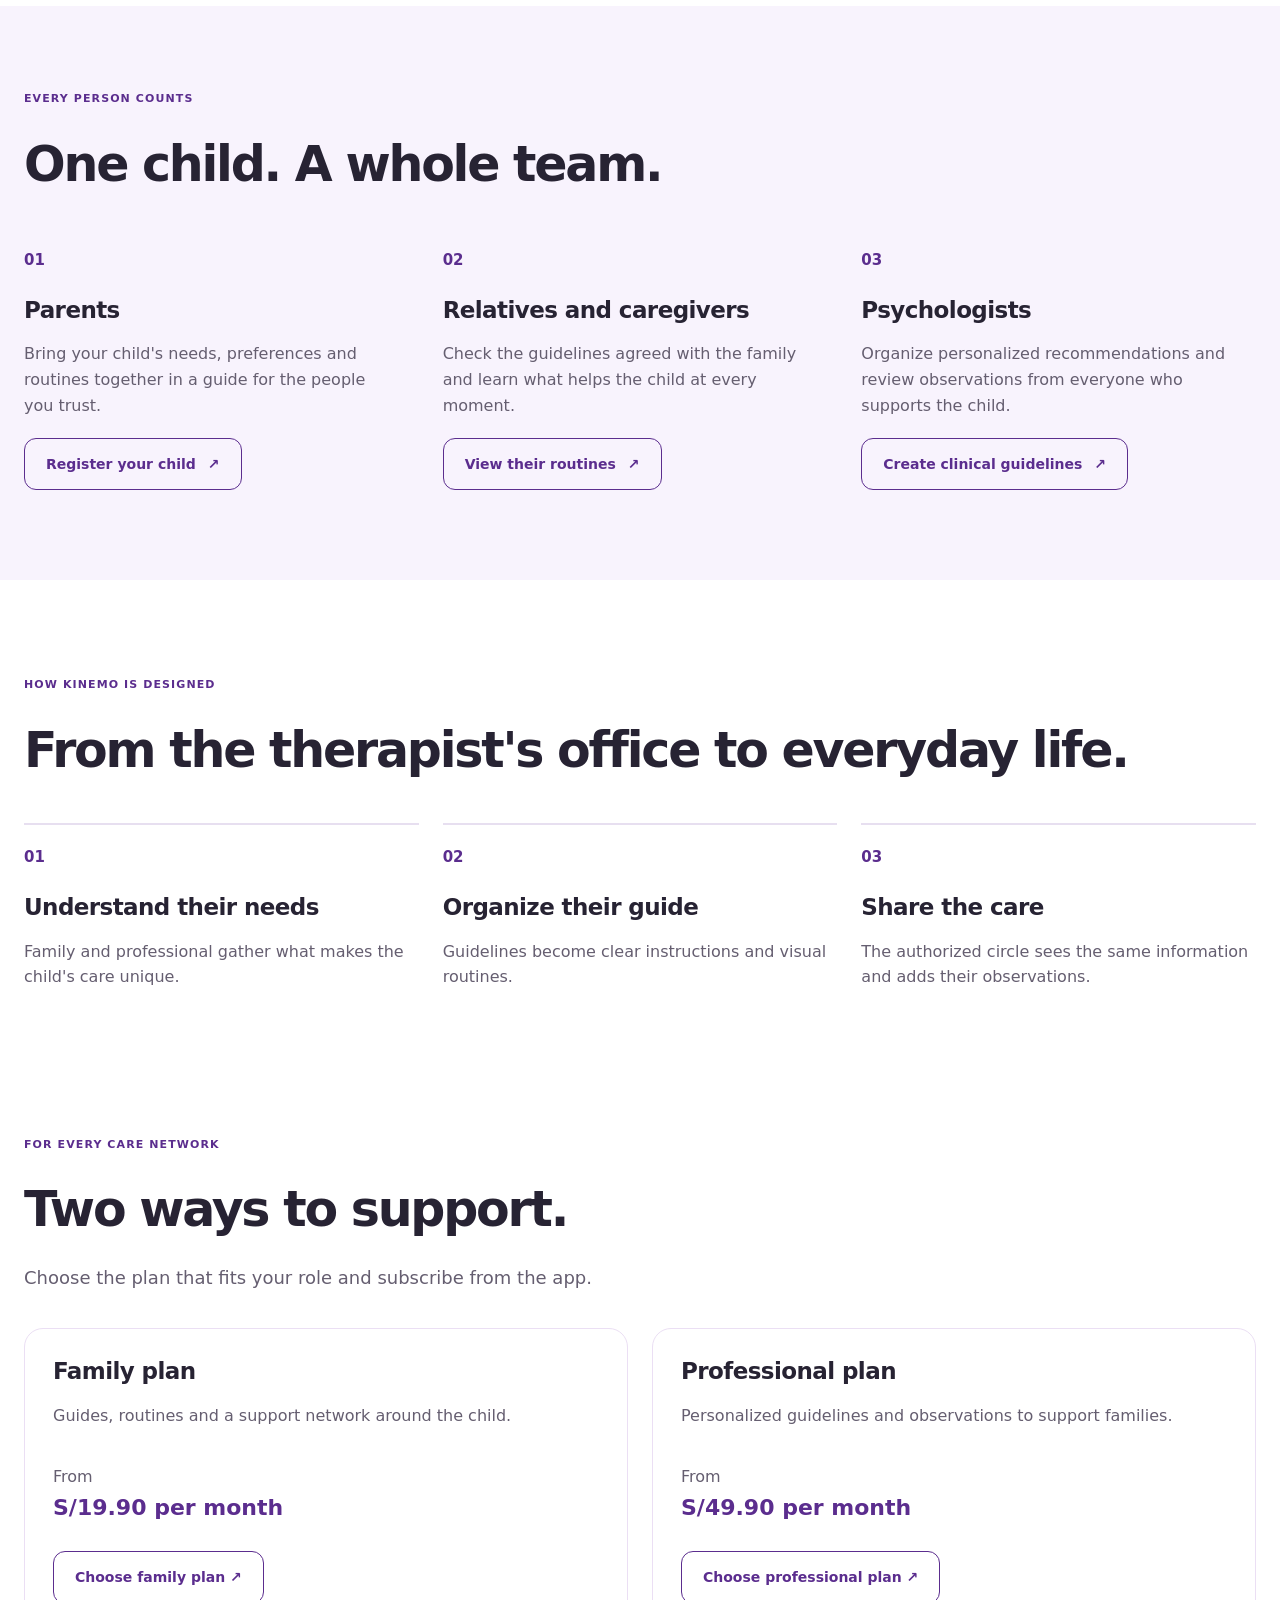
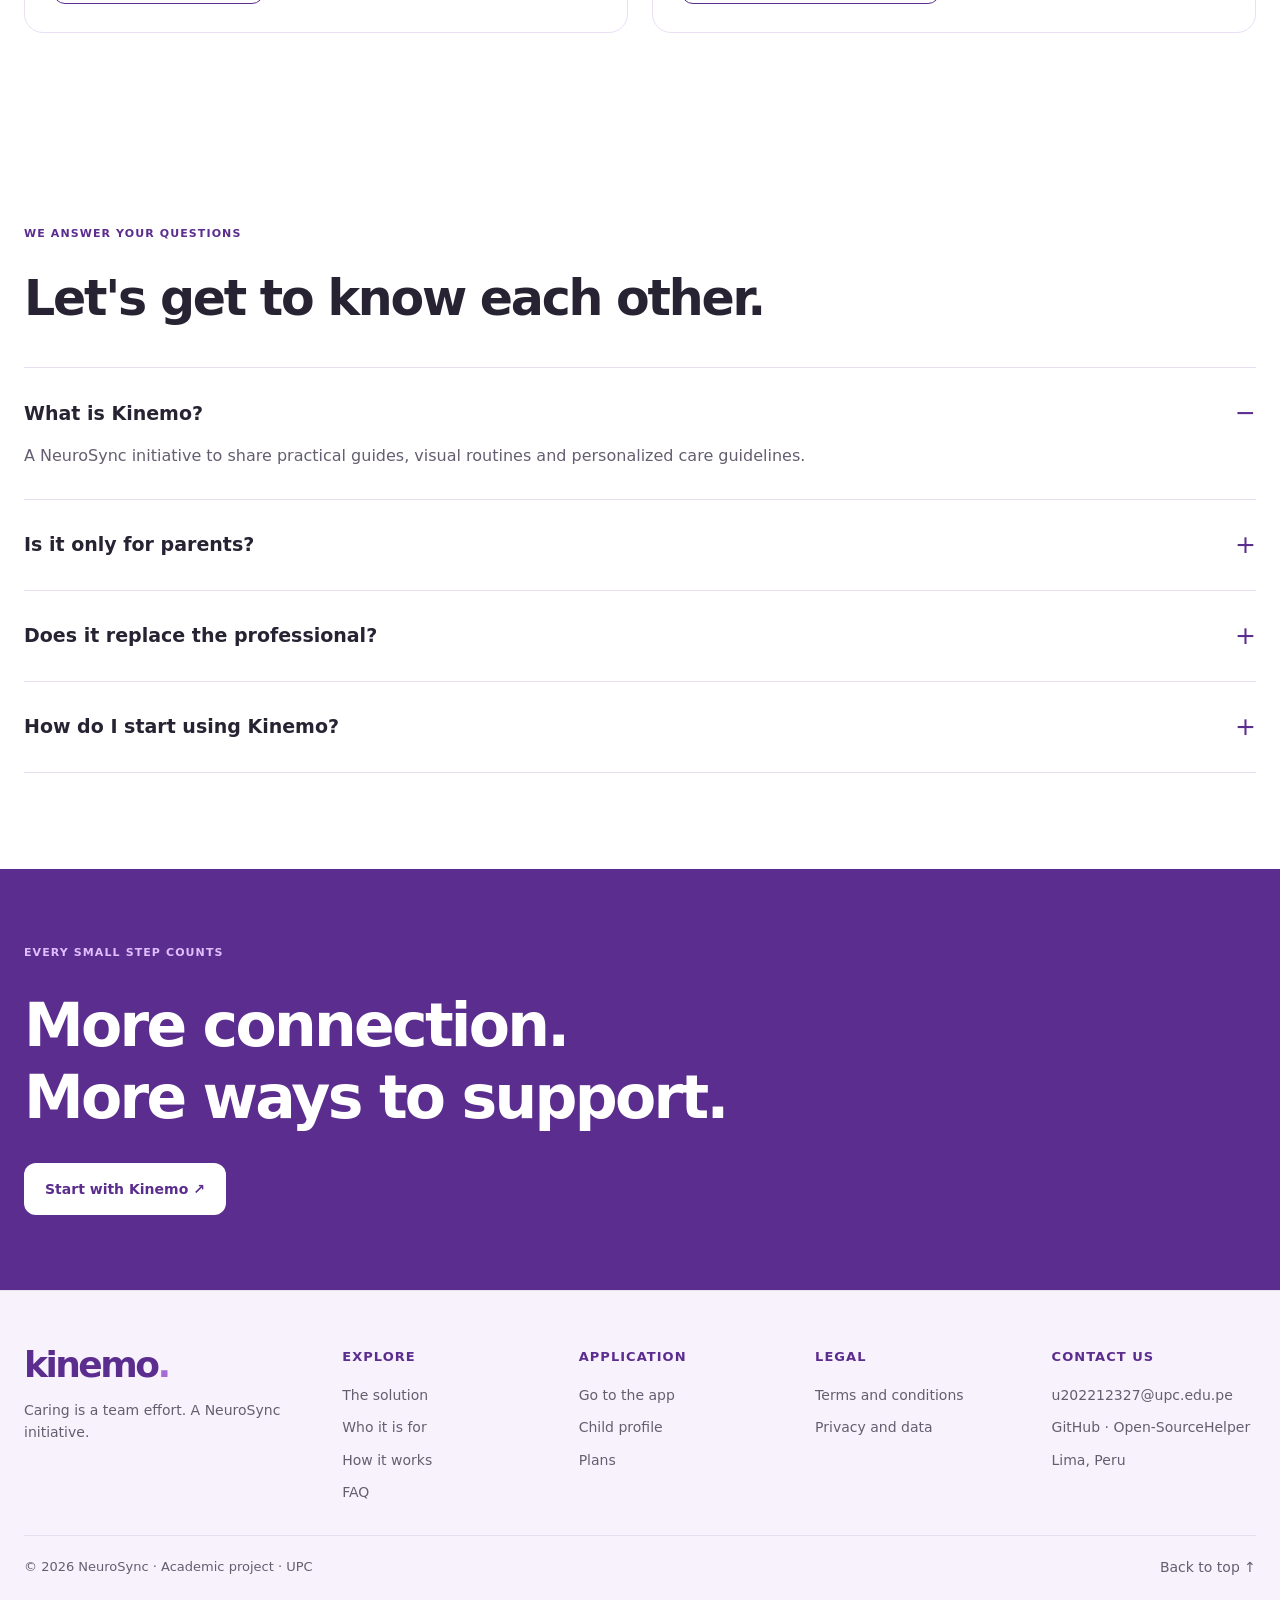
==== commit 08d5f560: "fix(landing): correct index page structure and content" ====
--- a/index.html
+++ b/index.html
@@ -67,7 +67,7 @@
       <div class="footer-brand"><a class="logo" href="#home">kinemo<span>.</span></a><p data-i18n="footer.tagline">Cuidar es un trabajo en equipo. Una iniciativa de NeuroSync.</p></div>
       <nav class="footer-column" aria-label="Secciones" data-i18n-aria="aria.sections"><h3 data-i18n="footer.explore">Explora</h3><a href="#solution" data-i18n="nav.solution">La solución</a><a href="#audience" data-i18n="nav.audience">Para quién</a><a href="#how-it-works" data-i18n="nav.howItWorks">Cómo funciona</a><a href="#faq" data-i18n="nav.faq">Preguntas</a></nav>
       <nav class="footer-column" aria-label="Aplicación" data-i18n-aria="aria.application"><h3 data-i18n="footer.application">Aplicación</h3><a href="https://kinemo-neurosync.web.app" data-i18n="footer.app">Ir a la aplicación</a><a href="https://kinemo-neurosync.web.app/child-profile" data-i18n="footer.childProfile">Perfil del niño</a><a href="https://kinemo-neurosync.web.app/subscription-payment/plans" data-i18n="footer.plans">Planes</a></nav>
-      <nav class="footer-column" aria-label="Legal" data-i18n-aria="aria.legal"><h3 data-i18n="footer.legal">Legal</h3><a href="terms.html" data-i18n="footer.terms">Términos y condiciones</a><a href="privacy.html" data-i18n="footer.privacy"> Privacidad y datos </a>
+      <nav class="footer-column" aria-label="Legal" data-i18n-aria="aria.legal"><h3 data-i18n="footer.legal">Legal</h3><a href="terms.html" data-i18n="footer.terms">Términos y condiciones</a><a href="privacy.html" data-i18n="footer.privacy"> Privacidad y datos </a></nav>
       <div class="footer-column" id="contact"><h3 data-i18n="footer.contact">Contáctanos</h3><a href="mailto:u202212327@upc.edu.pe">u202212327@upc.edu.pe</a><a href="https://github.com/Open-SourceHelper" target="_blank" rel="noopener">GitHub · Open-SourceHelper</a><p data-i18n="footer.location">Lima, Perú</p></div>
     </div>
     <div class="wrap footer-bottom"><p data-i18n="footer.copyright">© 2026 NeuroSync · Proyecto académico · UPC</p><a href="#home" class="back-top" data-i18n="footer.backTop">Volver arriba ↑</a></div>
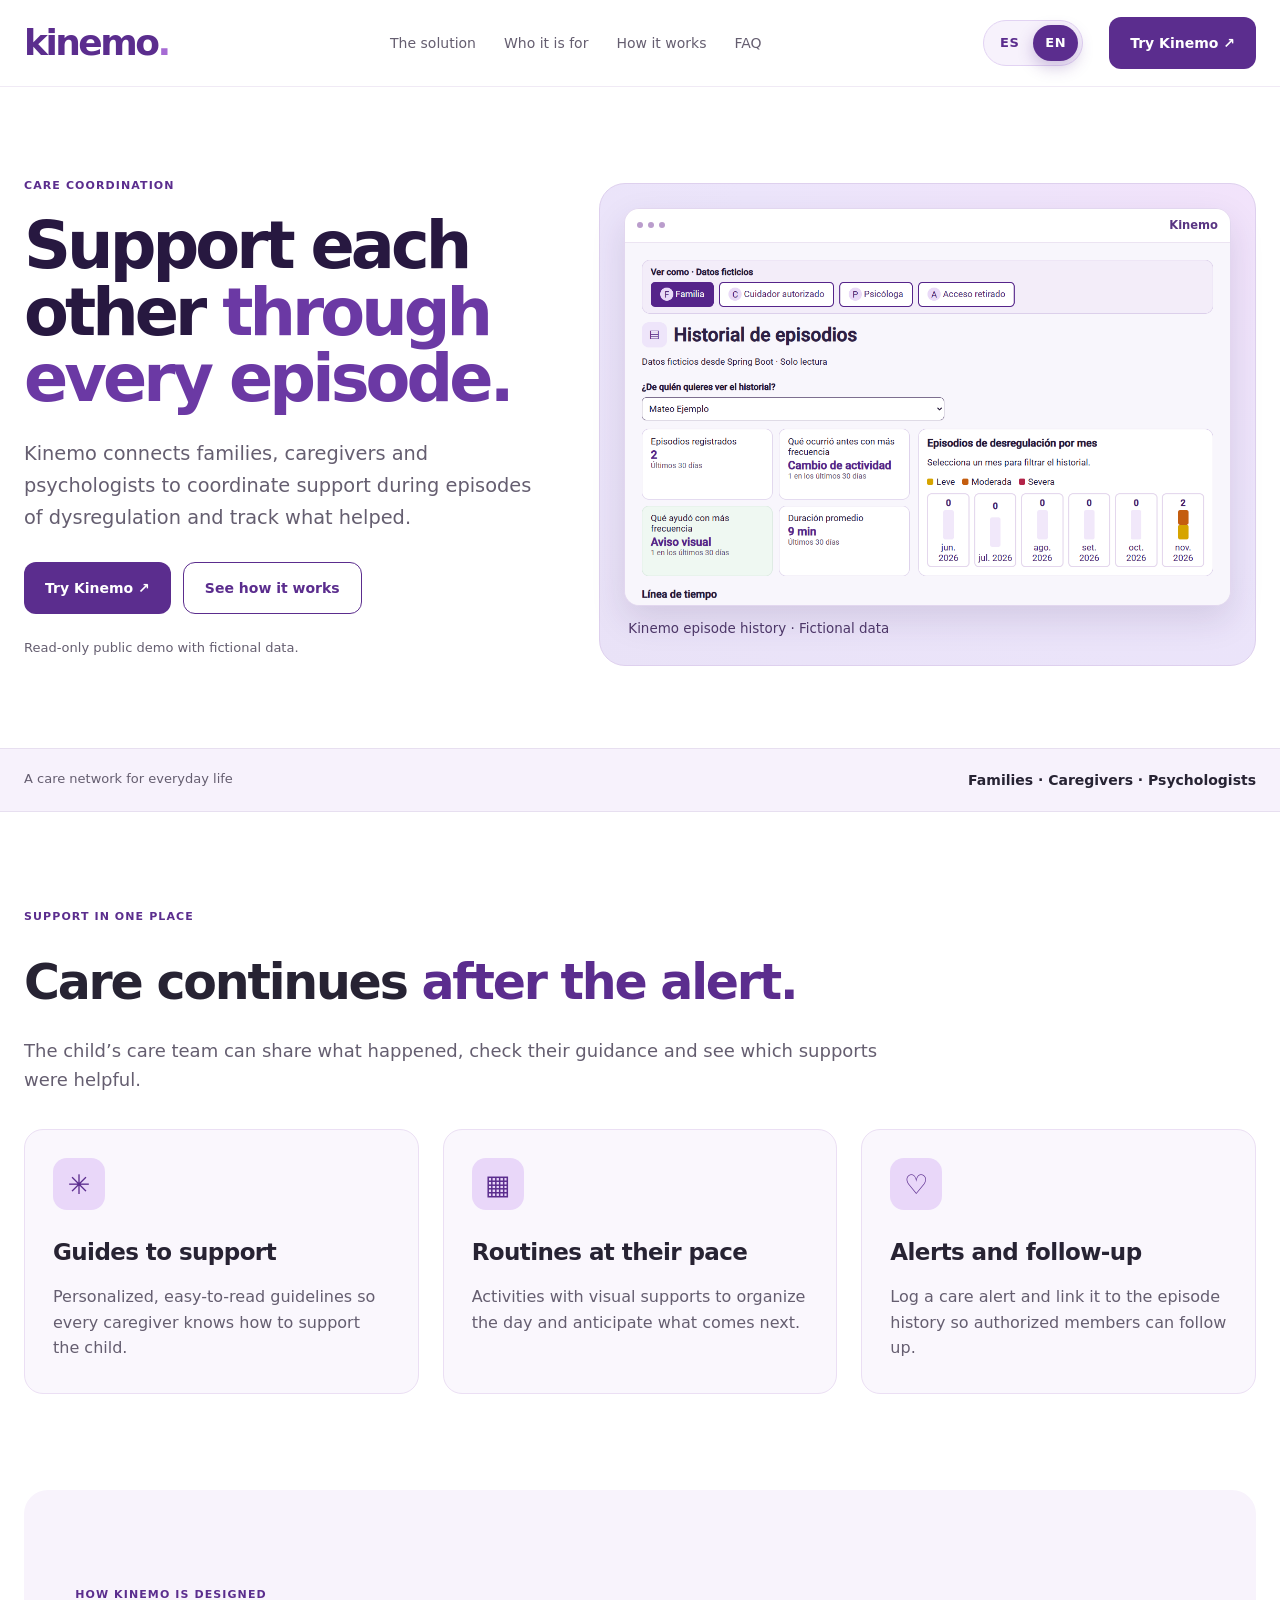
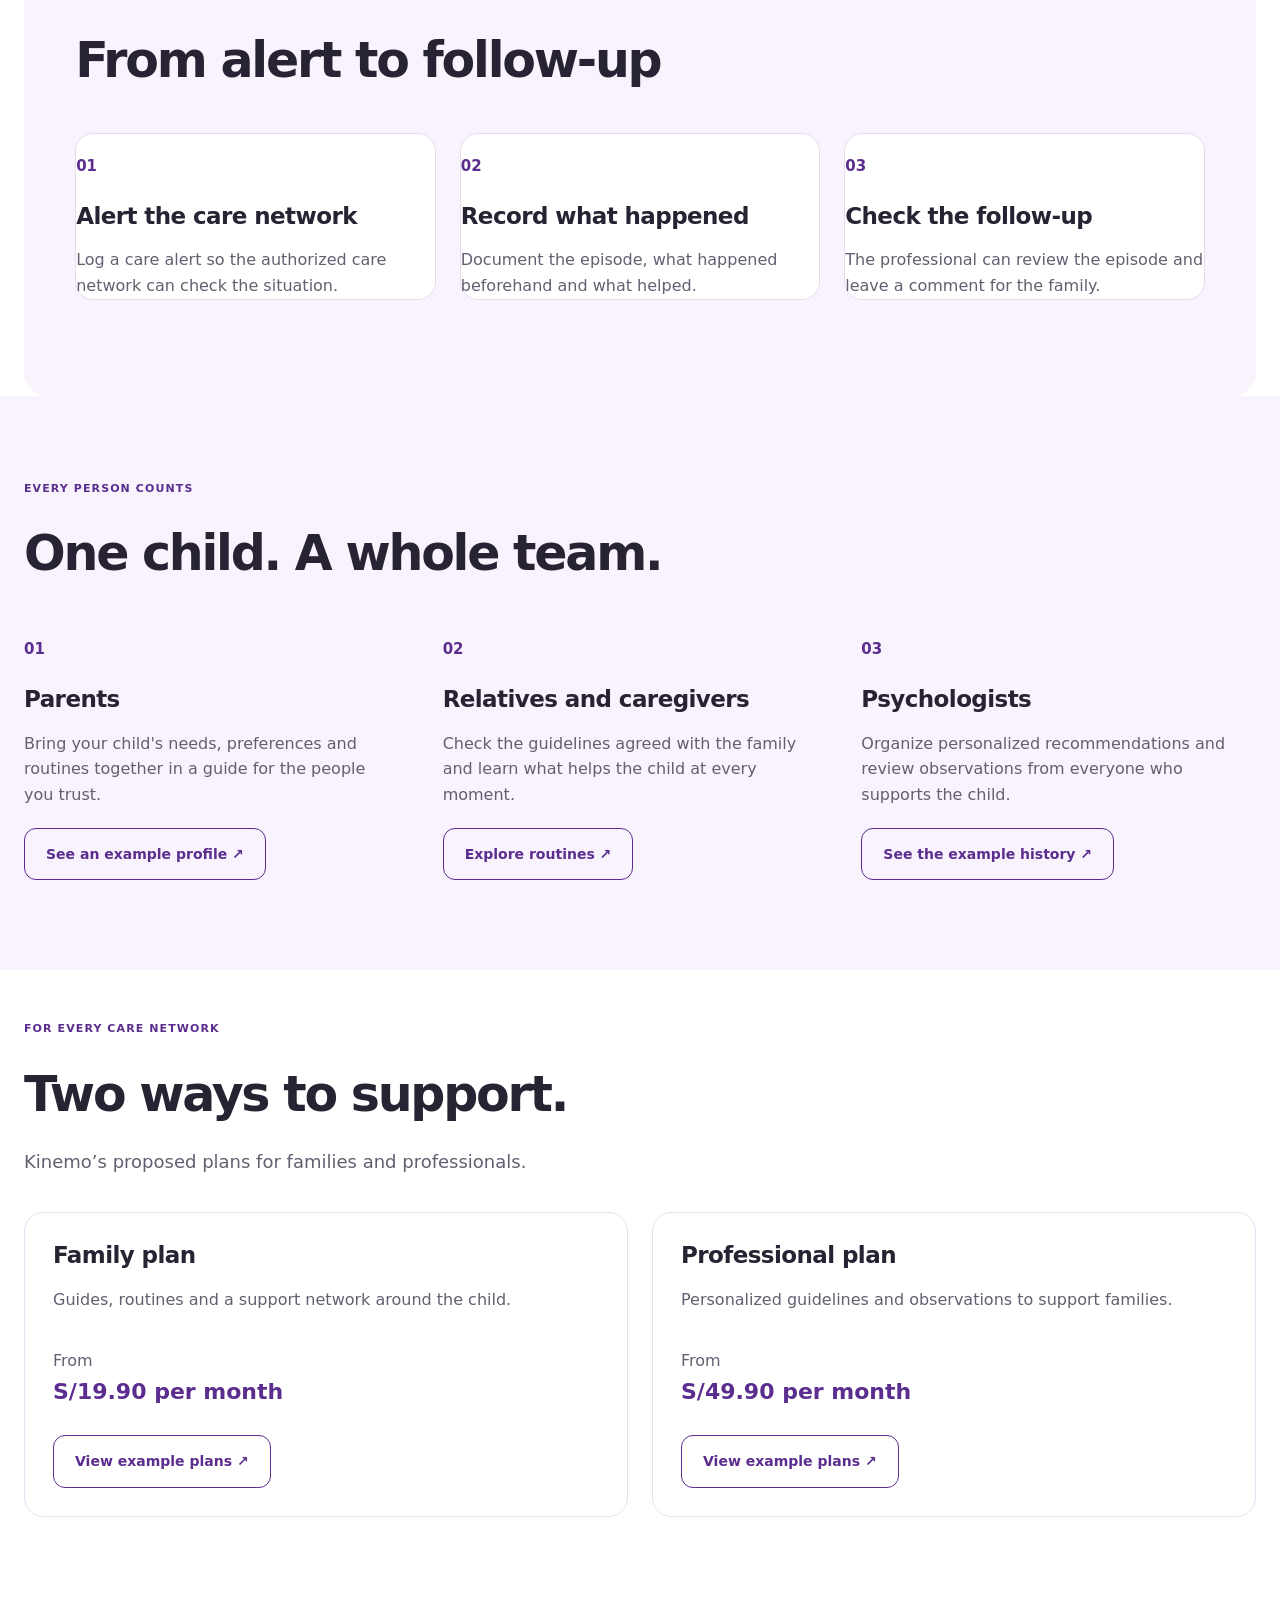
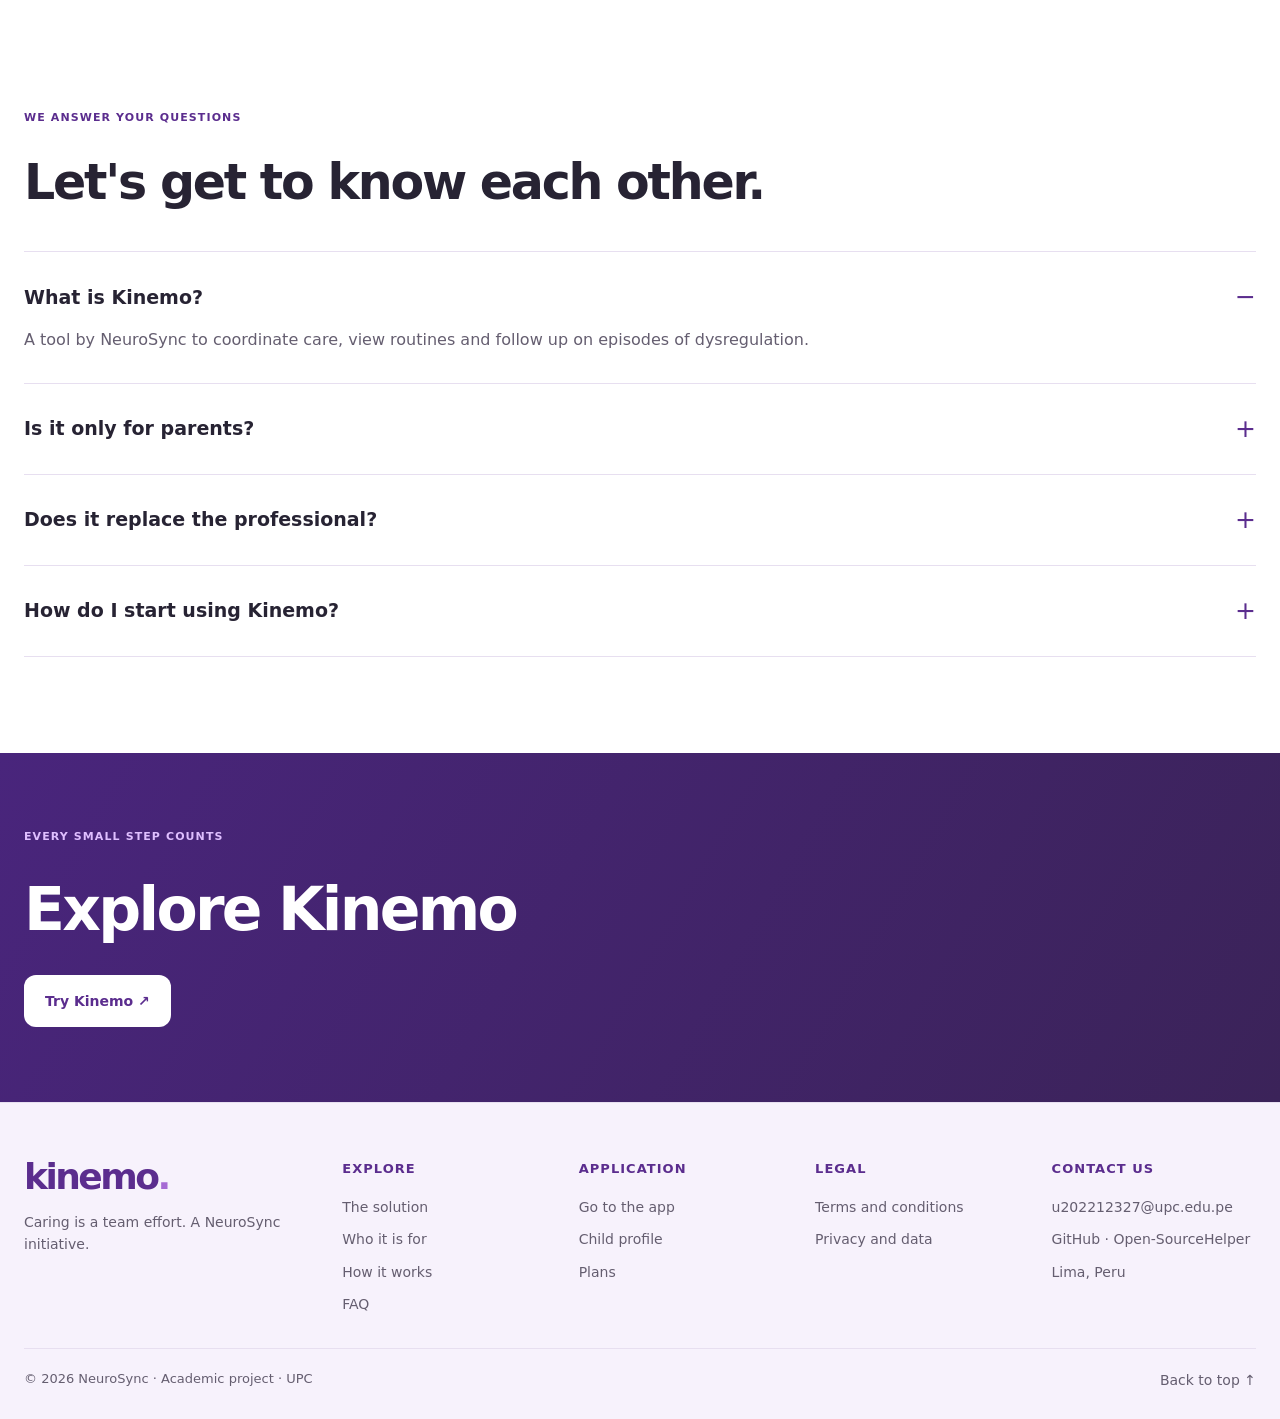
==== commit 06d049f9: "feat(landing): redesign Kinemo and connect the Render demo" ====
--- a/index.html
+++ b/index.html
@@ -4,10 +4,10 @@
   <meta charset="UTF-8" />
   <meta name="viewport" content="width=device-width, initial-scale=1" />
   <meta name="theme-color" content="#5b2d8e" />
-  <meta name="description" content="Conoce Kinemo, una iniciativa de NeuroSync que conecta a familias, cuidadores y profesionales alrededor del cuidado de cada niño." />
+  <meta name="description" content="Kinemo ayuda a familias, cuidadores y psicólogos a coordinar el cuidado, registrar episodios de desregulación y consultar qué ayudó." />
   <meta name="keywords" content="Kinemo, NeuroSync, autismo, TEA, TDAH, síndrome de Down, rutinas visuales, guías de cuidado, psicólogos, cuidadores, red de cuidado" />
   <meta name="author" content="NeuroSync" />
-  <title>Kinemo · Cuidar es un trabajo en equipo</title>
+  <title>Kinemo · Coordina el cuidado y el seguimiento</title>
   <link rel="stylesheet" href="styles.css" />
   <script src="translations.js" defer></script>
   <script src="i18n.js" defer></script>
@@ -18,56 +18,54 @@
   <header class="header" id="home"><div class="wrap header-inner">
     <a href="#home" class="logo" aria-label="Kinemo, ir al inicio" data-i18n-aria="aria.home">kinemo<span>.</span></a>
     <button class="menu-toggle" type="button" aria-label="Abrir menú" data-i18n-aria="menu.open" aria-controls="main-nav" aria-expanded="false"><span></span><span></span><span></span></button>
-    <nav class="nav" id="main-nav" aria-label="Navegación principal" data-i18n-aria="aria.mainNav"><a href="#solution" data-i18n="nav.solution">La solución</a><a href="#audience" data-i18n="nav.audience">Para quién</a><a href="#how-it-works" data-i18n="nav.howItWorks">Cómo funciona</a><a href="#faq" data-i18n="nav.faq">Preguntas</a><a class="nav-app" href="https://kinemo-neurosync.web.app" data-i18n="nav.app">Ir a la aplicación ↗</a></nav>
+    <nav class="nav" id="main-nav" aria-label="Navegación principal" data-i18n-aria="aria.mainNav"><a href="#solution" data-i18n="nav.solution">La solución</a><a href="#audience" data-i18n="nav.audience">Para quién</a><a href="#how-it-works" data-i18n="nav.howItWorks">Cómo funciona</a><a href="#faq" data-i18n="nav.faq">Preguntas</a><a class="nav-app" href="https://frontend-application-1.onrender.com/login?returnUrl=%2Fobservations" data-i18n="nav.app">Probar Kinemo ↗</a></nav>
     <div class="lang-switch" role="group" aria-label="Idioma" data-i18n-aria="lang.label"><button type="button" data-lang="es" aria-pressed="true" lang="es">ES</button><button type="button" data-lang="en" aria-pressed="false" lang="en">EN</button></div>
-    <a class="btn btn-primary header-cta" href="https://kinemo-neurosync.web.app" data-i18n="cta.app">Ir a la aplicación <span aria-hidden="true">↗</span></a>
+    <a class="btn btn-primary header-cta" href="https://frontend-application-1.onrender.com/login?returnUrl=%2Fobservations" data-i18n="cta.app">Probar Kinemo ↗</a>
   </div></header>
   <main id="main-content">
     <section class="hero wrap" aria-labelledby="hero-title"><div class="hero-copy">
-      <p class="eyebrow" data-i18n="hero.eyebrow">CADA NIÑO, SU PROPIA FORMA DE CRECER</p>
-      <h1 id="hero-title" data-i18n="hero.title">Cuidar es un<br>trabajo en<br><em>equipo.</em></h1>
-      <p class="lead" data-i18n="hero.lead">Lo que ayuda a tu hijo, al alcance de quienes lo cuidan. Guías prácticas, rutinas visuales y un entorno conectado, contigo en cada paso.</p>
-      <div class="hero-actions"><a class="btn btn-primary" href="https://kinemo-neurosync.web.app" data-i18n="hero.start">Empieza ahora <span aria-hidden="true">↗</span></a><a class="btn btn-secondary" href="#how-it-works" data-i18n="hero.discover">Descubre cómo funciona</a></div>
-      <p class="small-note" data-i18n="hero.note">Para padres, abuelos, tíos, cuidadores y profesionales que acompañan.</p>
-    </div><div class="hero-visual" aria-label="Vista ilustrativa de las rutinas que propone Kinemo" data-i18n-aria="aria.visual">
-      <p class="eyebrow" data-i18n="visual.eyebrow">UN MISMO CUIDADO, EN CADA MOMENTO</p>
-      <div class="mockup"><div class="mockup-tag" data-i18n="visual.tag">kinemo. / Vista ilustrativa</div>
-      <h2 data-i18n="visual.title">Pequeños pasos,<br>grandes momentos.</h2>
-      <div class="routine"><span class="routine-icon">☀</span><div><strong data-i18n="visual.step1.title">Empezamos el día</strong><small data-i18n="visual.step1.text">Un paso a la vez</small></div><span class="done" aria-label="Completado" data-i18n-aria="aria.completed">✓</span></div>
-      <div class="routine"><span class="routine-icon">✦</span><div><strong data-i18n="visual.step2.title">Tiempo de aprender</strong><small data-i18n="visual.step2.text">Con sus apoyos visuales</small></div><span class="done" aria-label="Completado" data-i18n-aria="aria.completed">✓</span></div>
-      <div class="routine"><span class="routine-icon">☁</span><div><strong data-i18n="visual.step3.title">Una pausa a su ritmo</strong><small data-i18n="visual.step3.text">Espacio para descansar</small></div><span class="done" aria-label="Completado" data-i18n-aria="aria.completed">✓</span></div>
-      </div><div class="visual-footer" data-i18n="visual.footer">Todos en la misma página <span aria-hidden="true">✳</span></div>
-    </div></section>
-    <div class="stripe"><div class="wrap stripe-inner"><span data-i18n="stripe.text">Un espacio para acompañar la diversidad</span><strong data-i18n="stripe.conditions">Autismo (TEA) / TDAH / Síndrome de Down</strong></div></div>
-    <section class="section wrap" id="solution" aria-labelledby="solution-title"><p class="eyebrow" data-i18n="solution.eyebrow">MENOS INCERTIDUMBRE, MÁS CONEXIÓN</p><h2 id="solution-title" data-i18n="solution.title">Lo que necesitan.<br><span>Justo cuando lo necesitan.</span></h2><p class="section-intro" data-i18n="solution.intro">Las recomendaciones no deberían quedarse en el consultorio. Kinemo propone llevarlas al día a día de toda la familia.</p><div class="cards three">
+      <p class="eyebrow" data-i18n="hero.eyebrow">COORDINACIÓN DEL CUIDADO</p>
+      <h1 id="hero-title" data-i18n="hero.title">Acompañen juntos <em>cada episodio.</em></h1>
+      <p class="lead" data-i18n="hero.lead">Kinemo reúne a familias, cuidadores y psicólogos para coordinar el apoyo durante episodios de desregulación y dar seguimiento a lo que ayudó.</p>
+      <div class="hero-actions"><a class="btn btn-primary" href="https://frontend-application-1.onrender.com/login?returnUrl=%2Fobservations" data-i18n="hero.start">Probar Kinemo ↗</a><a class="btn btn-secondary" href="#how-it-works" data-i18n="hero.discover">Ver cómo funciona</a></div>
+      <p class="small-note" data-i18n="hero.note">Demo pública con datos ficticios y de solo lectura.</p>
+    </div><figure class="hero-visual product-preview" data-i18n-aria="aria.visual" aria-label="Captura del historial de episodios de Kinemo">
+      <div class="preview-frame">
+        <div class="preview-chrome" aria-hidden="true"><span></span><span></span><span></span><b>Kinemo</b></div>
+        <img src="historial-kinemo.png" alt="" width="1152" height="690" fetchpriority="high" />
+      </div>
+      <figcaption data-i18n="preview.caption">Historial de episodios de Kinemo · Datos ficticios</figcaption>
+    </figure></section>
+    <div class="stripe"><div class="wrap stripe-inner"><span data-i18n="stripe.text">Una red de cuidado para el día a día</span><strong data-i18n="stripe.conditions">Familias · Cuidadores · Psicólogos</strong></div></div>
+    <section class="section wrap" id="solution" aria-labelledby="solution-title"><p class="eyebrow" data-i18n="solution.eyebrow">EL APOYO, EN UN SOLO LUGAR</p><h2 id="solution-title" data-i18n="solution.title">El cuidado continúa <span>después de la alerta.</span></h2><p class="section-intro" data-i18n="solution.intro">Quienes acompañan al niño pueden compartir qué pasó, consultar las pautas y reconocer qué apoyos le resultaron útiles.</p><div class="cards three">
       <article class="feature card"><div class="icon-card">✳</div><h3 data-i18n="solution.guides.title">Guías para acompañar</h3><p data-i18n="solution.guides.text">Pautas personalizadas y fáciles de consultar para que cada cuidador conozca cómo apoyar al niño.</p></article>
       <article class="feature card"><div class="icon-card">▦</div><h3 data-i18n="solution.routines.title">Rutinas a su ritmo</h3><p data-i18n="solution.routines.text">Actividades con apoyos visuales para organizar el día y anticipar lo que viene.</p></article>
-      <article class="feature card"><div class="icon-card">♡</div><h3 data-i18n="solution.network.title">Una red que acompaña</h3><p data-i18n="solution.network.text">Familiares, cuidadores y psicólogos conectados alrededor de las mismas pautas de cuidado.</p></article>
+      <article class="feature card"><div class="icon-card">♡</div><h3 data-i18n="solution.network.title">Alertas y seguimiento</h3><p data-i18n="solution.network.text">Registra una alerta de cuidado y vincula lo ocurrido al historial para que la red autorizada pueda darle seguimiento.</p></article>
     </div></section>
+    <section class="section wrap" id="how-it-works"><p class="eyebrow" data-i18n="how.eyebrow">ASÍ ESTÁ PENSADO KINEMO</p><h2 data-i18n="how.title">De la alerta al seguimiento</h2><div class="cards three steps"><article><span class="number">01</span><h3 data-i18n="how.step1.title">Avisa a la red de cuidado</h3><p data-i18n="how.step1.text">Registra una alerta de cuidado para que la red autorizada pueda consultar la situación.</p></article><article><span class="number">02</span><h3 data-i18n="how.step2.title">Registra lo ocurrido</h3><p data-i18n="how.step2.text">Documenta el episodio, qué pasó antes y qué apoyos ayudaron.</p></article><article><span class="number">03</span><h3 data-i18n="how.step3.title">Consulta el seguimiento</h3><p data-i18n="how.step3.text">El profesional puede revisar el episodio y dejar un comentario para la familia.</p></article></div></section>
     <section class="people-section" id="audience"><div class="wrap"><p class="eyebrow" data-i18n="audience.eyebrow">CADA PERSONA CUENTA</p><h2 data-i18n="audience.title">Un niño. Todo un equipo.</h2><div class="cards three profiles">
-      <article><span class="number">01</span><h3 data-i18n="audience.parents.title">Padres y madres</h3><p data-i18n="audience.parents.text">Reúne las necesidades, preferencias y rutinas de tu hijo en una guía para las personas de tu confianza.</p><a class="btn btn-secondary segment-cta" href="https://kinemo-neurosync.web.app/child-profile" data-i18n="audience.parents.cta">Registra a tu hijo <span aria-hidden="true">↗</span></a></article>
-      <article><span class="number">02</span><h3 data-i18n="audience.caregivers.title">Familiares y cuidadores</h3><p data-i18n="audience.caregivers.text">Consulta las pautas acordadas con la familia y conoce lo que ayuda al niño en cada momento.</p><a class="btn btn-secondary segment-cta" href="https://kinemo-neurosync.web.app/routine-activity/routines" data-i18n="audience.caregivers.cta">Consulta sus rutinas <span aria-hidden="true">↗</span></a></article>
-      <article><span class="number">03</span><h3 data-i18n="audience.psychologists.title">Psicólogos</h3><p data-i18n="audience.psychologists.text">Organiza recomendaciones personalizadas y conoce las observaciones de quienes acompañan al niño.</p><a class="btn btn-secondary segment-cta" href="https://kinemo-neurosync.web.app/clinical-guidance" data-i18n="audience.psychologists.cta">Crea pautas clínicas <span aria-hidden="true">↗</span></a></article>
+      <article><span class="number">01</span><h3 data-i18n="audience.parents.title">Padres y madres</h3><p data-i18n="audience.parents.text">Reúne las necesidades, preferencias y rutinas de tu hijo en una guía para las personas de tu confianza.</p><a class="btn btn-secondary segment-cta" href="https://frontend-application-1.onrender.com/login?returnUrl=%2Fchild-profile" data-i18n="audience.parents.cta">Ver un perfil de ejemplo ↗</a></article>
+      <article><span class="number">02</span><h3 data-i18n="audience.caregivers.title">Familiares y cuidadores</h3><p data-i18n="audience.caregivers.text">Consulta las pautas acordadas con la familia y conoce lo que ayuda al niño en cada momento.</p><a class="btn btn-secondary segment-cta" href="https://frontend-application-1.onrender.com/login?returnUrl=%2Fclinical-guidance-routine-management%2Froutines" data-i18n="audience.caregivers.cta">Explorar rutinas ↗</a></article>
+      <article><span class="number">03</span><h3 data-i18n="audience.psychologists.title">Psicólogos</h3><p data-i18n="audience.psychologists.text">Organiza recomendaciones personalizadas y conoce las observaciones de quienes acompañan al niño.</p><a class="btn btn-secondary segment-cta" href="https://frontend-application-1.onrender.com/login?returnUrl=%2Fobservations" data-i18n="audience.psychologists.cta">Ver el historial de ejemplo ↗</a></article>
     </div></div></section>
-    <section class="section wrap" id="how-it-works"><p class="eyebrow" data-i18n="how.eyebrow">ASÍ ESTÁ PENSADO KINEMO</p><h2 data-i18n="how.title">Del consultorio a la vida cotidiana.</h2><div class="cards three steps"><article><span class="number">01</span><h3 data-i18n="how.step1.title">Conoce sus necesidades</h3><p data-i18n="how.step1.text">Familia y profesional reúnen lo que hace único el cuidado del niño.</p></article><article><span class="number">02</span><h3 data-i18n="how.step2.title">Organiza su guía</h3><p data-i18n="how.step2.text">Las pautas se convierten en instrucciones claras y rutinas visuales.</p></article><article><span class="number">03</span><h3 data-i18n="how.step3.title">Comparte el cuidado</h3><p data-i18n="how.step3.text">El entorno autorizado consulta la misma información y aporta sus observaciones.</p></article></div></section>
-    <section class="section wrap plans" id="plans"><p class="eyebrow" data-i18n="plans.eyebrow">PARA CADA RED DE CUIDADO</p><h2 data-i18n="plans.title">Dos formas de acompañar.</h2><p class="section-intro" data-i18n="plans.intro">Elige la modalidad que se adapta a tu rol y suscríbete desde la aplicación.</p><div class="cards two">
-      <article class="plan card"><h3 data-i18n="plans.family.title">Plan familiar</h3><p data-i18n="plans.family.text">Guías, rutinas y una red de apoyo alrededor del niño.</p><p class="price" data-i18n="plans.family.price">Desde <strong>S/19.90 al mes</strong></p><a class="btn btn-secondary" href="https://kinemo-neurosync.web.app/subscription-payment/plans" data-i18n="plans.family.cta">Elegir plan familiar ↗</a></article>
-      <article class="plan card"><h3 data-i18n="plans.professional.title">Plan profesional</h3><p data-i18n="plans.professional.text">Pautas personalizadas y observaciones para acompañar a las familias.</p><p class="price" data-i18n="plans.professional.price">Desde <strong>S/49.90 al mes</strong></p><a class="btn btn-secondary" href="https://kinemo-neurosync.web.app/subscription-payment/plans" data-i18n="plans.professional.cta">Elegir plan profesional ↗</a></article>
+    <section class="section wrap plans" id="plans"><p class="eyebrow" data-i18n="plans.eyebrow">PARA CADA RED DE CUIDADO</p><h2 data-i18n="plans.title">Dos formas de acompañar.</h2><p class="section-intro" data-i18n="plans.intro">Propuesta comercial de Kinemo para familias y profesionales.</p><div class="cards two">
+      <article class="plan card"><h3 data-i18n="plans.family.title">Plan familiar</h3><p data-i18n="plans.family.text">Guías, rutinas y una red de apoyo alrededor del niño.</p><p class="price" data-i18n="plans.family.price">Desde <strong>S/19.90 al mes</strong></p><a class="btn btn-secondary" href="https://frontend-application-1.onrender.com/login?returnUrl=%2Fsubscription-payment%2Fplans" data-i18n="plans.family.cta">Ver planes de ejemplo ↗</a></article>
+      <article class="plan card"><h3 data-i18n="plans.professional.title">Plan profesional</h3><p data-i18n="plans.professional.text">Pautas personalizadas y observaciones para acompañar a las familias.</p><p class="price" data-i18n="plans.professional.price">Desde <strong>S/49.90 al mes</strong></p><a class="btn btn-secondary" href="https://frontend-application-1.onrender.com/login?returnUrl=%2Fsubscription-payment%2Fplans" data-i18n="plans.professional.cta">Ver planes de ejemplo ↗</a></article>
     </div></section>
     <section class="section wrap faq" id="faq"><p class="eyebrow" data-i18n="faq.eyebrow">RESOLVEMOS TUS DUDAS</p><h2 data-i18n="faq.title">Conozcámonos un poco más.</h2><div class="faq-list">
-      <details open><summary data-i18n="faq.q1">¿Qué es Kinemo?</summary><p data-i18n="faq.a1">Una propuesta de NeuroSync para compartir guías prácticas, rutinas visuales y pautas de cuidado personalizadas.</p></details>
+      <details open><summary data-i18n="faq.q1">¿Qué es Kinemo?</summary><p data-i18n="faq.a1">Una herramienta de NeuroSync para coordinar el cuidado, consultar rutinas y dar seguimiento a episodios de desregulación.</p></details>
       <details><summary data-i18n="faq.q2">¿Solo pueden usarlo los padres?</summary><p data-i18n="faq.a2">También está pensado para abuelos, tíos, cuidadores y psicólogos autorizados por la familia.</p></details>
       <details><summary data-i18n="faq.q3">¿Reemplaza al profesional?</summary><p data-i18n="faq.a3">No. Ayuda a organizar y compartir las pautas personalizadas del profesional que acompaña al niño.</p></details>
-      <details><summary data-i18n="faq.q4">¿Cómo empiezo a usar Kinemo?</summary><p data-i18n="faq.a4">Ingresa a la <a href="https://kinemo-neurosync.web.app">aplicación web</a>, registra el perfil de tu hijo y elige el plan que corresponde a tu rol: familiar o profesional.</p></details>
+      <details><summary data-i18n="faq.q4">¿Cómo empiezo a usar Kinemo?</summary><p data-i18n="faq.a4">Abre la <a href="https://frontend-application-1.onrender.com/login?returnUrl=%2Fobservations">aplicación web</a> y pulsa «Entrar a la demo» para explorar un historial de ejemplo.</p></details>
     </div></section>
-    <section class="closing"><div class="wrap"><p class="eyebrow" data-i18n="closing.eyebrow">CADA PEQUEÑO PASO CUENTA</p><h2 data-i18n="closing.title">Más conexión.<br>Más formas de acompañar.</h2><a class="btn btn-white" href="https://kinemo-neurosync.web.app" data-i18n="closing.cta">Empieza con Kinemo ↗</a></div></section>
+    <section class="closing"><div class="wrap"><p class="eyebrow" data-i18n="closing.eyebrow">CADA PEQUEÑO PASO CUENTA</p><h2 data-i18n="closing.title">Conoce Kinemo por dentro</h2><a class="btn btn-white" href="https://frontend-application-1.onrender.com/login?returnUrl=%2Fobservations" data-i18n="closing.cta">Probar Kinemo ↗</a></div></section>
   </main>
   <footer class="site-footer">
     <div class="wrap footer">
       <div class="footer-brand"><a class="logo" href="#home">kinemo<span>.</span></a><p data-i18n="footer.tagline">Cuidar es un trabajo en equipo. Una iniciativa de NeuroSync.</p></div>
       <nav class="footer-column" aria-label="Secciones" data-i18n-aria="aria.sections"><h3 data-i18n="footer.explore">Explora</h3><a href="#solution" data-i18n="nav.solution">La solución</a><a href="#audience" data-i18n="nav.audience">Para quién</a><a href="#how-it-works" data-i18n="nav.howItWorks">Cómo funciona</a><a href="#faq" data-i18n="nav.faq">Preguntas</a></nav>
-      <nav class="footer-column" aria-label="Aplicación" data-i18n-aria="aria.application"><h3 data-i18n="footer.application">Aplicación</h3><a href="https://kinemo-neurosync.web.app" data-i18n="footer.app">Ir a la aplicación</a><a href="https://kinemo-neurosync.web.app/child-profile" data-i18n="footer.childProfile">Perfil del niño</a><a href="https://kinemo-neurosync.web.app/subscription-payment/plans" data-i18n="footer.plans">Planes</a></nav>
-      <nav class="footer-column" aria-label="Legal" data-i18n-aria="aria.legal"><h3 data-i18n="footer.legal">Legal</h3><a href="terms.html" data-i18n="footer.terms">Términos y condiciones</a><a href="privacy.html" data-i18n="footer.privacy"> Privacidad y datos </a></nav>
+      <nav class="footer-column" aria-label="Aplicación" data-i18n-aria="aria.application"><h3 data-i18n="footer.application">Aplicación</h3><a href="https://frontend-application-1.onrender.com/login?returnUrl=%2Fobservations" data-i18n="footer.app">Ir a la aplicación</a><a href="https://frontend-application-1.onrender.com/login?returnUrl=%2Fchild-profile" data-i18n="footer.childProfile">Perfil del niño</a><a href="https://frontend-application-1.onrender.com/login?returnUrl=%2Fsubscription-payment%2Fplans" data-i18n="footer.plans">Planes</a></nav>
+      <nav class="footer-column" aria-label="Legal" data-i18n-aria="aria.legal"><h3 data-i18n="footer.legal">Legal</h3><a href="terms.html" data-i18n="footer.terms">Términos y condiciones</a><a href="privacy.html" data-i18n="footer.privacy">Privacidad y datos</a></nav>
       <div class="footer-column" id="contact"><h3 data-i18n="footer.contact">Contáctanos</h3><a href="mailto:u202212327@upc.edu.pe">u202212327@upc.edu.pe</a><a href="https://github.com/Open-SourceHelper" target="_blank" rel="noopener">GitHub · Open-SourceHelper</a><p data-i18n="footer.location">Lima, Perú</p></div>
     </div>
     <div class="wrap footer-bottom"><p data-i18n="footer.copyright">© 2026 NeuroSync · Proyecto académico · UPC</p><a href="#home" class="back-top" data-i18n="footer.backTop">Volver arriba ↑</a></div>
--- a/styles.css
+++ b/styles.css
@@ -1077,4 +1077,59 @@
     .card {
         transition: none;
     }
-}+}
+/* Product introduction and live application preview */
+body[data-page="home"] .hero {
+    grid-template-columns: minmax(0, .95fr) minmax(0, 1.22fr);
+    gap: clamp(28px, 5vw, 68px);
+    padding-block: clamp(45px, 7vw, 91px) clamp(38px, 6vw, 76px);
+}
+
+.hero h1 { font-size: clamp(2.5rem, 5.1vw, 4.55rem); line-height: 1.02; color: #271840; }
+.hero h1 em { color: #6b39a4; }
+.hero-copy .eyebrow { margin-bottom: 18px; }
+.hero-copy .lead { font-size: clamp(1.05rem, 1.65vw, 1.21rem); line-height: 1.65; }
+
+.hero-visual.product-preview {
+    min-width: 0;
+    min-height: 0;
+    margin: 0;
+    padding: clamp(12px, 2.2vw, 24px);
+    background: radial-gradient(ellipse at top right, #f2e3fb, #ece5fb 55%, #e9e2f7);
+    border: 1px solid #ded0ee;
+    border-radius: 26px;
+}
+.preview-frame {
+    overflow: hidden;
+    border: 1px solid #e2d7ef;
+    border-radius: 15px;
+    background: #f8f5fb;
+    box-shadow: 0 14px 34px #39225521;
+}
+.preview-chrome {
+    min-height: 34px;
+    display: flex;
+    align-items: center;
+    gap: 5px;
+    padding: 0 12px;
+    background: #fff;
+    border-bottom: 1px solid #ece4f2;
+}
+.preview-chrome span { width: 6px; height: 6px; border-radius: 50%; background: #ba9dcc; }
+.preview-chrome b { margin-left: auto; font-size: .72rem; color: #593583; }
+.preview-frame img { display: block; width: 100%; height: auto; }
+.product-preview figcaption { margin: 14px 4px 2px; color: #4d3668; font-size: .84rem; line-height: 1.4; }
+body[data-page="home"] #how-it-works { background: #f8f3fc; border-radius: 24px; padding-inline: clamp(16px, 4vw, 54px); }
+body[data-page="home"] .steps article { background: #fff; border: 1px solid #e5dbef; border-radius: 18px; }
+body[data-page="home"] .plans { opacity: 1; }
+body[data-page="home"] .closing { background: linear-gradient(120deg, #49257c, #3b2359); }
+
+@media (max-width: 970px) {
+    body[data-page="home"] .hero { grid-template-columns: 1fr; }
+}
+@media (max-width: 640px) {
+    body[data-page="home"] .hero { padding-block: 38px; }
+    .hero h1 { font-size: clamp(2.3rem, 10vw, 3.25rem); }
+    .hero-visual.product-preview { border-radius: 18px; }
+    .product-preview figcaption { font-size: .78rem; }
+}
